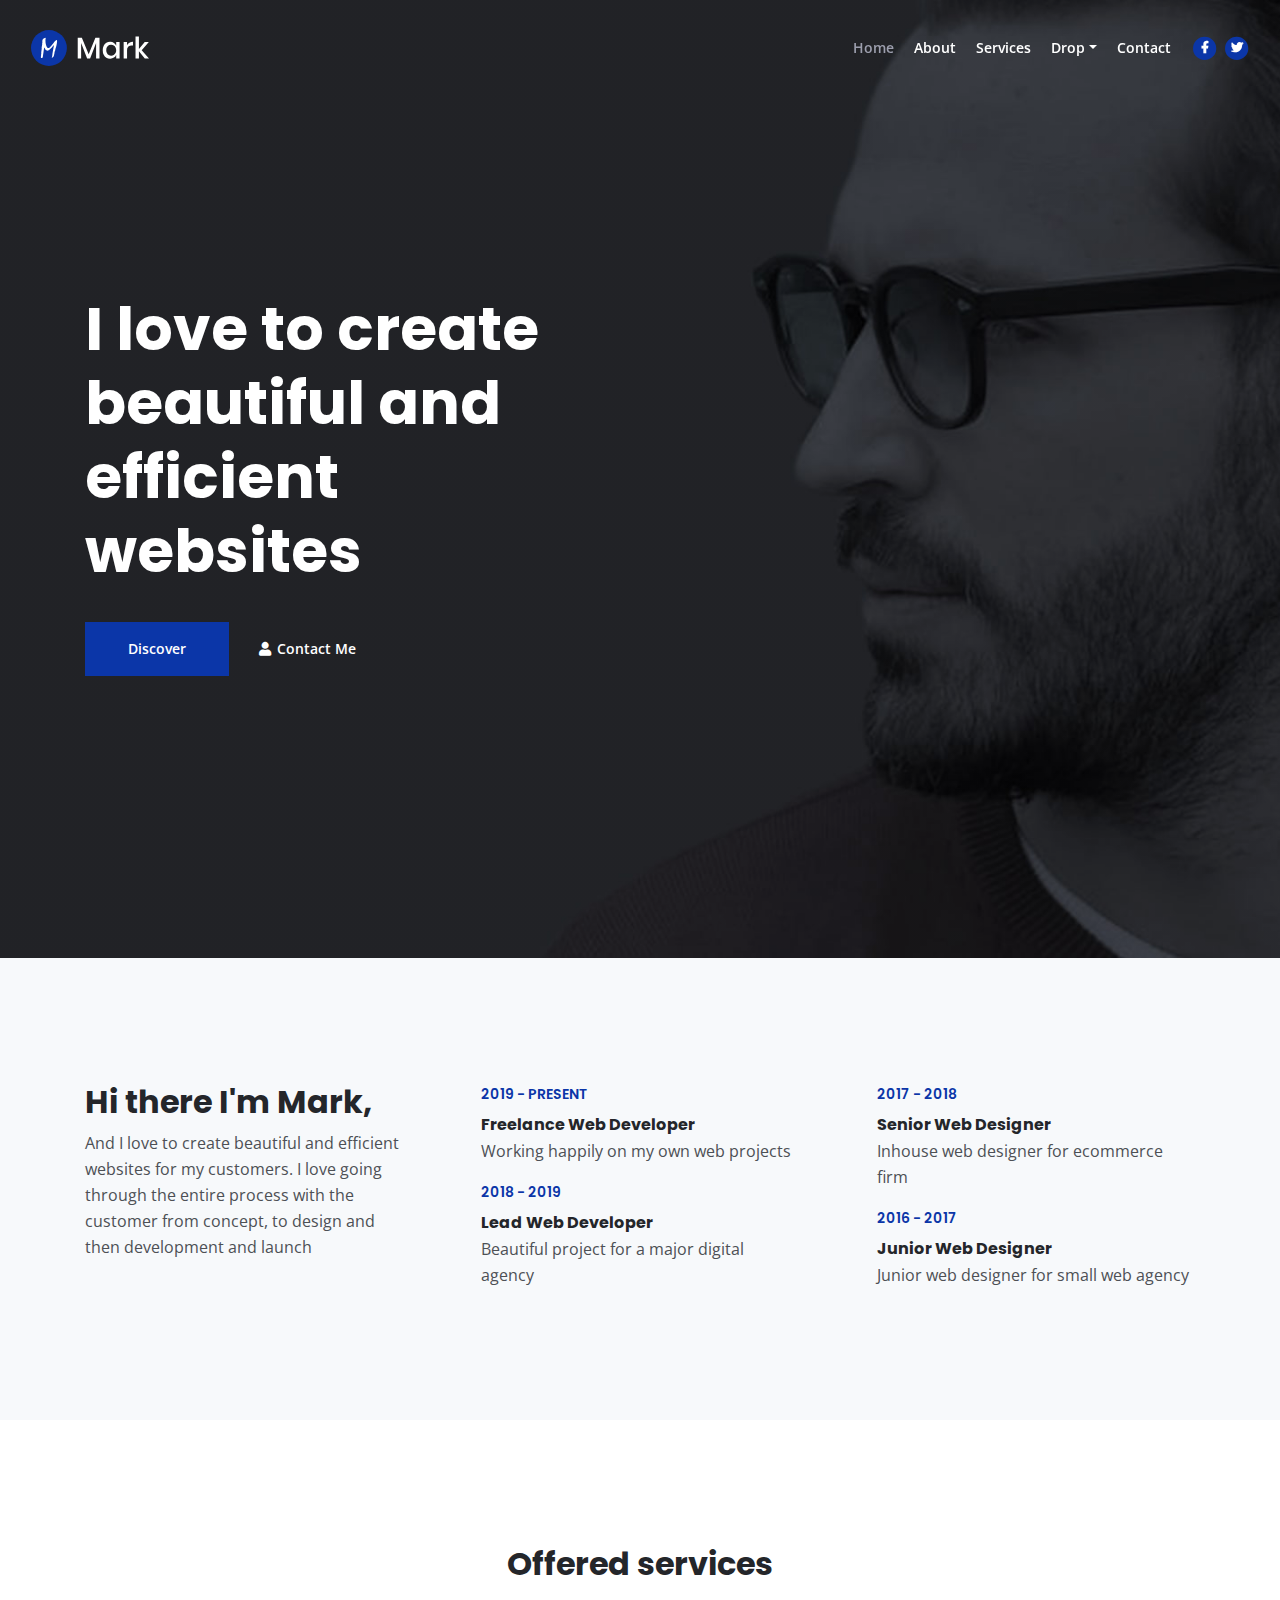
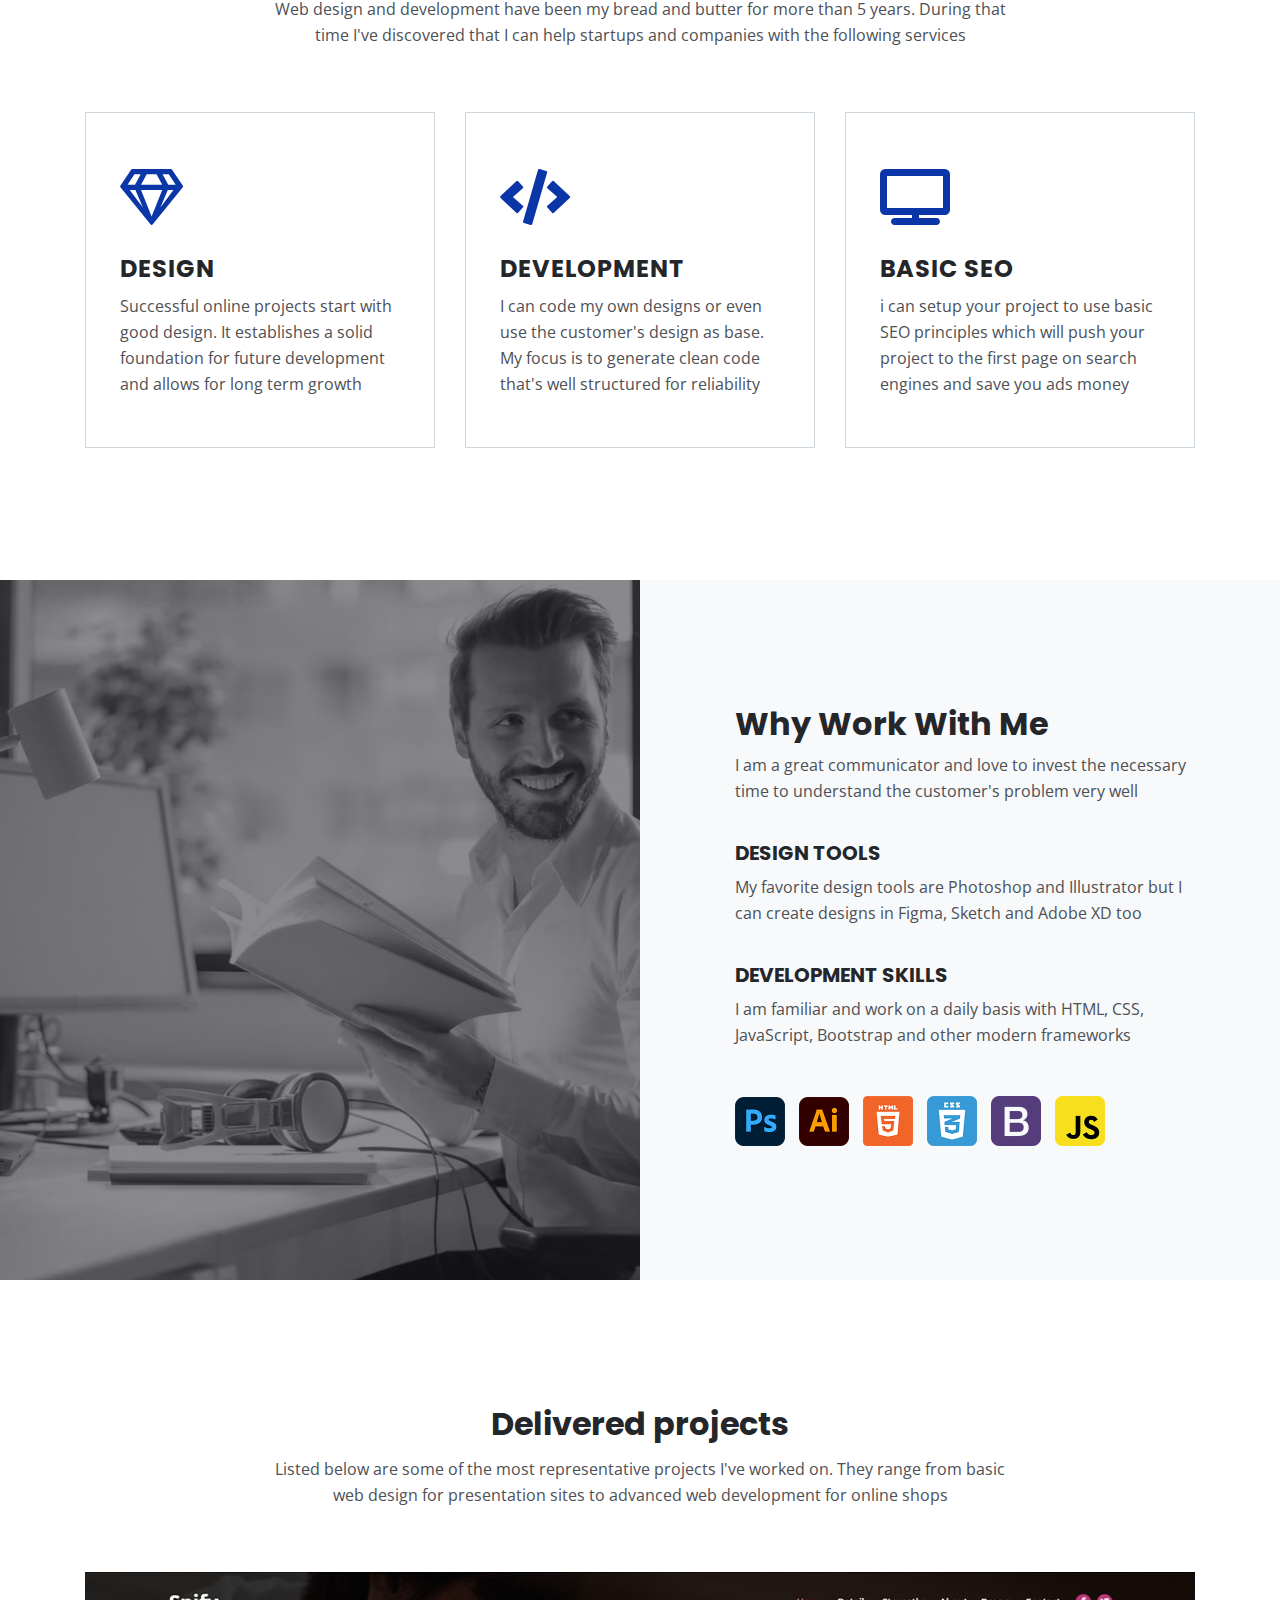
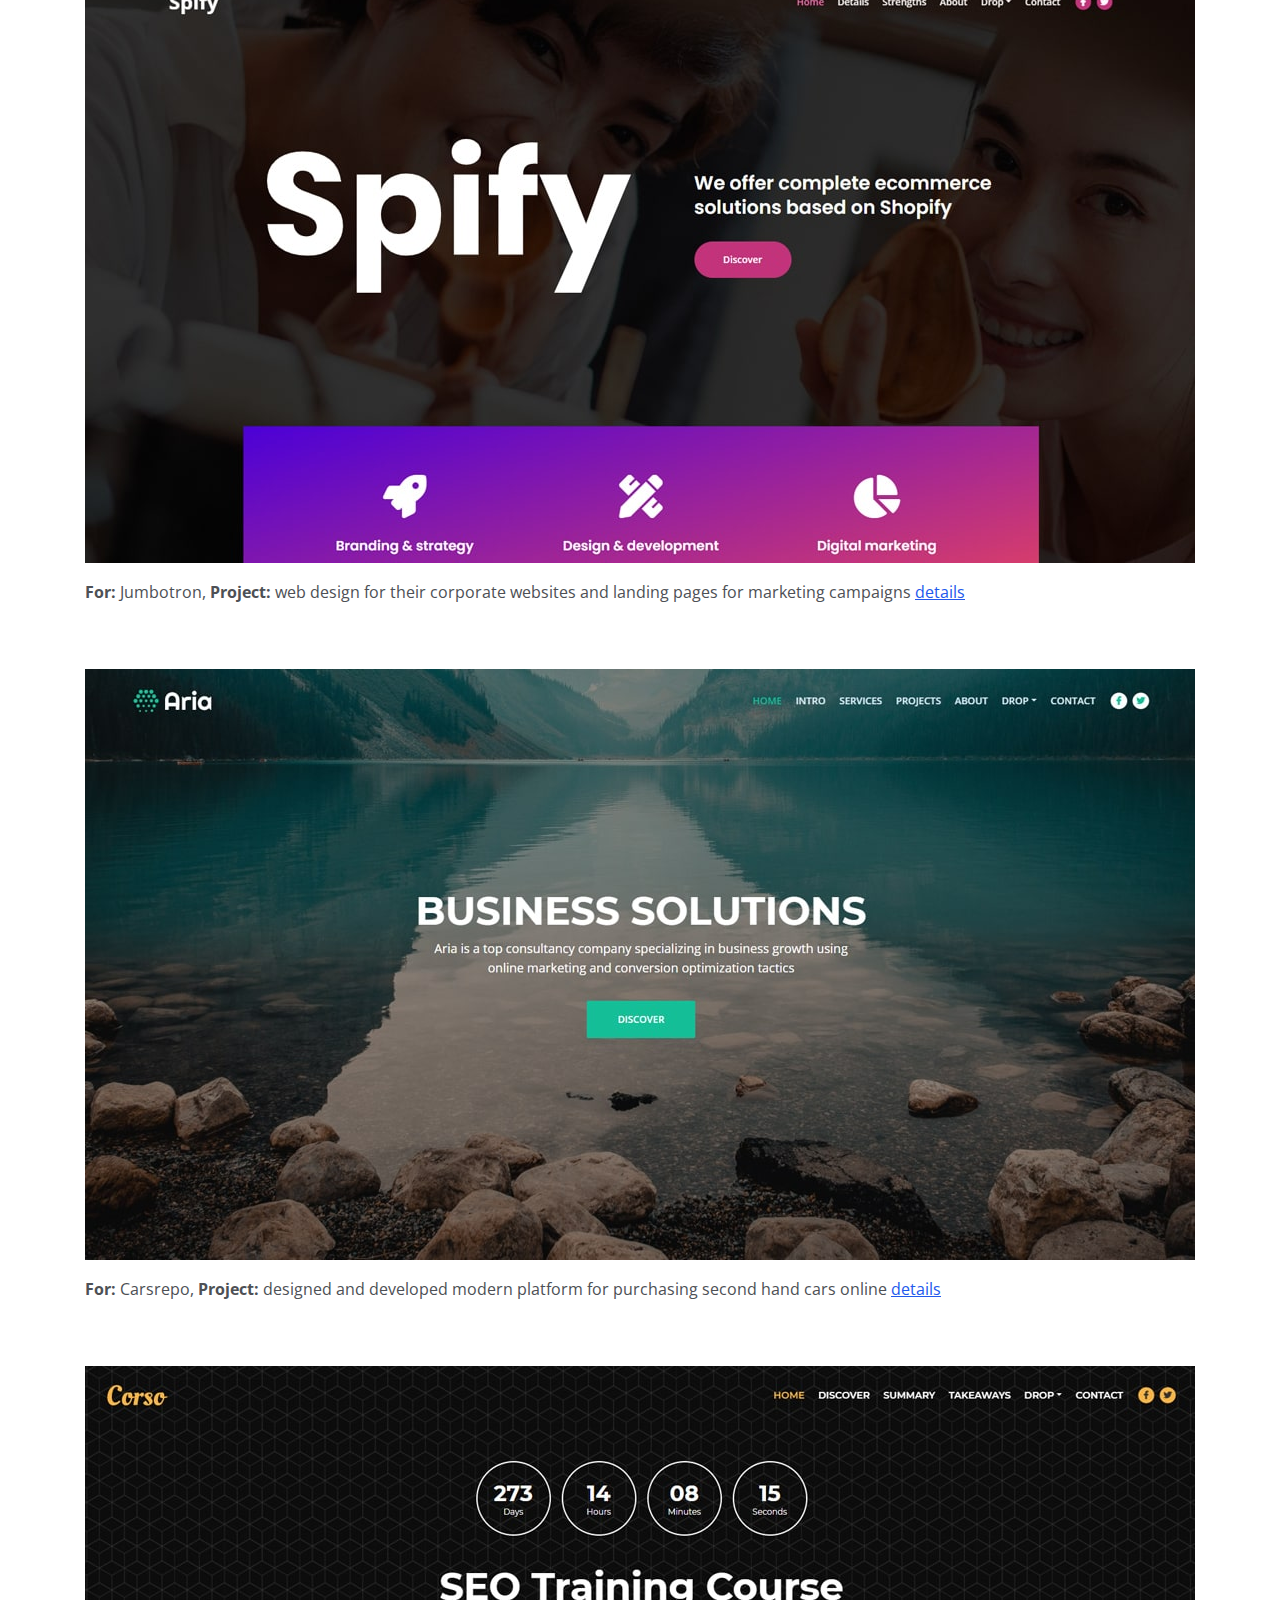
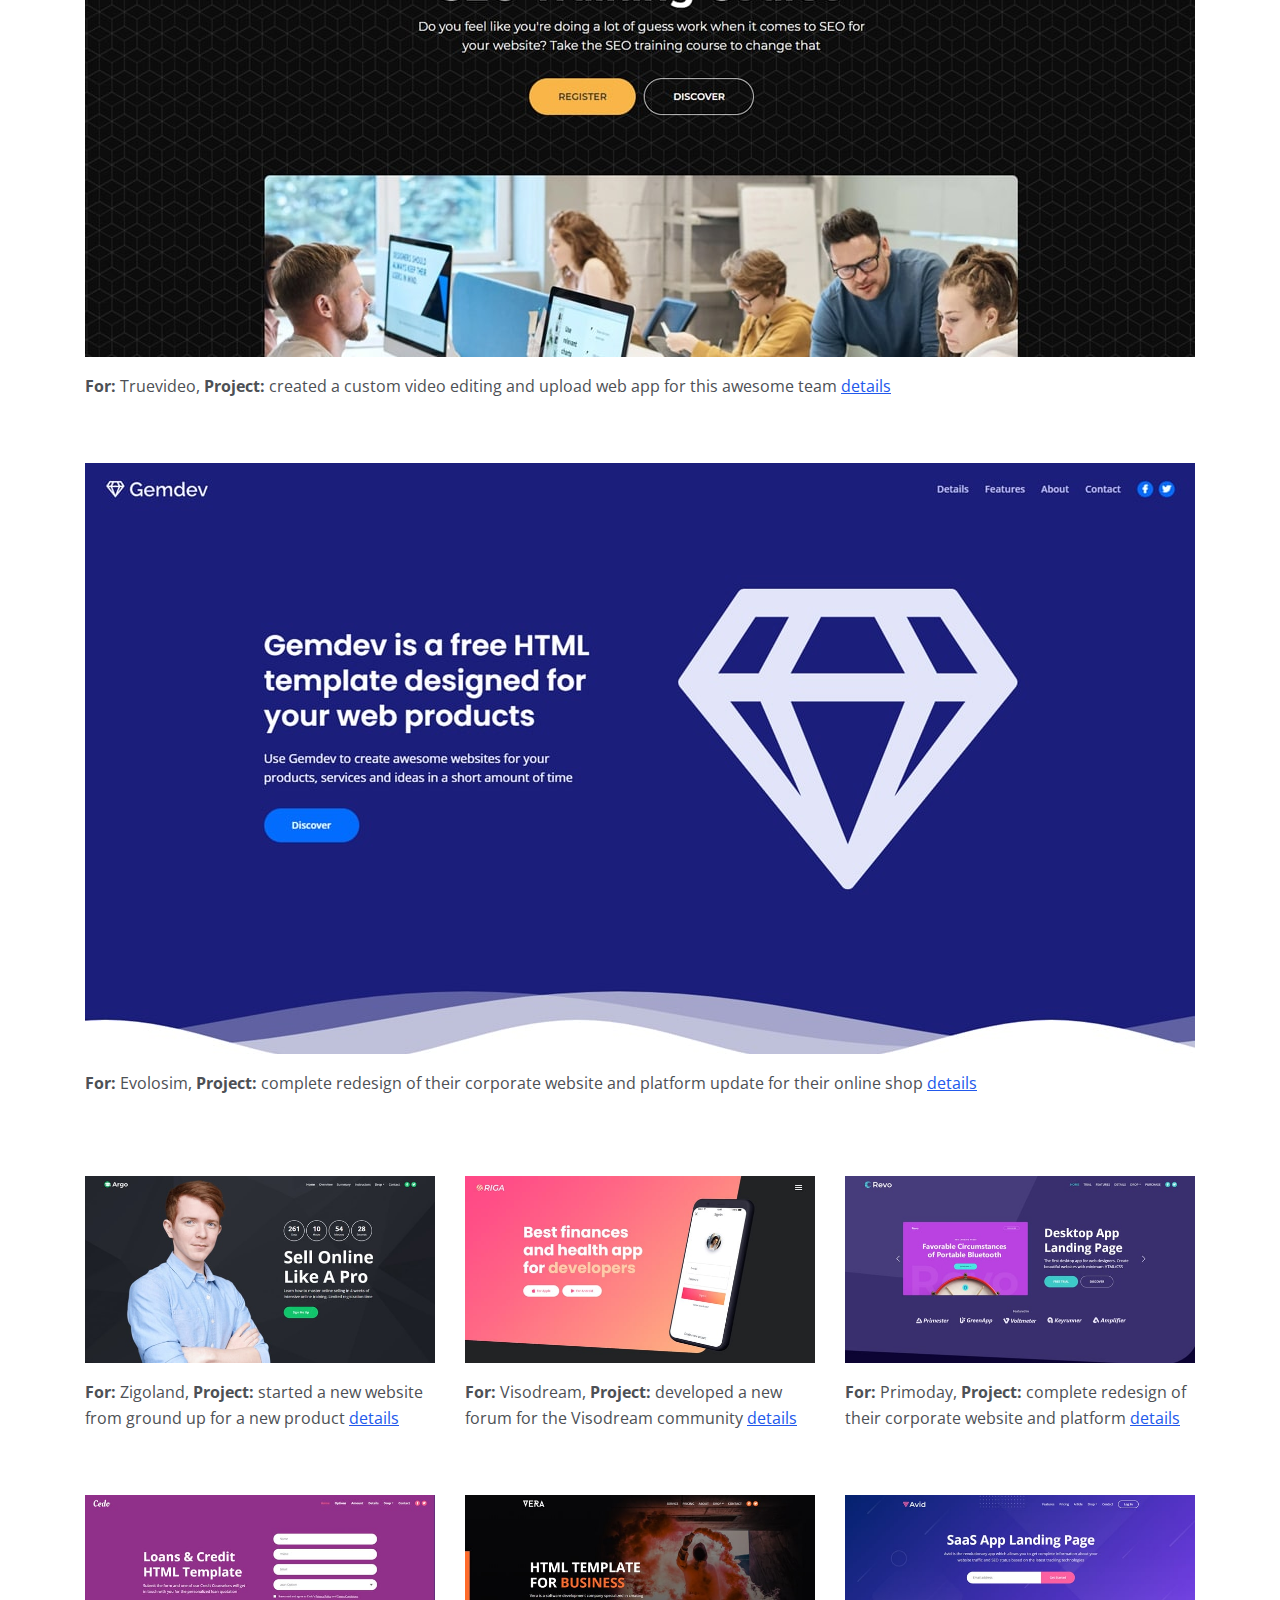
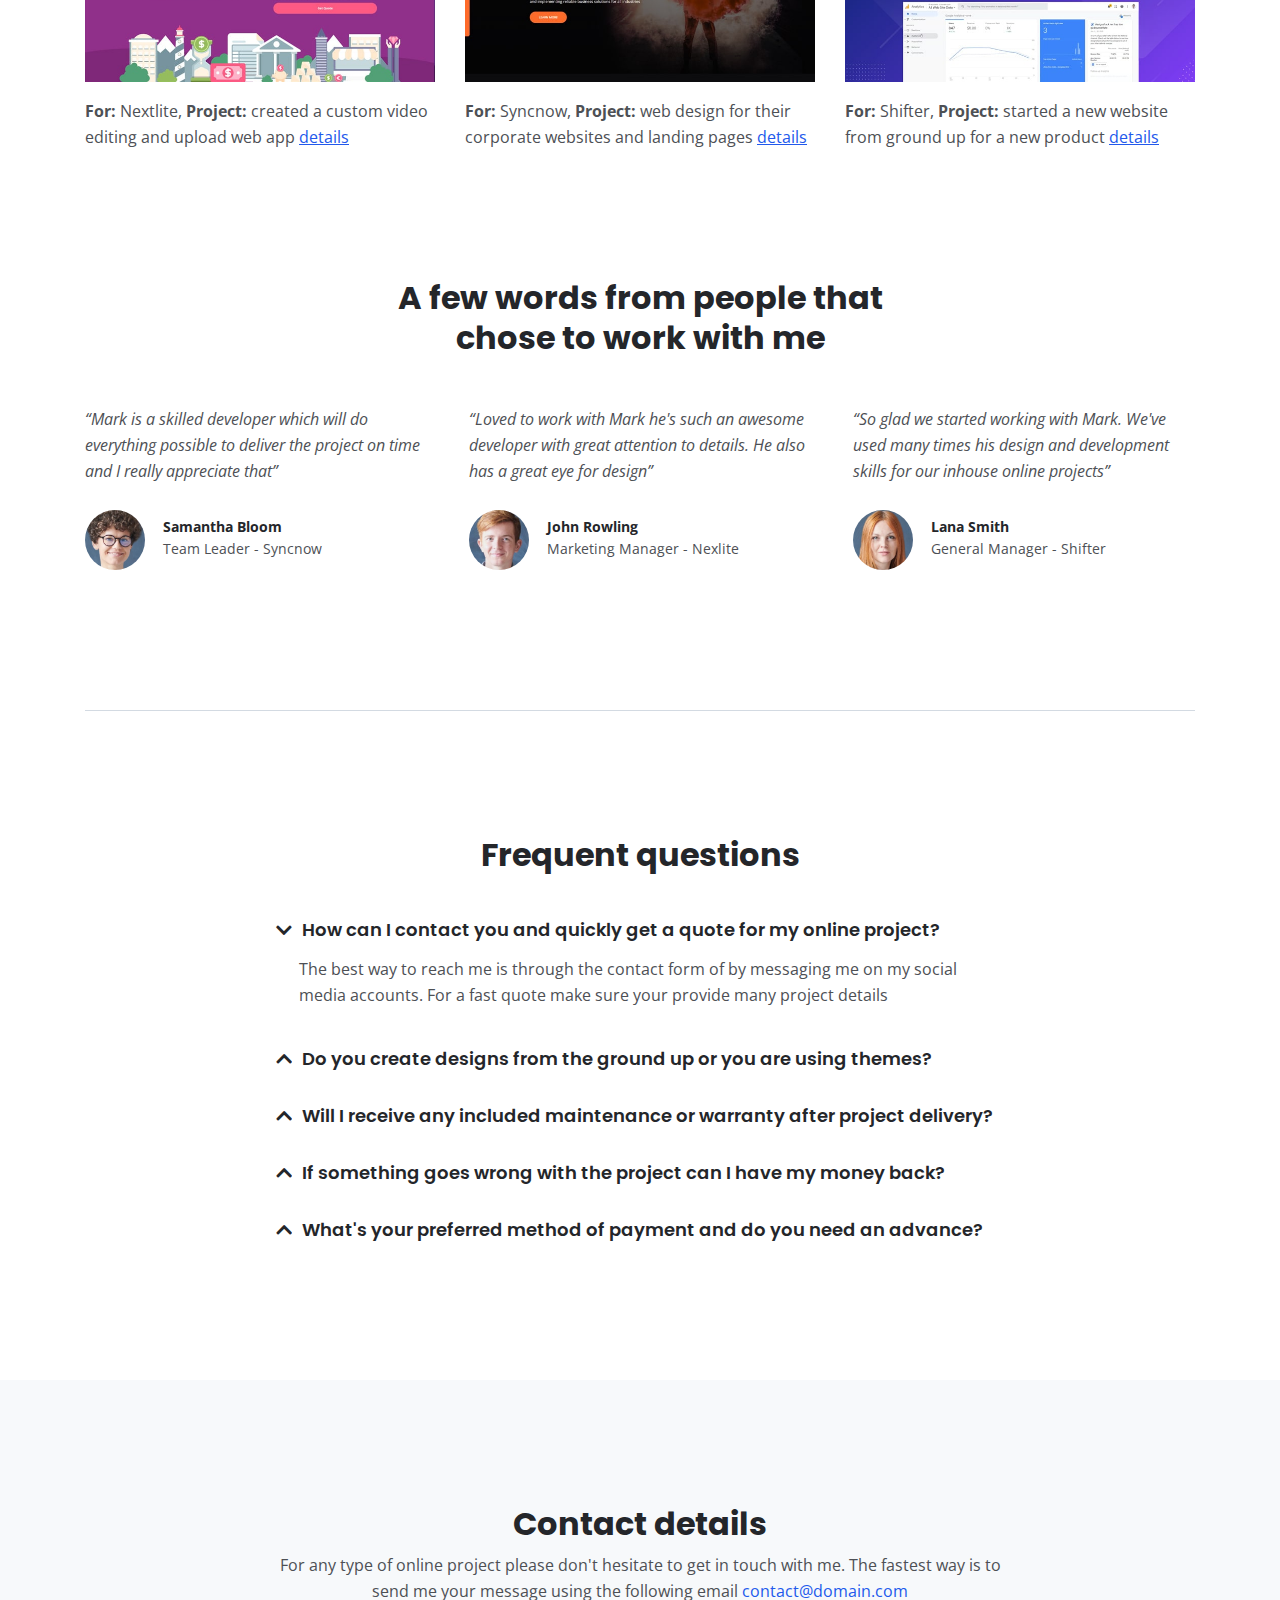
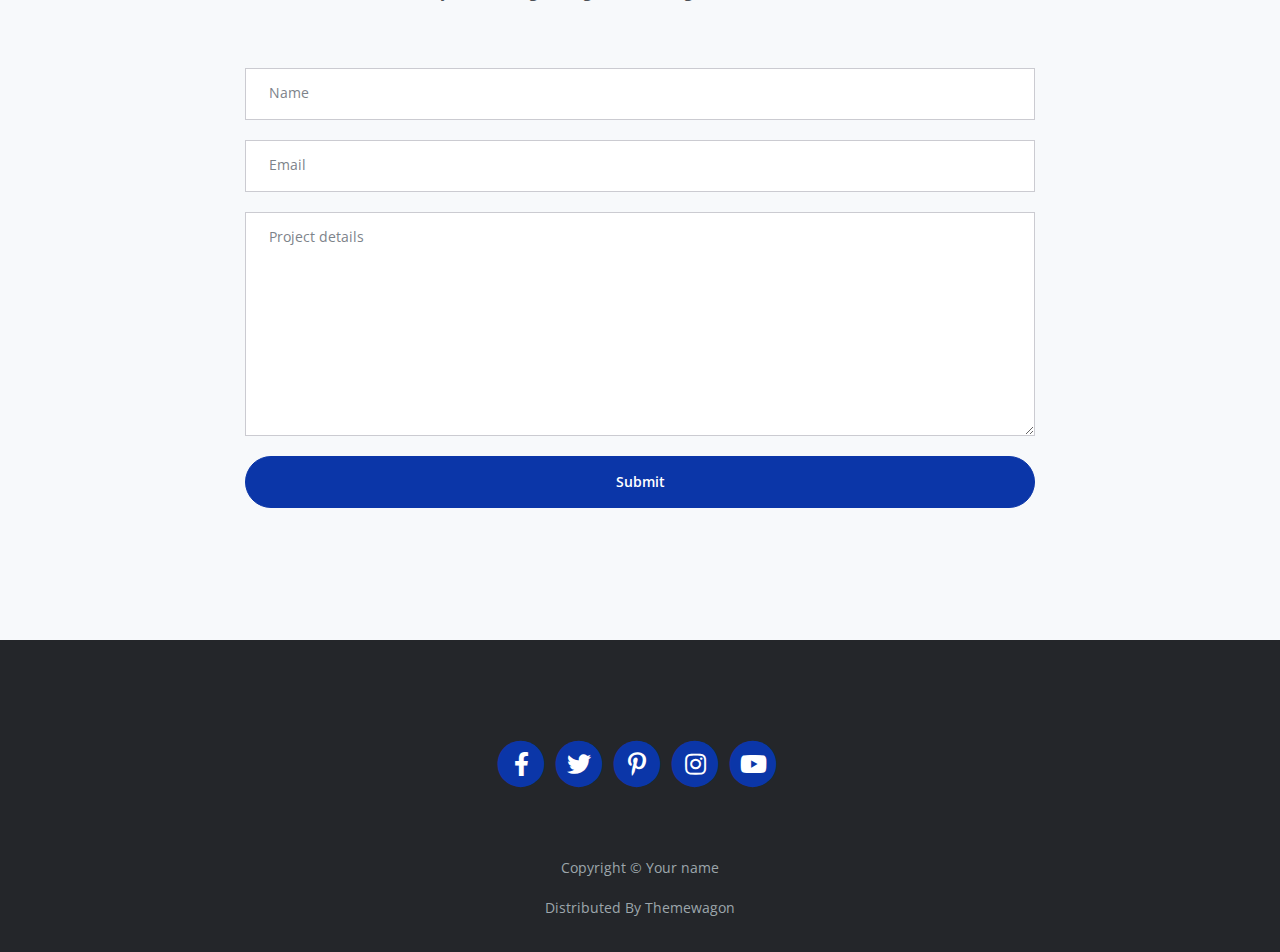
==== index.html @ 57025cc5 "Creamos la pagina" ====
<!DOCTYPE html>
<html lang="en">
<head>
    <meta charset="utf-8">
    <meta name="viewport" content="width=device-width, initial-scale=1, shrink-to-fit=no">
    
    <!-- SEO Meta Tags -->
    <meta name="description" content="Your description">
    <meta name="author" content="Your name">

    <!-- OG Meta Tags to improve the way the post looks when you share the page on Facebook, Twitter, LinkedIn -->
	<meta property="og:site_name" content="" /> <!-- website name -->
	<meta property="og:site" content="" /> <!-- website link -->
	<meta property="og:title" content=""/> <!-- title shown in the actual shared post -->
	<meta property="og:description" content="" /> <!-- description shown in the actual shared post -->
	<meta property="og:image" content="" /> <!-- image link, make sure it's jpg -->
	<meta property="og:url" content="" /> <!-- where do you want your post to link to -->
	<meta name="twitter:card" content="summary_large_image"> <!-- to have large image post format in Twitter -->

    <!-- Webpage Title -->
    <title>Mark Webpage Title</title>
    
    <!-- Styles -->
    <link rel="preconnect" href="https://fonts.gstatic.com">
    <link href="https://fonts.googleapis.com/css2?family=Open+Sans:ital,wght@0,400;0,600;0,700;1,400&family=Poppins:wght@600&display=swap" rel="stylesheet">
    <link href="css/bootstrap.css" rel="stylesheet">
    <link href="css/fontawesome-all.css" rel="stylesheet">
	<link href="css/styles.css" rel="stylesheet">
	
	<!-- Favicon  -->
    <link rel="icon" href="images/favicon.png">
</head>
<body data-spy="scroll" data-target=".fixed-top">
    
    <!-- Navigation -->
    <nav class="navbar navbar-expand-lg fixed-top navbar-dark">
        <div class="container">
            
            <!-- Image Logo -->
            <a class="navbar-brand logo-image" href="index.html"><img src="images/logo.svg" alt="alternative"></a>  

            <!-- Text Logo - Use this if you don't have a graphic logo -->
            <!-- <a class="navbar-brand logo-text page-scroll" href="index.html">Mark</a> -->

            <button class="navbar-toggler p-0 border-0" type="button" data-toggle="offcanvas">
                <span class="navbar-toggler-icon"></span>
            </button>

            <div class="navbar-collapse offcanvas-collapse" id="navbarsExampleDefault">
                <ul class="navbar-nav ml-auto">
                    <li class="nav-item">
                        <a class="nav-link page-scroll" href="#header">Home <span class="sr-only">(current)</span></a>
                    </li>
                    <li class="nav-item">
                        <a class="nav-link page-scroll" href="#about">About</a>
                    </li>
                    <li class="nav-item">
                        <a class="nav-link page-scroll" href="#services">Services</a>
                    </li>
                    <li class="nav-item dropdown">
                        <a class="nav-link dropdown-toggle" href="#" id="dropdown01" data-toggle="dropdown" aria-haspopup="true" aria-expanded="false">Drop</a>
                        <div class="dropdown-menu" aria-labelledby="dropdown01">
                            <a class="dropdown-item page-scroll" href="project.html">Project Details</a>
                            <div class="dropdown-divider"></div>
                            <a class="dropdown-item page-scroll" href="terms.html">Terms Conditions</a>
                            <div class="dropdown-divider"></div>
                            <a class="dropdown-item page-scroll" href="privacy.html">Privacy Policy</a>
                        </div>
                    </li>
                    <li class="nav-item">
                        <a class="nav-link page-scroll" href="#contact">Contact</a>
                    </li>
                </ul>
                <span class="nav-item social-icons">
                    <span class="fa-stack">
                        <a href="#your-link">
                            <i class="fas fa-circle fa-stack-2x"></i>
                            <i class="fab fa-facebook-f fa-stack-1x"></i>
                        </a>
                    </span>
                    <span class="fa-stack">
                        <a href="#your-link">
                            <i class="fas fa-circle fa-stack-2x"></i>
                            <i class="fab fa-twitter fa-stack-1x"></i>
                        </a>
                    </span>
                </span>
            </div> <!-- end of navbar-collapse -->
        </div> <!-- end of container -->
    </nav> <!-- end of navbar -->
    <!-- end of navigation -->


    <!-- Header -->
    <header id="header" class="header">
        <div class="container">
            <div class="row">
                <div class="col-lg-6">
                    <div class="text-container">
                        <h1 class="h1-large">I love to create beautiful and efficient websites</h1>
                        <a class="btn-solid-lg page-scroll" href="#about">Discover</a>
                        <a class="btn-outline-lg page-scroll" href="#contact"><i class="fas fa-user"></i>Contact Me</a>
                    </div> <!-- end of text-container -->
                </div> <!-- end of col -->
            </div> <!-- end of row -->
        </div> <!-- end of container -->
    </header> <!-- end of header -->
    <!-- end of header -->


    <!-- About-->
    <div id="about" class="basic-1 bg-gray">
        <div class="container">
            <div class="row">
                <div class="col-lg-4">
                    <div class="text-container first">
                        <h2>Hi there I'm Mark,</h2>
                        <p>And I love to create beautiful and efficient websites for my customers. I love going through the entire process with the customer from concept, to design and then development and launch</p>
                    </div> <!-- end of text-container -->
                </div> <!-- end of col -->
                <div class="col-lg-4">
                    <div class="text-container second">
                        <div class="time">2019 - PRESENT</div>
                        <h6>Freelance Web Developer</h6>
                        <p>Working happily on my own web projects</p>
                        <div class="time">2018 - 2019</div>
                        <h6>Lead Web Developer</h6>
                        <p>Beautiful project for a major digital agency</p>
                    </div> <!-- end of text-container -->
                </div> <!-- end of col -->
                <div class="col-lg-4">
                    <div class="text-container third">
                        <div class="time">2017 - 2018</div>
                        <h6>Senior Web Designer</h6>
                        <p>Inhouse web designer for ecommerce firm</p>
                        <div class="time">2016 - 2017</div>
                        <h6>Junior Web Designer</h6>
                        <p>Junior web designer for small web agency</p>
                    </div> <!-- end of text-container -->
                </div> <!-- end of col -->
            </div> <!-- end of row -->
        </div> <!-- end of container -->
    </div> <!-- end of basic-1 -->
    <!-- end of about -->


    <!-- Services -->
    <div id="services" class="basic-2">
        <div class="container">
            <div class="row">
                <div class="col-lg-12">
                    <h2 class="h2-heading">Offered services</h2>
                    <p class="p-heading">Web design and development have been my bread and butter for more than 5 years. During that time I've discovered that I can help startups and companies with the following services</p>
                </div> <!-- end of col -->
            </div> <!-- end of row -->
            <div class="row">
                <div class="col-lg-4">
                    <div class="text-box">
                        <i class="far fa-gem"></i>
                        <h4>DESIGN</h4>
                        <p>Successful online projects start with good design. It establishes a solid foundation for future development and allows for long term growth</p>
                    </div> <!-- end of text-box -->
                </div> <!-- end of col -->
                <div class="col-lg-4">
                    <div class="text-box">
                        <i class="fas fa-code"></i>
                        <h4>DEVELOPMENT</h4>
                        <p>I can code my own designs or even use the customer's design as base. My focus is to generate clean code that's well structured for reliability</p>
                    </div> <!-- end of text-box -->
                </div> <!-- end of col -->
                <div class="col-lg-4">
                    <div class="text-box">
                        <i class="fas fa-tv"></i>
                        <h4>BASIC SEO</h4>
                        <p>i can setup your project to use basic SEO principles which will push your project to the first page on search engines and save you ads money</p>
                    </div> <!-- end of text-box -->
                </div> <!-- end of col -->
            </div> <!-- end of row -->
        </div> <!-- end of container -->
    </div> <!-- end of basic-2 -->
    <!-- end of services -->


    <!-- Details -->
	<div class="split">
		<div class="area-1">
		</div><!-- end of area-1 on same line and no space between comments to eliminate margin white space --><div class="area-2 bg-gray">
            <div class="container">    
                <div class="row">
                    <div class="col-lg-12">     
                        
                        <!-- Text Container -->
                        <div class="text-container">
                            <h2>Why Work With Me</h2>
                            <p>I am a great communicator and love to invest the necessary time to understand the customer's problem very well</p>
                            <h5>DESIGN TOOLS</h5>
                            <p>My favorite design tools are Photoshop and Illustrator but I can create designs in Figma, Sketch and Adobe XD too</p>
                            <h5>DEVELOPMENT SKILLS</h5>
                            <p>I am familiar and work on a daily basis with HTML, CSS, JavaScript, Bootstrap and other modern frameworks</p>
                            
                            <div class="icons-container">
                                <img src="images/details-icon-photoshop.png" alt="alternative">
                                <img src="images/details-icon-illustrator.png" alt="alternative">
                                <img src="images/details-icon-html.png" alt="alternative">
                                <img src="images/details-icon-css.png" alt="alternative">
                                <img src="images/details-icon-bootstrap.png" alt="alternative">
                                <img src="images/details-icon-javascript.png" alt="alternative">
                            </div> <!-- end of icons-container -->
                        </div> <!-- end of text-container -->
                        <!-- end of text container -->

                    </div> <!-- end of col -->
                </div> <!-- end of row -->
            </div> <!-- end of container -->
		</div> <!-- end of area-2 -->
    </div> <!-- end of split -->
    <!-- end of details -->


    <!-- Projects -->
    <div id="projects" class="basic-3">
        <div class="container">
            <div class="row">
                <div class="col-lg-12">
                    <h2 class="h2-heading">Delivered projects</h2>
                    <p class="p-heading">Listed below are some of the most representative projects I've worked on. They range from basic web design for presentation sites to advanced web development for online shops</p>
                </div> <!-- end of col -->
            </div> <!-- end of row -->
            <div class="row">
                <div class="col-lg-12">
                    <div class="text-container">
                        <div class="image-container">
                            <a href="project.html">
                                <img class="img-fluid" src="images/project-1.jpg" alt="alternative">
                            </a>
                        </div> <!-- end of image-container -->
                        <p><strong>For:</strong> Jumbotron, <strong>Project:</strong> web design for their corporate websites and landing pages for marketing campaigns <a class="blue" href="project.html">details</a></p>
                    </div> <!-- end of text-container -->
                    <div class="text-container">
                        <div class="image-container">
                            <a href="project.html">
                                <img class="img-fluid" src="images/project-2.jpg" alt="alternative">
                            </a>
                        </div> <!-- end of image-container -->
                        <p><strong>For:</strong> Carsrepo, <strong>Project:</strong> designed and developed modern platform for purchasing second hand cars online <a class="blue" href="project.html">details</a></p>
                    </div> <!-- end of text-container -->
                    <div class="text-container">
                        <div class="image-container">
                            <a href="project.html">
                                <img class="img-fluid" src="images/project-3.jpg" alt="alternative">
                            </a>
                        </div> <!-- end of image-container -->
                        <p><strong>For:</strong> Truevideo, <strong>Project:</strong> created a custom video editing and upload web app for this awesome team <a class="blue" href="project.html">details</a></p>
                    </div> <!-- end of text-container -->
                    <div class="text-container">
                        <div class="image-container">
                            <a href="project.html">
                                <img class="img-fluid" src="images/project-4.jpg" alt="alternative">
                            </a>
                        </div> <!-- end of image-container -->
                        <p><strong>For:</strong> Evolosim, <strong>Project:</strong> complete redesign of their corporate website and platform update for their online shop <a class="blue" href="project.html">details</a></p>
                    </div> <!-- end of text-container -->
                </div> <!-- end of col -->
            </div> <!-- end of row -->
        </div> <!-- end of container -->
    </div> <!-- end of basic-3 -->
    <!-- end of projects -->


    <!-- Works -->
    <div class="basic-4">
        <div class="container">
            <div class="row">
                <div class="col-lg-4">
                    <div class="text-container">
                        <div class="image-container">
                            <a href="project.html">
                                <img class="img-fluid" src="images/work-1.jpg" alt="alternative">
                            </a>
                        </div> <!-- end of image-container -->
                        <p><strong>For:</strong> Zigoland, <strong>Project:</strong> started a new website from ground up for a new product <a class="blue" href="project.html">details</a></p>
                    </div> <!-- end of text-container -->
                </div> <!-- end of col -->
                <div class="col-lg-4">
                    <div class="text-container">
                        <div class="image-container">
                            <a href="project.html">
                                <img class="img-fluid" src="images/work-2.jpg" alt="alternative">
                            </a>
                        </div> <!-- end of image-container -->
                        <p><strong>For:</strong> Visodream, <strong>Project:</strong> developed a new forum for the Visodream community <a class="blue" href="project.html">details</a></p>
                    </div> <!-- end of text-container -->
                </div> <!-- end of col -->
                <div class="col-lg-4">
                    <div class="text-container">
                        <div class="image-container">
                            <a href="project.html">
                                <img class="img-fluid" src="images/work-3.jpg" alt="alternative">
                            </a>
                        </div> <!-- end of image-container -->
                        <p><strong>For:</strong> Primoday, <strong>Project:</strong> complete redesign of their corporate website and platform <a class="blue" href="project.html">details</a></p>
                    </div> <!-- end of text-container -->
                </div> <!-- end of col -->
            </div> <!-- end of row -->
            <div class="row">
                <div class="col-lg-4">
                    <div class="text-container">
                        <div class="image-container">
                            <a href="project.html">
                                <img class="img-fluid" src="images/work-4.jpg" alt="alternative">
                            </a>
                        </div> <!-- end of image-container -->
                        <p><strong>For:</strong> Nextlite, <strong>Project:</strong> created a custom video editing and upload web app <a class="blue" href="project.html">details</a></p>
                    </div> <!-- end of text-container -->
                </div> <!-- end of col -->
                <div class="col-lg-4">
                    <div class="text-container">
                        <div class="image-container">
                            <a href="project.html">
                                <img class="img-fluid" src="images/work-5.jpg" alt="alternative">
                            </a>
                        </div> <!-- end of image-container -->
                        <p><strong>For:</strong> Syncnow, <strong>Project:</strong> web design for their corporate websites and landing pages <a class="blue" href="project.html">details</a></p>
                    </div> <!-- end of text-container -->
                </div> <!-- end of col -->
                <div class="col-lg-4">
                    <div class="text-container">
                        <div class="image-container">
                            <a href="project.html">
                                <img class="img-fluid" src="images/work-6.jpg" alt="alternative">
                            </a>
                        </div> <!-- end of image-container -->
                        <p><strong>For:</strong> Shifter, <strong>Project:</strong> started a new website from ground up for a new product <a class="blue" href="project.html">details</a></p>
                    </div> <!-- end of text-container -->
                </div> <!-- end of col -->
            </div> <!-- end of row -->
        </div> <!-- end of container -->
    </div> <!-- end of basic-4 -->
    <!-- end of works -->


    <!-- Testimonials -->
    <div class="cards-1">
        <div class="container">
            <div class="row">
                <div class="col-lg-12">
                    <h2 class="h2-heading">A few words from people that chose to work with me</h2>
                </div> <!-- end of col -->
            </div> <!-- end of row -->
            <div class="row">
                <div class="col-lg-12">
                    
                    <!-- Card -->
                    <div class="card">
                        <div class="card-body">
                            <p class="testimonial-text">“Mark is a skilled developer which will do everything possible to deliver the project on time and I really appreciate that”</p>
                            <div class="details">
                                <img src="images/testimonial-1.jpg" alt="alternative">
                                <div class="text">
                                    <div class="testimonial-author">Samantha Bloom</div>
                                    <div class="occupation">Team Leader - Syncnow</div>
                                </div> <!-- end of text -->
                            </div> <!-- end of testimonial-details -->
                        </div>
                    </div>
                    <!-- end of card -->

                    <!-- Card -->
                    <div class="card">
                        <div class="card-body">
                            <p class="testimonial-text">“Loved to work with Mark he's such an awesome developer with great attention to details. He also has a great eye for design”</p>
                            <div class="details">
                                <img src="images/testimonial-2.jpg" alt="alternative">
                                <div class="text">
                                    <div class="testimonial-author">John Rowling</div>
                                    <div class="occupation">Marketing Manager - Nexlite</div>
                                </div> <!-- end of text -->
                            </div> <!-- end of testimonial-details -->
                        </div>
                    </div>
                    <!-- end of card -->

                    <!-- Card -->
                    <div class="card">
                        <div class="card-body">
                            <p class="testimonial-text">“So glad we started working with Mark. We've used many times his design and development skills for our inhouse online projects”</p>
                            <div class="details">
                                <img src="images/testimonial-3.jpg" alt="alternative">
                                <div class="text">
                                    <div class="testimonial-author">Lana Smith</div>
                                    <div class="occupation">General Manager - Shifter</div>
                                </div> <!-- end of text -->
                            </div> <!-- end of testimonial-details -->
                        </div>
                    </div>
                    <!-- end of card -->

                </div> <!-- end of col -->
            </div> <!-- end of row -->
        </div> <!-- end of container -->
    </div> <!-- end of cards-1 -->
    <!-- end of testimonials -->


    <!-- Section Divider -->
    <div class="container">
        <div class="row">
            <div class="col-lg-12">
                <hr class="section-divider">
            </div> <!-- end of col -->
        </div> <!-- end of row -->
    </div> <!-- end of container -->
    <!-- end of section divider -->


    <!-- Questions -->
    <div class="accordion-1">
        <div class="container">
            <div class="row">
                <div class="col-lg-12">
                    <h2 class="h2-heading">Frequent questions</h2>
                </div> <!-- end of col -->
            </div> <!-- end of row -->
            <div class="row">
                <div class="col-lg-12">

                    <div class="accordion" id="accordionExample">
                        <div class="card">
                            <div class="card-header" id="headingOne">
                                <button class="btn btn-link btn-block text-left" type="button" data-toggle="collapse" data-target="#collapseOne" aria-expanded="true" aria-controls="collapseOne">
                                    How can I contact you and quickly get a quote for my online project?
                                </button>
                            </div>
                            <div id="collapseOne" class="collapse show" aria-labelledby="headingOne" data-parent="#accordionExample">
                                <div class="card-body">
                                    The best way to reach me is through the contact form of by messaging me on my social media accounts. For a fast quote make sure your provide many project details
                                </div>
                            </div>
                        </div>
                        <div class="card">
                            <div class="card-header" id="headingTwo">
                                <button class="btn btn-link btn-block text-left collapsed" type="button" data-toggle="collapse" data-target="#collapseTwo" aria-expanded="false" aria-controls="collapseTwo">
                                    Do you create designs from the ground up or you are using themes?
                                </button>
                            </div>
                            <div id="collapseTwo" class="collapse" aria-labelledby="headingTwo" data-parent="#accordionExample">
                                <div class="card-body">
                                    The best way to reach me is through the contact form of by messaging me on my social media accounts. For a fast quote make sure your provide many project details
                                </div>
                            </div>
                        </div>
                        <div class="card">
                            <div class="card-header" id="headingThree">
                                <button class="btn btn-link btn-block text-left collapsed" type="button" data-toggle="collapse" data-target="#collapseThree" aria-expanded="false" aria-controls="collapseThree">
                                    Will I receive any included maintenance or warranty after project delivery?
                                </button>
                            </div>
                            <div id="collapseThree" class="collapse" aria-labelledby="headingThree" data-parent="#accordionExample">
                                <div class="card-body">
                                    The best way to reach me is through the contact form of by messaging me on my social media accounts. For a fast quote make sure your provide many project details
                                </div>
                            </div>
                        </div>
                        <div class="card">
                            <div class="card-header" id="headingFour">
                                <button class="btn btn-link btn-block text-left collapsed" type="button" data-toggle="collapse" data-target="#collapseFour" aria-expanded="false" aria-controls="collapseFour">
                                    If something goes wrong with the project can I have my money back?
                                </button>
                            </div>
                            <div id="collapseFour" class="collapse" aria-labelledby="headingFour" data-parent="#accordionExample">
                                <div class="card-body">
                                    The best way to reach me is through the contact form of by messaging me on my social media accounts. For a fast quote make sure your provide many project details
                                </div>
                            </div>
                        </div>
                        <div class="card">
                            <div class="card-header" id="headingFive">
                                <button class="btn btn-link btn-block text-left collapsed" type="button" data-toggle="collapse" data-target="#collapseFive" aria-expanded="false" aria-controls="collapseFive">
                                    What's your preferred method of payment and do you need an advance?
                                </button>
                            </div>
                            <div id="collapseFive" class="collapse" aria-labelledby="headingFive" data-parent="#accordionExample">
                                <div class="card-body">
                                    The best way to reach me is through the contact form of by messaging me on my social media accounts. For a fast quote make sure your provide many project details
                                </div>
                            </div>
                        </div>
                    </div> <!-- end of accordion -->

                </div> <!-- end of col -->
            </div> <!-- end of row -->
        </div> <!-- end of container -->
    </div> <!-- end of accordion-1 -->
    <!-- end of questions -->


    <!-- Contact -->
    <div id="contact" class="form-1 bg-gray">
        <div class="container">
            <div class="row">
                <div class="col-lg-12">
                    <h2>Contact details</h2>
                    <p class="p-heading">For any type of online project please don't hesitate to get in touch with me. The fastest way is to send me your message using the following email <a class="blue no-line" href="#your-link">contact@domain.com</a></p>
                </div> <!-- end of col -->
            </div> <!-- end of row -->
            <div class="row">
                <div class="col-lg-12">
                    
                    <!-- Contact Form -->
                    <form id="contactForm">
                        <div class="form-group">
                            <input type="text" class="form-control-input" id="cname" required>
                            <label class="label-control" for="cname">Name</label>
                        </div>
                        <div class="form-group">
                            <input type="email" class="form-control-input" id="cemail" required>
                            <label class="label-control" for="cemail">Email</label>
                        </div>
                        <div class="form-group">
                            <textarea class="form-control-textarea" id="cmessage" required></textarea>
                            <label class="label-control" for="cmessage">Project details</label>
                        </div>
                        <div class="form-group">
                            <button type="submit" class="form-control-submit-button">Submit</button>
                        </div>
                    </form>
                    <!-- end of contact form -->

                </div> <!-- end of col -->
            </div> <!-- end of row -->
        </div> <!-- end of container -->
    </div> <!-- end of form-1 -->  
    <!-- end of contact -->


    <!-- Footer -->
    <div class="footer bg-gray">
        <div class="container">
            <div class="row">
                <div class="col-lg-12">
                    <div class="social-container">
                        <span class="fa-stack">
                            <a href="#your-link">
                                <i class="fas fa-circle fa-stack-2x"></i>
                                <i class="fab fa-facebook-f fa-stack-1x"></i>
                            </a>
                        </span>
                        <span class="fa-stack">
                            <a href="#your-link">
                                <i class="fas fa-circle fa-stack-2x"></i>
                                <i class="fab fa-twitter fa-stack-1x"></i>
                            </a>
                        </span>
                        <span class="fa-stack">
                            <a href="#your-link">
                                <i class="fas fa-circle fa-stack-2x"></i>
                                <i class="fab fa-pinterest-p fa-stack-1x"></i>
                            </a>
                        </span>
                        <span class="fa-stack">
                            <a href="#your-link">
                                <i class="fas fa-circle fa-stack-2x"></i>
                                <i class="fab fa-instagram fa-stack-1x"></i>
                            </a>
                        </span>
                        <span class="fa-stack">
                            <a href="#your-link">
                                <i class="fas fa-circle fa-stack-2x"></i>
                                <i class="fab fa-youtube fa-stack-1x"></i>
                            </a>
                        </span>
                    </div> <!-- end of social-container -->
                </div> <!-- end of col -->
            </div> <!-- end of row -->
        </div> <!-- end of container -->
    </div> <!-- end of footer -->  
    <!-- end of footer -->


    <!-- Copyright -->
    <div class="copyright bg-gray">
        <div class="container">
            <div class="row">
                <div class="col-lg-12">
                    <p class="p-small">Copyright © <a class="no-line" href="#your-link">Your name</a></p>
                </div> <!-- end of col -->
            </div> <!-- enf of row -->
        </div> <!-- end of container -->

        <div class="container">
            <div class="row">
                <div class="col-lg-12">
                    <p class="p-small">Distributed By <a class="no-line" href="https://themewagon.com/">Themewagon</a></p>
                </div> <!-- end of col -->
            </div> <!-- enf of row -->
        </div> <!-- end of container -->
        
    </div> <!-- end of copyright --> 
    <!-- end of copyright -->
    
    	
    <!-- Scripts -->
    <script src="js/jquery.min.js"></script> <!-- jQuery for Bootstrap's JavaScript plugins -->
    <script src="js/bootstrap.min.js"></script> <!-- Bootstrap framework -->
    <script src="js/jquery.easing.min.js"></script> <!-- jQuery Easing for smooth scrolling between anchors -->
    <script src="js/scripts.js"></script> <!-- Custom scripts -->
</body>
</html>
---- css/styles.css ----
/* Description: Master CSS file */

/*****************************************
Table Of Contents:
- General Styles
- Navigation
- Header
- About
- Services
- Details
- Projects
- Works
- Testimonials
- Questions
- Contact
- Footer 
- Copyright
- Back To Top Button
- Extra Pages
- Media Queries
******************************************/

/*****************************************
Colors:
- Backgrounds, navbar - black #24262a
- Backgrounds - light gray #f7f9fb
- Buttons, icons - blue #0b36a8
- Headings text - black #24262a
- Body text - dark gray #4d5055
******************************************/


/**************************/
/*     General Styles     */
/**************************/
body,
html {
    width: 100%;
	height: 100%;
}

body, p {
	color: #4d5055; 
	font: 400 1rem/1.625rem "Open Sans", sans-serif;
}

h1 {
	color: #24262a;
	font-weight: 700;
	font-size: 2.5rem;
	line-height: 3.25rem;
	font-family: "Poppins"
}

h2 {
	color: #24262a;
	font-weight: 700;
	font-size: 2rem;
	line-height: 2.5rem;
	font-family: "Poppins"
}

h3 {
	color: #24262a;
	font-weight: 700;
	font-size: 1.75rem;
	line-height: 2.25rem;
	font-family: "Poppins"
}

h4 {
	color: #24262a;
	font-weight: 700;
	font-size: 1.5rem;
	line-height: 2rem;
	font-family: "Poppins"
}

h5 {
	color: #24262a;
	font-weight: 700;
	font-size: 1.25rem;
	line-height: 1.625rem;
	font-family: "Poppins"
}

h6 {
	color: #24262a;
	font-weight: 700;
	font-size: 1rem;
	line-height: 1.375rem;
	font-family: "Poppins"
}

.p-large {
	font-size: 1.125rem;
	line-height: 1.75rem;
}

.p-small {
	font-size: 0.875rem;
	line-height: 1.5rem;
}

.testimonial-text {
	font-style: italic;
}

.testimonial-author {
	font-weight: 700;
	font-size: 1rem;
	line-height: 1.5rem;
}

.li-space-lg li {
	margin-bottom: 0.5rem;
}

a {
	color: #4d5055;
	text-decoration: underline;
}

a:hover {
	color: #4d5055;
	text-decoration: underline;
}

.no-line {
	text-decoration: none;
}

.no-line:hover {
	text-decoration: none;
}

.blue {
	color: #2259ec;
}

.bg-gray {
	background-color: #f7f9fb;
}

.section-divider {
	display: block;
	height: 1px;
	margin: 0;
	border: none;
	background-color: #d3dae2;
}

.btn-solid-reg {
	display: inline-block;
	padding: 1.375rem 2.25rem 1.375rem 2.25rem;
	border: 1px solid #0b36a8;
	background-color: #0b36a8;
	color: #ffffff;
	font-weight: 600;
	font-size: 0.875rem;
	line-height: 0;
	text-decoration: none;
	transition: all 0.2s;
}

.btn-solid-reg:hover {
	background-color: transparent;
	color: #0b36a8; /* needs to stay here because of the color property of a tag */
	text-decoration: none;
}

.btn-solid-lg {
	display: inline-block;
	padding: 1.625rem 2.625rem 1.625rem 2.625rem;
	border: 1px solid #0b36a8;
	background-color: #0b36a8;
	color: #ffffff;
	font-weight: 600;
	font-size: 0.875rem;
	line-height: 0;
	text-decoration: none;
	transition: all 0.2s;
}

.btn-solid-lg:hover {
	background-color: transparent;
	color: #0b36a8; /* needs to stay here because of the color property of a tag */
	text-decoration: none;
}

.btn-outline-reg {
	display: inline-block;
	padding: 1.375rem 2.25rem 1.375rem 2.25rem;
	border: 1px solid #24262a;
	background-color: transparent;
	color: #24262a;
	font-weight: 600;
	font-size: 0.875rem;
	line-height: 0;
	text-decoration: none;
	transition: all 0.2s;
}

.btn-outline-reg:hover {
	background-color: #24262a;
	color: #ffffff;
	text-decoration: none;
}

.btn-outline-lg {
	display: inline-block;
	padding: 1.625rem 2.625rem 1.625rem 2.625rem;
	border: 1px solid #24262a;
	background-color: transparent;
	color: #24262a;
	font-weight: 600;
	font-size: 0.875rem;
	line-height: 0;
	text-decoration: none;
	transition: all 0.2s;
}

.btn-outline-lg:hover {
	background-color: #24262a;
	color: #ffffff;
	text-decoration: none;
}

.btn-outline-sm {
	display: inline-block;
	padding: 1rem 1.5rem 1rem 1.5rem;
	border: 1px solid #24262a;
	background-color: transparent;
	color: #24262a;
	font-weight: 600;
	font-size: 0.875rem;
	line-height: 0;
	text-decoration: none;
	transition: all 0.2s;
}

.btn-outline-sm:hover {
	background-color: #24262a;
	color: #ffffff;
	text-decoration: none;
}

.form-group {
	position: relative;
	margin-bottom: 1.25rem;
}

.label-control {
	position: absolute;
	top: 0.875rem;
	left: 1.5rem;
	color: #7d838a;
	opacity: 1;
	font-size: 0.875rem;
	line-height: 1.375rem;
	cursor: text;
	transition: all 0.2s ease;
}

.form-control-input:focus + .label-control,
.form-control-input.notEmpty + .label-control,
.form-control-textarea:focus + .label-control,
.form-control-textarea.notEmpty + .label-control {
	top: 0.125rem;
	color: #4d5055;
	opacity: 1;
	font-size: 0.75rem;
	font-weight: 700;
}

.form-control-input,
.form-control-select {
	display: block; /* needed for proper display of the label in Firefox, IE, Edge */
	width: 100%;
	padding-top: 1.125rem;
	padding-bottom: 0.125rem;
	padding-left: 1.5rem;
	border: 1px solid #cbcbd1;
	background-color: #ffffff;
	color: #4d5055;
	font-size: 0.875rem;
	line-height: 1.875rem;
	transition: all 0.2s;
	-webkit-appearance: none; /* removes inner shadow on form inputs on ios safari */
}

.form-control-select {
	padding-top: 0.5rem;
	padding-bottom: 0.5rem;
	height: 3.25rem;
	color: #7d838a;
}

select {
    /* you should keep these first rules in place to maintain cross-browser behavior */
    -webkit-appearance: none;
	-moz-appearance: none;
	-ms-appearance: none;
    -o-appearance: none;
    appearance: none;
    background-image: url('../images/down-arrow.png');
    background-position: 96% 50%;
    background-repeat: no-repeat;
    outline: none;
}

.form-control-textarea {
	display: block; /* used to eliminate a bottom gap difference between Chrome and IE/FF */
	width: 100%;
	height: 14rem; /* used instead of html rows to normalize height between Chrome and IE/FF */
	padding-top: 1.5rem;
	padding-left: 1.3125rem;
	border: 1px solid #cbcbd1;
	background-color: #ffffff;
	color: #4d5055;
	font-size: 0.875rem;
	line-height: 1.5rem;
	transition: all 0.2s;
}

.form-control-input:focus,
.form-control-select:focus,
.form-control-textarea:focus {
	border: 1px solid #a1a1a1;
	outline: none; /* Removes blue border on focus */
}

.form-control-input:hover,
.form-control-select:hover,
.form-control-textarea:hover {
	border: 1px solid #a1a1a1;
}

.checkbox {
	font-size: 0.75rem;
	line-height: 1.25rem;
}

input[type='checkbox'] {
	vertical-align: -10%;
	margin-right: 0.5rem;
}

.form-control-submit-button {
	display: inline-block;
	width: 100%;
	height: 3.25rem;
	border: 1px solid #0b36a8;
	border-radius: 32px;
	background-color: #0b36a8;
	color: #ffffff;
	font-weight: 600;
	font-size: 0.875rem;
	line-height: 0;
	cursor: pointer;
	transition: all 0.2s;
}

.form-control-submit-button:hover {
	border: 1px solid #24262a;
	background-color: transparent;
	color: #24262a;
}


/**********************/
/*     Navigation     */
/**********************/
.navbar {
	background-color: #24262a;
	font-weight: 600;
	font-size: 0.875rem;
	line-height: 0.875rem;
	box-shadow: 0 1px 6px 0 rgba(0, 0, 0, 0.025);
}

.navbar .navbar-brand {
	padding-top: 0.125rem;
	padding-bottom: 0.125rem;
}

.navbar .logo-image img {
    width: 118px;
	height: 36px;
}

.navbar .logo-text {
	color: #ffffff;
	font-weight: 700;
	font-size: 1.875rem;
	line-height: 1rem;
	text-decoration: none;
}

.offcanvas-collapse {
	position: fixed;
	top: 3.25rem; /* adjusts the height between the top of the page and the offcanvas menu */
	bottom: 0;
	left: 100%;
	width: 100%;
	padding-right: 1rem;
	padding-left: 1rem;
	overflow-y: auto;
	visibility: hidden;
	background-color: #24262a;
	transition: visibility .3s ease-in-out, -webkit-transform .3s ease-in-out;
	transition: transform .3s ease-in-out, visibility .3s ease-in-out;
	transition: transform .3s ease-in-out, visibility .3s ease-in-out, -webkit-transform .3s ease-in-out;
}

.offcanvas-collapse.open {
	visibility: visible;
	-webkit-transform: translateX(-100%);
	transform: translateX(-100%);
}

.navbar .navbar-nav {
	margin-top: 0.75rem;
	margin-bottom: 0.5rem;
}

.navbar .nav-item .nav-link {
	padding-top: 0.625rem;
	padding-bottom: 0.625rem;
	color: #ffffff;
	text-decoration: none;
	transition: all 0.2s ease;
}

.navbar .nav-item.dropdown.show .nav-link,
.navbar .nav-item .nav-link:hover,
.navbar .nav-item .nav-link.active {
	color: #9c9ead;
}

/* Dropdown Menu */
.navbar .dropdown .dropdown-menu {
	animation: fadeDropdown 0.2s; /* required for the fade animation */
}

@keyframes fadeDropdown {
    0% {
        opacity: 0;
    }

    100% {
        opacity: 1;
	}
}

.navbar .dropdown-menu {
	margin-top: 0.5rem;
	margin-bottom: 0.5rem;
	border: none;
	background-color: #24262a;
}

.navbar .dropdown-item {
	padding-top: 0.5rem;
	padding-bottom: 0.5rem;
	color: #ffffff;
	font-weight: 600;
	font-size: 0.875rem;
	line-height: 0.875rem;
	text-decoration: none;
}

.navbar .dropdown-item:hover {
	background-color: #24262a;
	color: #9c9ead;
}

.navbar .dropdown-divider {
	width: 100%;
	height: 1px;
	margin: 0.5rem auto 0.5rem auto;
	border: none;
	background-color: #505050;
}
/* end of dropdown menu */

.navbar .fa-stack {
	width: 2em;
	margin-right: 0.25rem;
	font-size: 0.75rem;
}

.navbar .fa-stack-2x {
	color: #0b36a8;
	transition: all 0.2s ease;
}

.navbar .fa-stack-1x {
	color: #ffffff;
	transition: all 0.2s ease;
}

.navbar .fa-stack:hover .fa-stack-2x {
	color: #ffffff;
}

.navbar .fa-stack:hover .fa-stack-1x {
	color: #0b36a8;
}

.navbar .navbar-toggler {
	padding: 0;
	border: none;
	font-size: 1.25rem;
}


/******************/
/*     Header     */
/******************/
.header {
	padding-top: 7rem;
	padding-bottom: 5.5rem;
	background: linear-gradient(rgba(0, 0, 0, 0.1), rgba(0, 0, 0, 0.1)), url('../images/header-background.jpg') center center no-repeat;
	background-size: cover;
	text-align: center;
}

.header .h1-large {
	margin-bottom: 1.75rem;
	color: #ffffff;
}

.header .btn-solid-lg:hover {
	border: 1px solid #ffffff;
	color: #ffffff;
}

.header .btn-outline-lg {
	padding: 1.625rem 1.625rem 1.625rem 1.625rem;
	border: none;
	color: #ffffff;
}

.header .btn-outline-lg:hover {
	background: transparent;
	color: #9c9ead;
	text-decoration: none;
}

.header .btn-outline-lg .fas {
	margin-right: 0.375rem;
}


/*****************/
/*     About     */
/*****************/
.basic-1 {
	padding-top: 7.75rem;
	padding-bottom: 5.25rem;
}

.basic-1 .text-container {
	margin-bottom: 3rem;
}

.basic-1 .time {
	margin-bottom: 0.5rem;
	color: #0b36a8;
	font-weight: 600;
	font-size: 0.875rem;
	line-height: 1.5rem;
	font-family: "Poppins";
}

.basic-1 h6 {
	margin-bottom: 0.125rem;
}


/********************/
/*     Services     */
/********************/
.basic-2 {
	padding-top: 7.75rem;
	padding-bottom: 5.25rem;
}

.basic-2 .h2-heading {
	margin-bottom: 0.75rem;
	text-align: center;
}

.basic-2 .p-heading {
	margin-bottom: 4rem;
	text-align: center;
}

.basic-2 .text-box {
	margin-bottom: 3rem;
	padding: 3.5rem 1rem 2.125rem 1rem;
	border: 1px solid #cfd7de;
}

.basic-2 .fas,
.basic-2 .far {
	margin-bottom: 1.75rem;
	color: #0b36a8;
	font-size: 3.5rem;
}

.basic-2 h4 {
	letter-spacing: 1px;
}


/*******************/
/*     Details     */
/*******************/
.split .area-1 {
	height: 430px;
	background: linear-gradient(to bottom right, rgba(25, 26, 29, 0.5), rgba(25, 26, 29, 0.5)), url('../images/details-background.jpg') center center no-repeat;
	background-size: cover;
}

.split .area-2 {
	padding-top: 7.75rem;
	padding-bottom: 7.75rem;
}

.split p {
	margin-bottom: 2.25rem;
}

.split .icons-container {
	margin-top: 3rem;
}

.split .icons-container img {
	width: 50px;
	margin-right: 0.625rem;
	margin-bottom: 0.75rem;
}


/********************/
/*     Projects     */
/********************/
.basic-3 {
	padding-top: 7.75rem;
	padding-bottom: 1rem;
}

.basic-3 .h2-heading {
	margin-bottom: 0.75rem;
	text-align: center;
}

.basic-3 .p-heading {
	margin-bottom: 4rem;
	text-align: center;
}

.basic-3 .text-container {
	margin-bottom: 4rem;
}

.basic-3 .image-container {
	margin-bottom: 1rem;
}

/* Hover Animation */
.basic-3 .image-container {
	overflow: hidden;
	margin-right: auto;
	margin-left: auto;
}

.basic-3 .image-container img {
	margin: 0;
	transition: all 0.2s;
}

.basic-3 .image-container:hover img {
	-moz-transform: scale(1.1);
	-webkit-transform: scale(1.1);
	transform: scale(1.1);
} 
/* end of hover animation */


/*****************/
/*     Works     */
/*****************/
.basic-4 {
	padding-bottom: 1rem;
}

.basic-4 .text-container {
	margin-bottom: 4rem;
}

.basic-4 .image-container {
	margin-bottom: 1rem;
}

/* Hover Animation */
.basic-4 .image-container {
	overflow: hidden;
	margin-right: auto;
	margin-left: auto;
}

.basic-4 .image-container img {
	margin: 0;
	transition: all 0.2s;
}

.basic-4 .image-container:hover img {
	-moz-transform: scale(1.15);
	-webkit-transform: scale(1.15);
	transform: scale(1.15);
} 
/* end of hover animation */


/************************/
/*     Testimonials     */
/************************/
.cards-1 {
	padding-top: 3rem;
	padding-bottom: 3.875rem;
}

.cards-1 .h2-heading {
	margin-bottom: 3rem;
	text-align: center;
}

.cards-1 .card {
	margin-bottom: 4rem;
	border: none;
}

.cards-1 .card-body {
	padding: 0;
	text-align: center;
}

.cards-1 .testimonial-text {
	margin-bottom: 1.625rem;
}

.cards-1 img {
	display: inline-block;
	width: 60px;
	margin-bottom: 0.875rem;
	border-radius: 50%;
}

.cards-1 .text {
	margin-top: 0.375rem;
}

.cards-1 .testimonial-author {
	color: #24262a;
}

.cards-1 .testimonial-author,
.cards-1 .occupation {
	font-size: 0.875rem;
	line-height: 1.375rem;
}


/*********************/
/*     Questions     */
/*********************/
.accordion-1 {
	padding-top: 7.75rem;
	padding-bottom: 6.75rem;
}

.accordion-1 .h2-heading {
	margin-bottom: 2.5rem;
	text-align: center;
}

.accordion-1 .card {
	margin-bottom: 1.75rem;
	border: none;
}

.accordion-1 .card-header {
	padding: 0;
	border: none;
	background-color: transparent;
}

.accordion-1 .card button {
	padding: 0;
	color: #24262a;
	font-weight: 600;
	font-size: 1.125rem;
	line-height: 1.75rem;
	font-family: 'Poppins';
}

.accordion-1 .card button:hover {
	text-decoration: none;
}

.accordion-1 .card button:before {
	float: left;
	margin-right: 0.625rem;
	font-family: 'Font Awesome 5 Free';
	font-weight: 900;
	content: "\f078";
	transition: all 0.2s;
}

.accordion-1 .card button.collapsed:before {
	-webkit-transform: rotate(180deg);
	-moz-transform: rotate(180deg);
	transform: rotate(180deg);
} 

.accordion-1 .card-body {
	padding: 0.75rem 1.5rem 0.5rem 1.5rem;
}


/*******************/
/*     Contact     */
/*******************/
.form-1 {
	padding-top: 7.75rem;
	padding-bottom: 7rem;
	text-align: center;
}

.form-1 .h2-heading {
	margin-bottom: 0.75rem;
	text-align: center;
}

.form-1 .p-heading {
	margin-bottom: 4rem;
}


/******************/
/*     Footer     */
/******************/
.footer {
	padding-top: 6.25rem;
	padding-bottom: 2rem;
	background-color: #24262a;
	text-align: center;
}

.footer a {
	text-decoration: none;
}

.footer .fa-stack {
	width: 2em;
	margin-bottom: 1.25rem;
	margin-right: 0.375rem;
	font-size: 1.5rem;
}

.footer .fa-stack .fa-stack-1x {
    color: #ffffff;
	transition: all 0.2s ease;
}

.footer .fa-stack .fa-stack-2x {
	color: #0b36a8;
	transition: all 0.2s ease;
}

.footer .fa-stack:hover .fa-stack-1x {
	color: #0b36a8;
}

.footer .fa-stack:hover .fa-stack-2x {
    color: #ffffff;
}


/*********************/
/*     Copyright     */
/*********************/
.copyright {
	padding-top: 1rem;
	padding-bottom: 1rem;
	background-color: #24262a;
	text-align: center;
}

.copyright .p-small {
	color: #9da6ac;
	text-align: center;
}

.copyright a {
	color: #9da6ac;
}


/******************************/
/*     Back To Top Button     */
/******************************/
a.back-to-top {
	position: fixed;
	z-index: 999;
	right: 12px;
	bottom: 12px;
	display: none;
	width: 42px;
	height: 42px;
	border-radius: 30px;
	background: #3a424d url("../images/up-arrow.png") no-repeat center 47%;
	background-size: 18px 18px;
	text-indent: -9999px;
}

a:hover.back-to-top {
	background-color: #0b36a8;
}


/***********************/
/*     Extra Pages     */
/***********************/
.ex-header {
	padding-top: 8.5rem;
	padding-bottom: 4rem;
	background-color: #24262a;
}

.ex-header h1 {
	color: #ffffff;
}

.ex-basic-1 .list-unstyled .fas {
	font-size: 0.375rem;
	line-height: 1.625rem;
}

.ex-basic-1 .list-unstyled .media-body {
	margin-left: 0.5rem;
}

.ex-basic-1 .text-box {
	padding: 1.25rem 1.25rem 0.5rem 1.25rem;
	background-color: #f7f9fb;
}

.ex-cards-1 .card {
	border: none;
	background-color: transparent;
}

.ex-cards-1 .card .fa-stack {
	width: 2em;
	font-size: 1.125rem;
}

.ex-cards-1 .card .fa-stack-2x {
	color: #0b36a8;
}

.ex-cards-1 .card .fa-stack-1x {
	color: #ffffff;
	font-weight: 700;
	line-height: 2.125rem;
}

.ex-cards-1 .card .list-unstyled .media-body {
	margin-left: 0.75rem;
}

.ex-cards-1 .card .list-unstyled .media-body h5 {
	margin-top: 0.125rem;
	margin-bottom: 0.375rem;
}


/*************************/
/*     Media Queries     */
/*************************/	
/* Min-width 768px */
@media (min-width: 768px) {

	/* Header */
	.header {
		padding-top: 11rem;
		padding-bottom: 9rem;
	}
	/* end of header */


	/* Services */
	.basic-2 .text-box {
		padding-right: 2.125rem;
		padding-left: 2.125rem;
	}
	/* end of services */


	/* Extra Pages */
	.ex-basic-1 .text-box {
		padding: 1.75rem 2rem 0.875rem 2rem;
	}
	/* end of extra pages */
}
/* end of min-width 768px */


/* Min-width 992px */
@media (min-width: 992px) {
	
	/* General Styles */
	.h2-heading {
		width: 35.25rem;
		margin-right: auto;
		margin-left: auto;
	}

	.p-heading {
		width: 46rem;
		margin-right: auto;
		margin-left: auto;
	}
	/* end of general styles */


	/* Navigation */
	.navbar {
		padding-top: 1.75rem;
		background-color: transparent;
		box-shadow: none;
		transition: all 0.2s;
	}

	.navbar.top-nav-collapse {
		padding-top: 0.5rem;
		padding-top: 0.5rem;
		background-color: #24262a;
		box-shadow: 0 3px 6px 0 rgba(0, 0, 0, 0.025);
	}

	.offcanvas-collapse {
		position: static;
		top: auto;
		bottom: auto;
		left: auto;
		width: auto;
		padding-right: 0;
		padding-left: 0;
		background-color: transparent;
		overflow-y: visible;
		visibility: visible;
	}

	.offcanvas-collapse.open {
		-webkit-transform: none;
		transform: none;
	}

	.navbar .navbar-nav {
		margin-top: 0;
		margin-bottom: 0;
	}
	
	.navbar .nav-item .nav-link {
		padding-right: 0.625rem;
		padding-left: 0.625rem;
	}

	.navbar .dropdown-menu {
		margin-top: 0.25rem;
		box-shadow: 0 3px 3px 1px rgba(0, 0, 0, 0.08);
	}

	.navbar .dropdown-divider {
		width: 90%;
	}

	.navbar .social-icons {
		margin-left: 0.5rem;
	}
	
	.navbar .fa-stack {
		margin-right: 0;
		margin-left: 0.25rem;
	}
	/* end of navigation */


	/* Header */
	.header {
		padding-top: 15rem;
		padding-bottom: 14rem;
		text-align: left;
	}
	/* end of header */


	/* Details */
	.split {
		height: 760px;
	}
	
	.split .area-1 {
		height: 100%;
		width: 50%;
		display: inline-block;
	}
	
	.split .area-2 {
		height: 100%;
		width: 50%;
		display: inline-block;
		vertical-align: top;
	}

	.split .text-container {
		width: 400px;
		margin-left: 3rem;
	}
	/* end of details */


	/* Testimonials */
	.cards-1 .card {
		display: inline-block;
		width: 290px;
		vertical-align: top;
	}

	.cards-1 .card:nth-of-type(3n+2) {
		margin-right: 1.5rem;
		margin-left: 1.5rem;
	}

	.cards-1 .card-body {
		text-align: left;
	}

	.cards-1 .details {
		display: flex;
		align-items: flex-start;
	}
	
	.cards-1 .details .text {
		flex-direction: column;
	}
	
	.cards-1 .details img {
		margin-right: 1.125rem;
	}
	/* end of testimonials */


	/* Accordion */
	.accordion-1 .accordion {
		width: 730px;
		margin-right: auto;
		margin-left: auto;
	}
	/* end of accordion */


	/* Contact */
	.form-1 form {
		width: 790px;
		margin-right: auto;
		margin-left: auto;
	}
	/* end of contact */


	/* Extra Pages */
	.ex-cards-1 .card {
		display: inline-block;
		width: 296px;
		vertical-align: top;
	}

	.ex-cards-1 .card:nth-of-type(3n+2) {
		margin-right: 1rem;
		margin-left: 1rem;
	}
	/* end of extra pages */
}
/* end of min-width 992px */


/* Min-width 1200px */
@media (min-width: 1200px) {

	/* General Styles */
	.h1-large {
		font-size: 3.75rem;
		line-height: 4.625rem;
	}
	/* end of general styles */


	/* Navigation */
	.navbar .container {
		max-width: 1330px;
	}
	/* end of navigation */


	/* Header */
	.header {
		padding-top: 18.25rem;
		padding-bottom: 17.25rem;
	}
	/* end of header */


	/* About */
	.basic-1 .text-container.first {
		margin-right: 2rem;
	}

	.basic-1 .text-container.second {
		margin-right: 1rem;
		margin-left: 1rem;
	}

	.basic-1 .text-container.third {
		margin-left: 2rem;
	}
	/* end of about */


	/* Details */
	.split {
		height: 700px;
	}

	.split .text-container {
		width: 460px;
		margin-left: 5rem;
	}
	/* end of details */


	/* Testimonials */
	.cards-1 .card {
		width: 338px;
	}
	
	.cards-1 .card:nth-of-type(3n+2) {
		margin-right: 2.625rem;
		margin-left: 2.625rem;
	}
	/* end of testimonials */
	

	/* Extra Pages */
	.ex-cards-1 .card {
		width: 336px;
	}

	.ex-cards-1 .card:nth-of-type(3n+2) {
		margin-right: 2.875rem;
		margin-left: 2.875rem;
	}
	/* end of extra pages */
}
/* end of min-width 1200px */
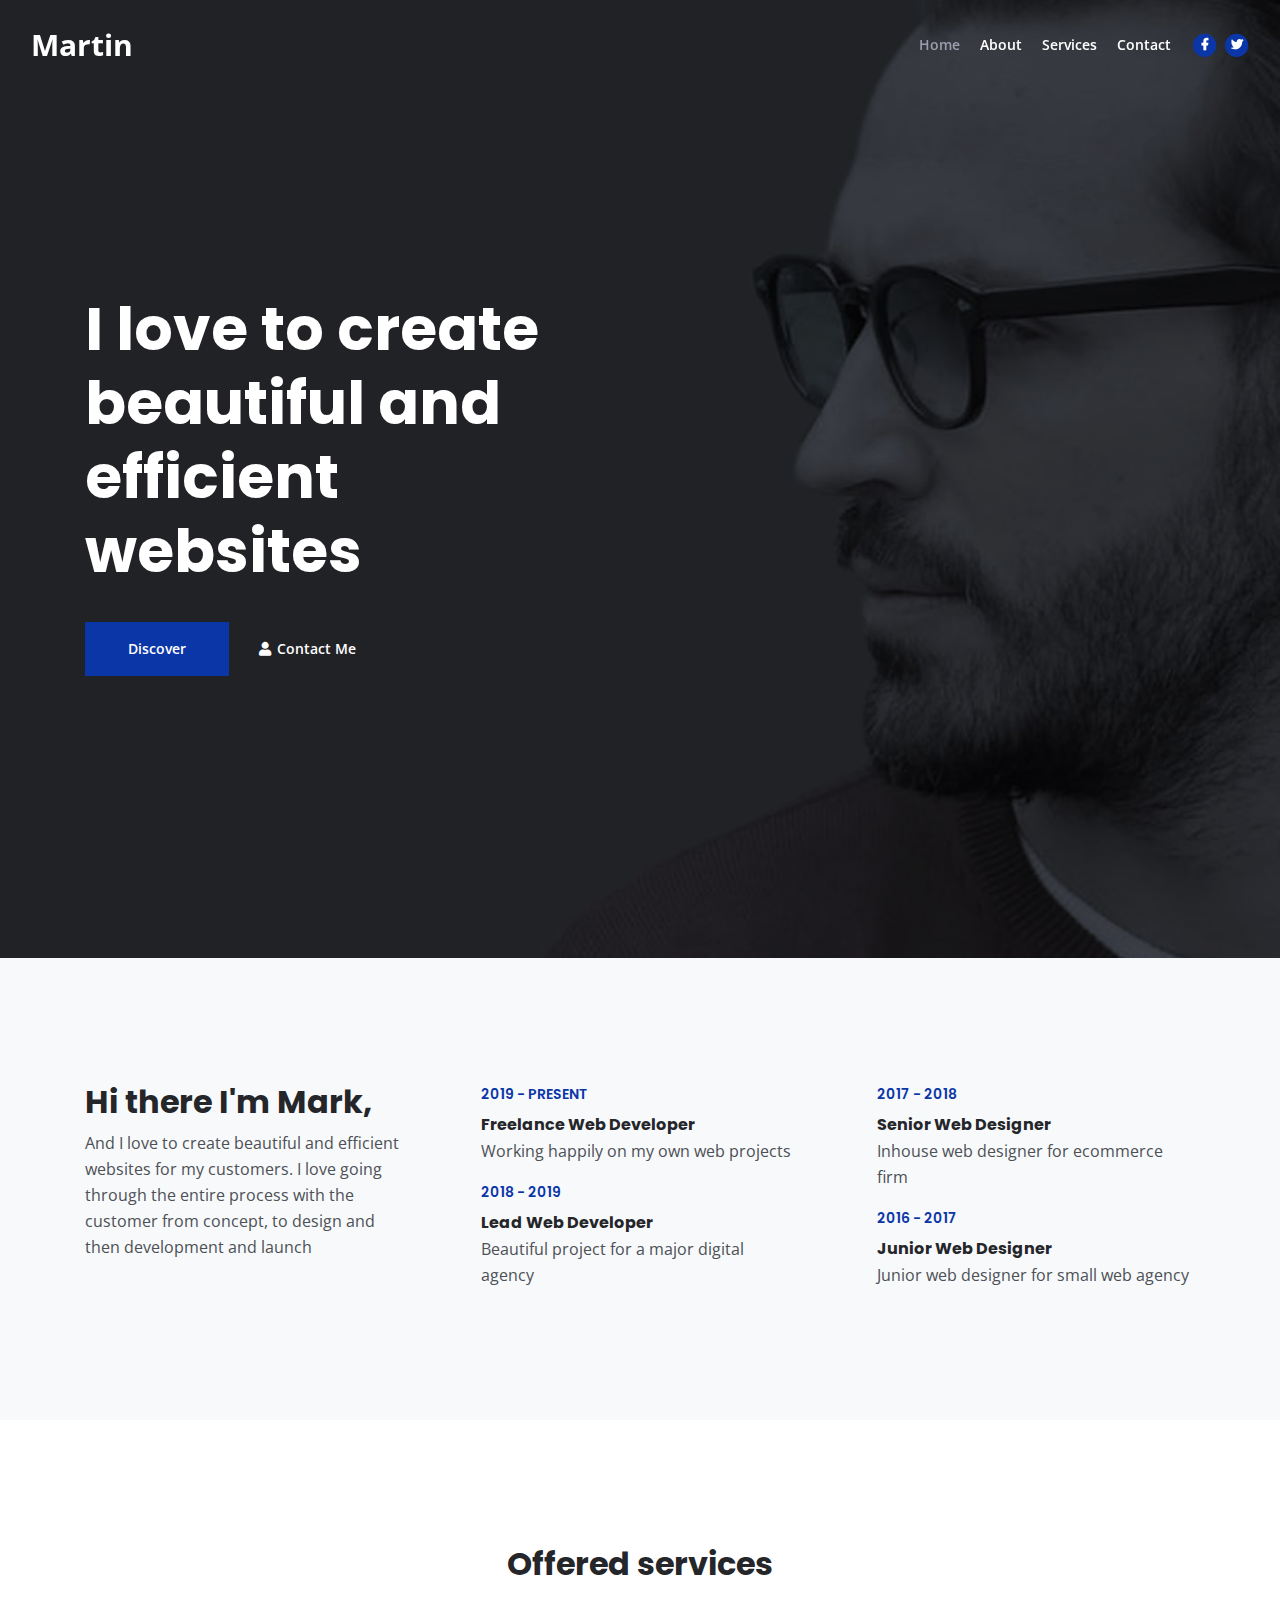
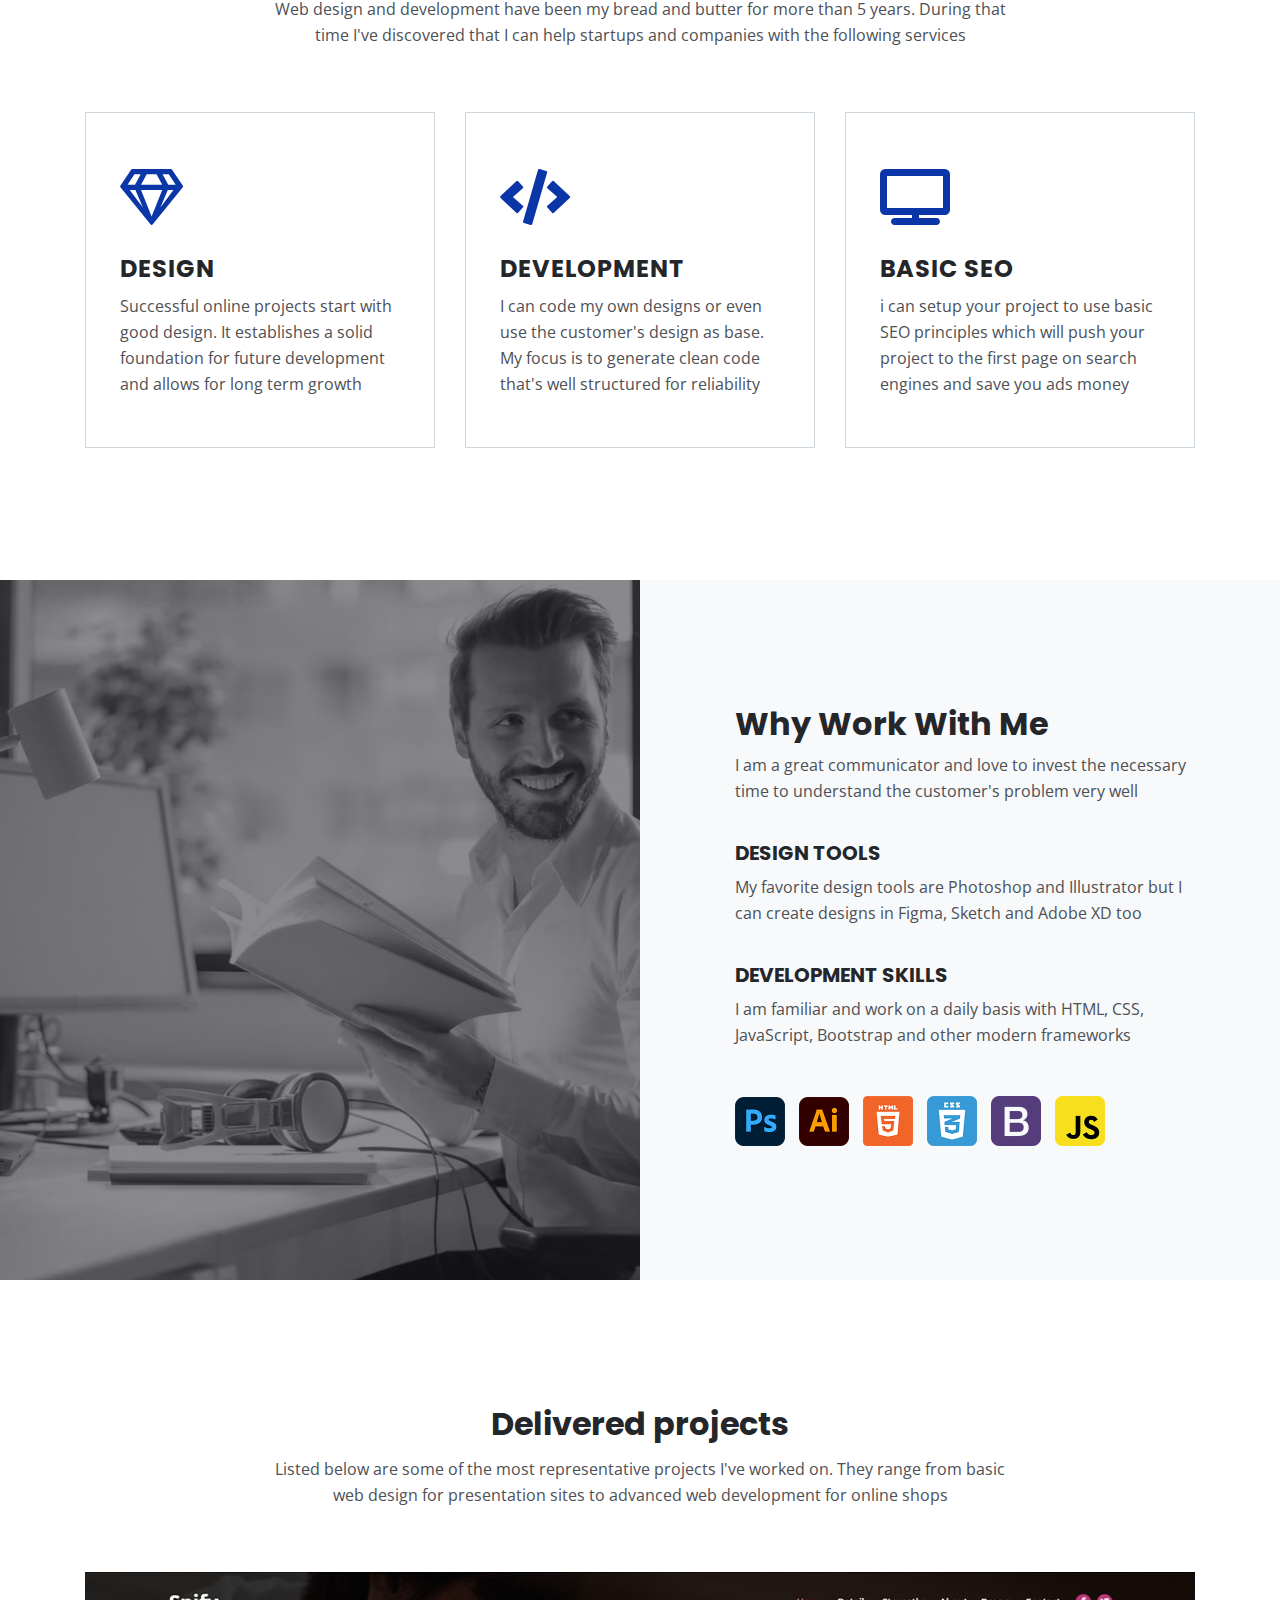
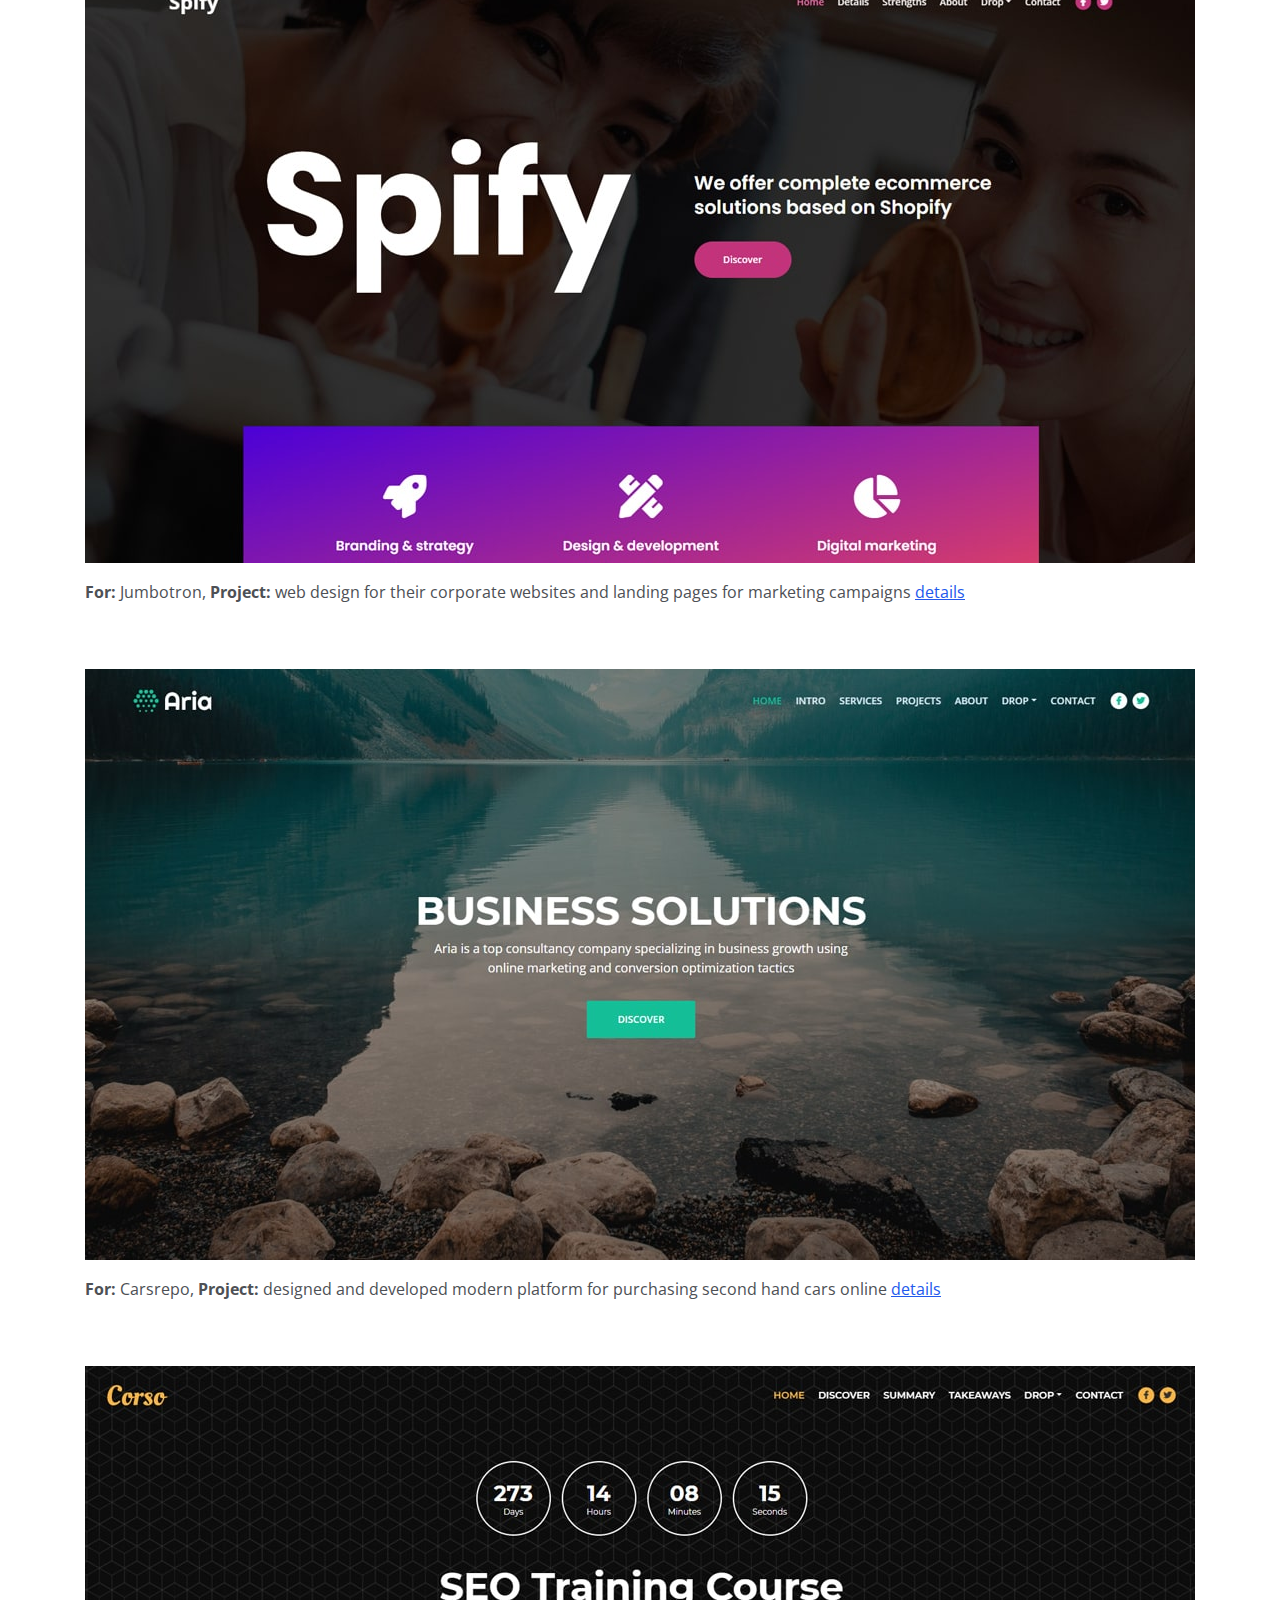
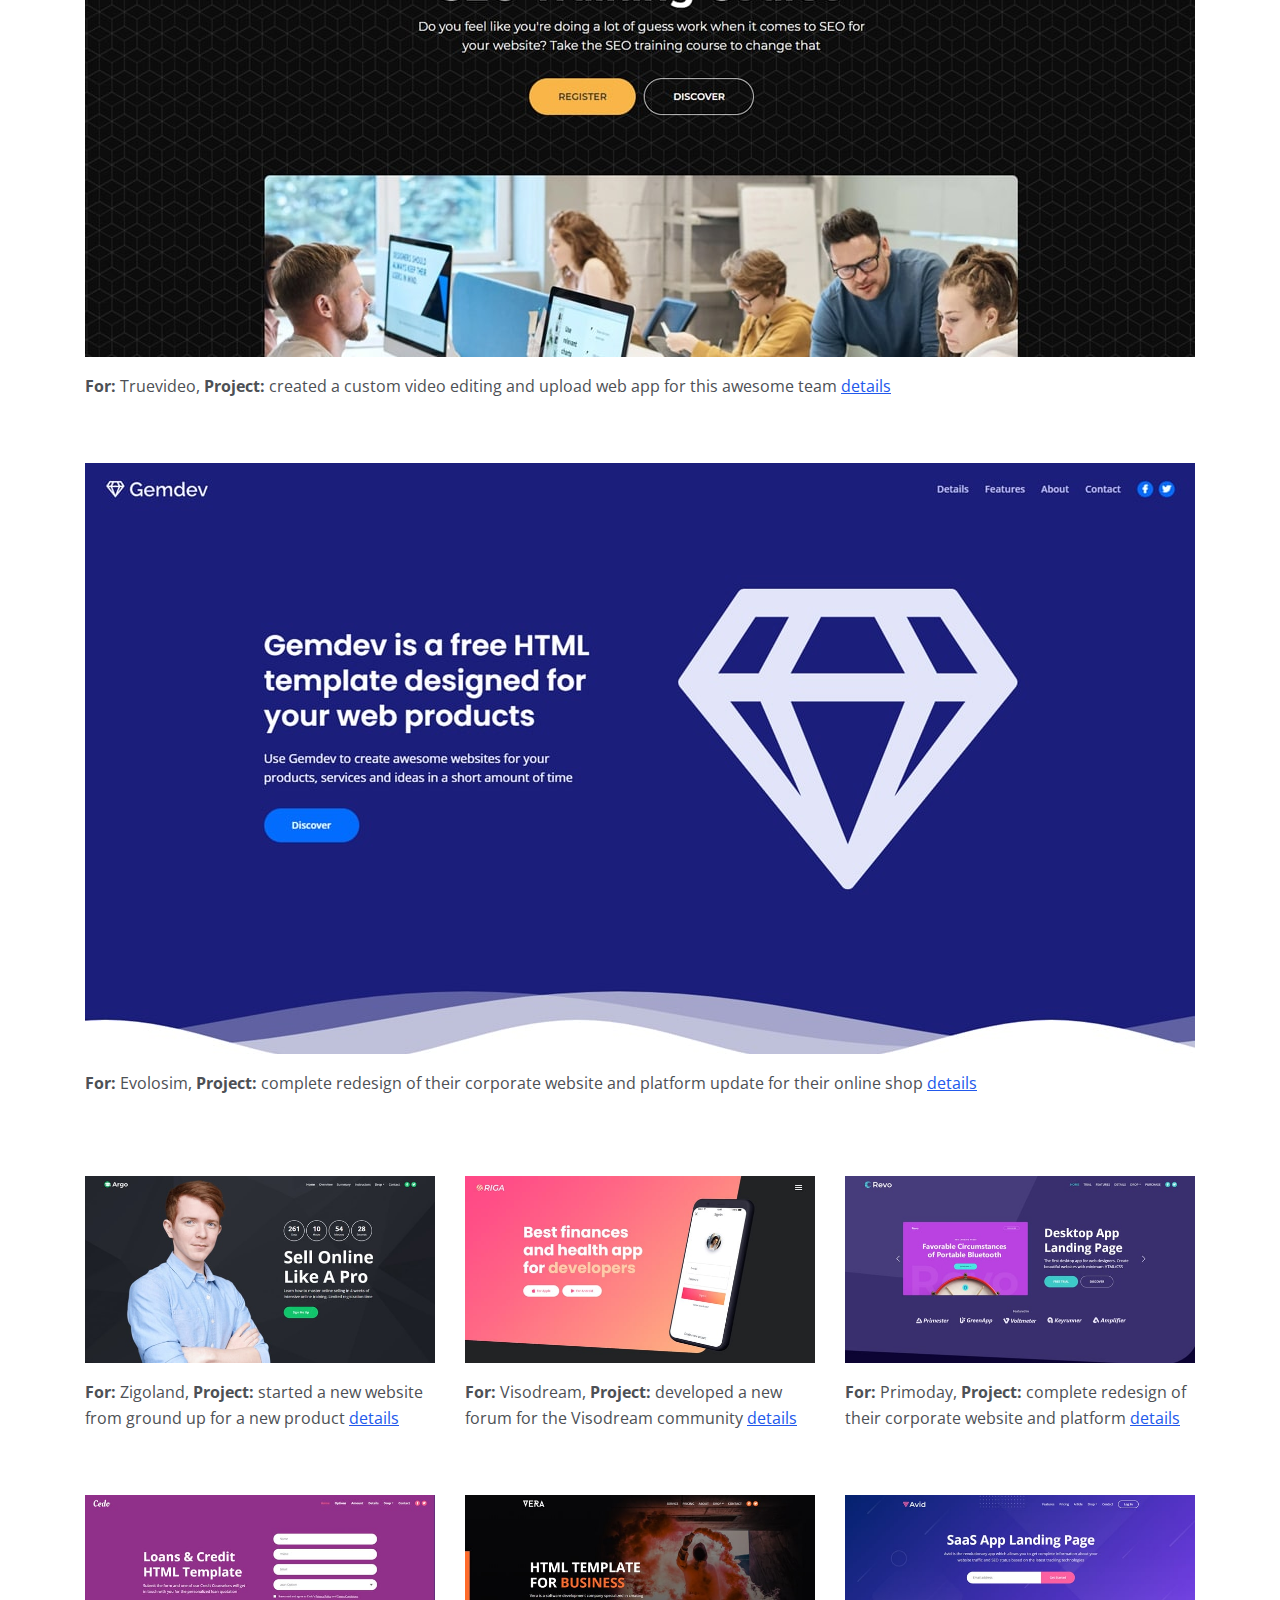
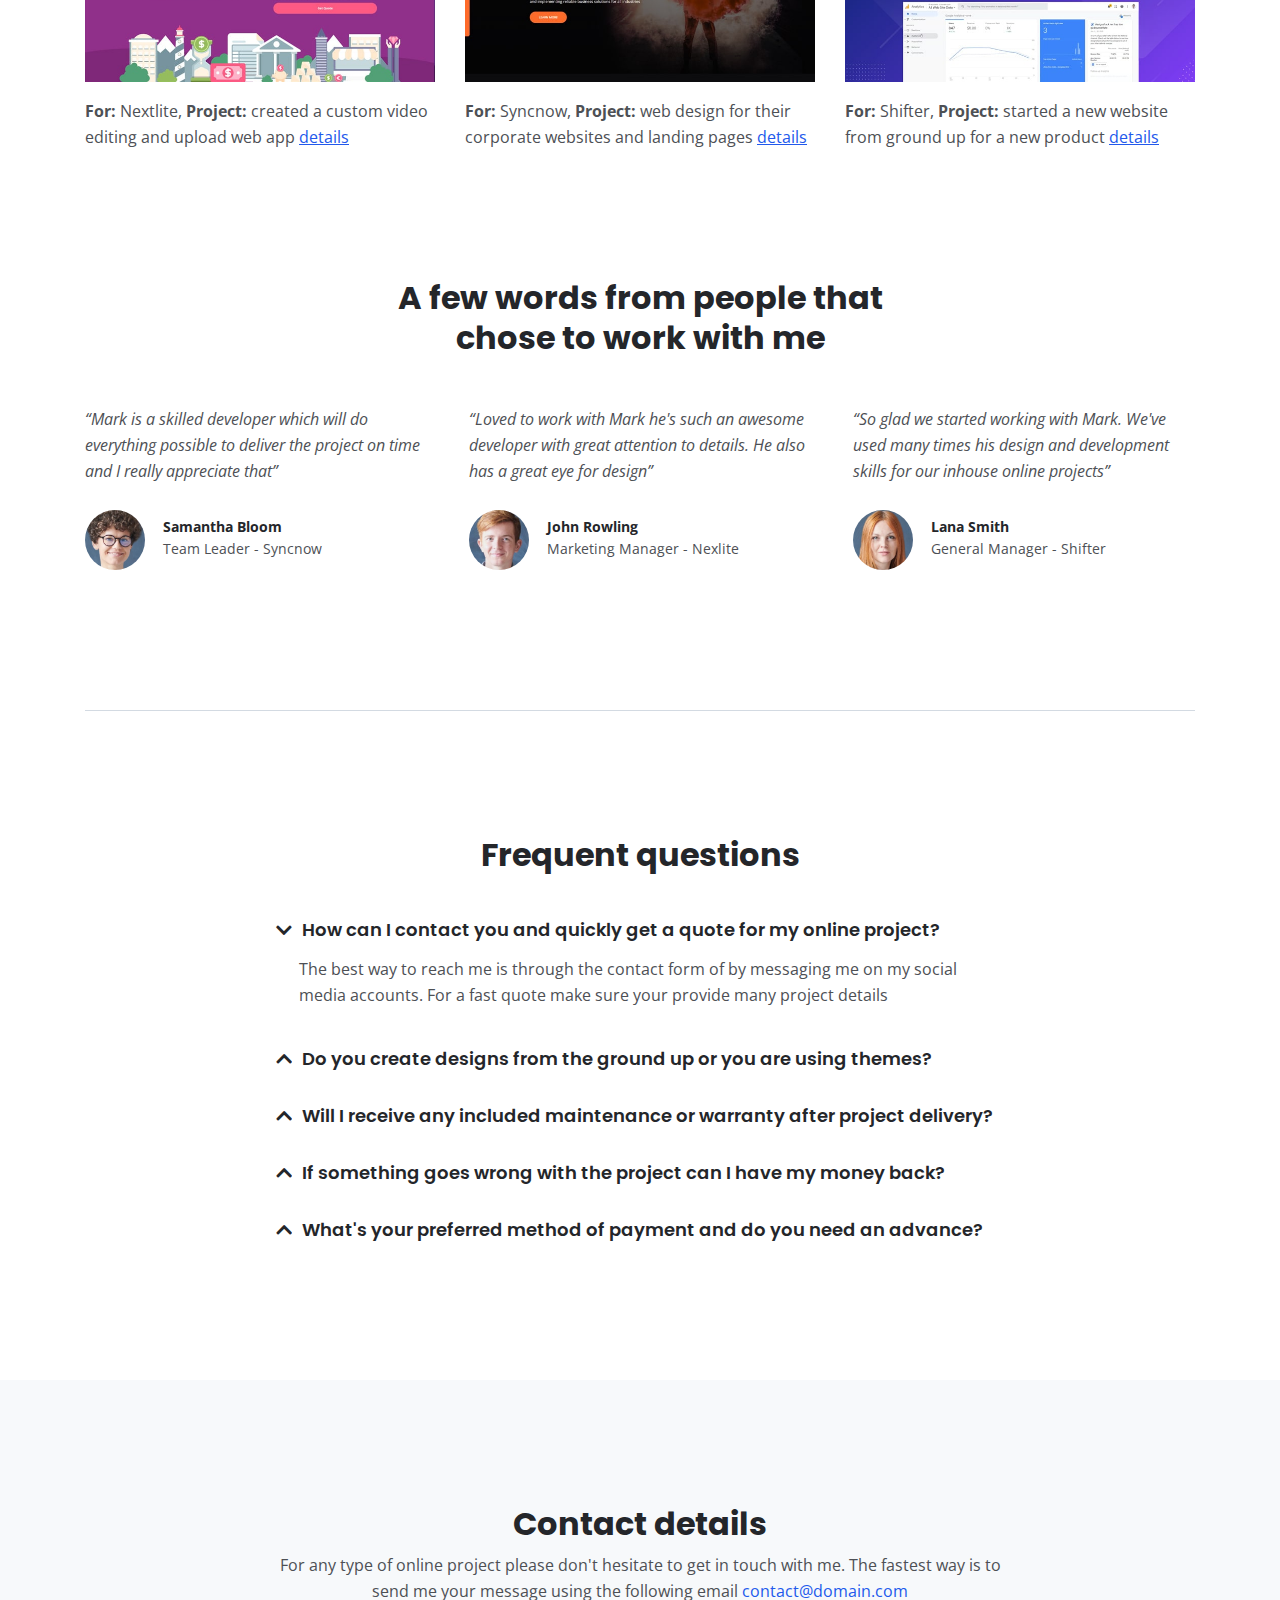
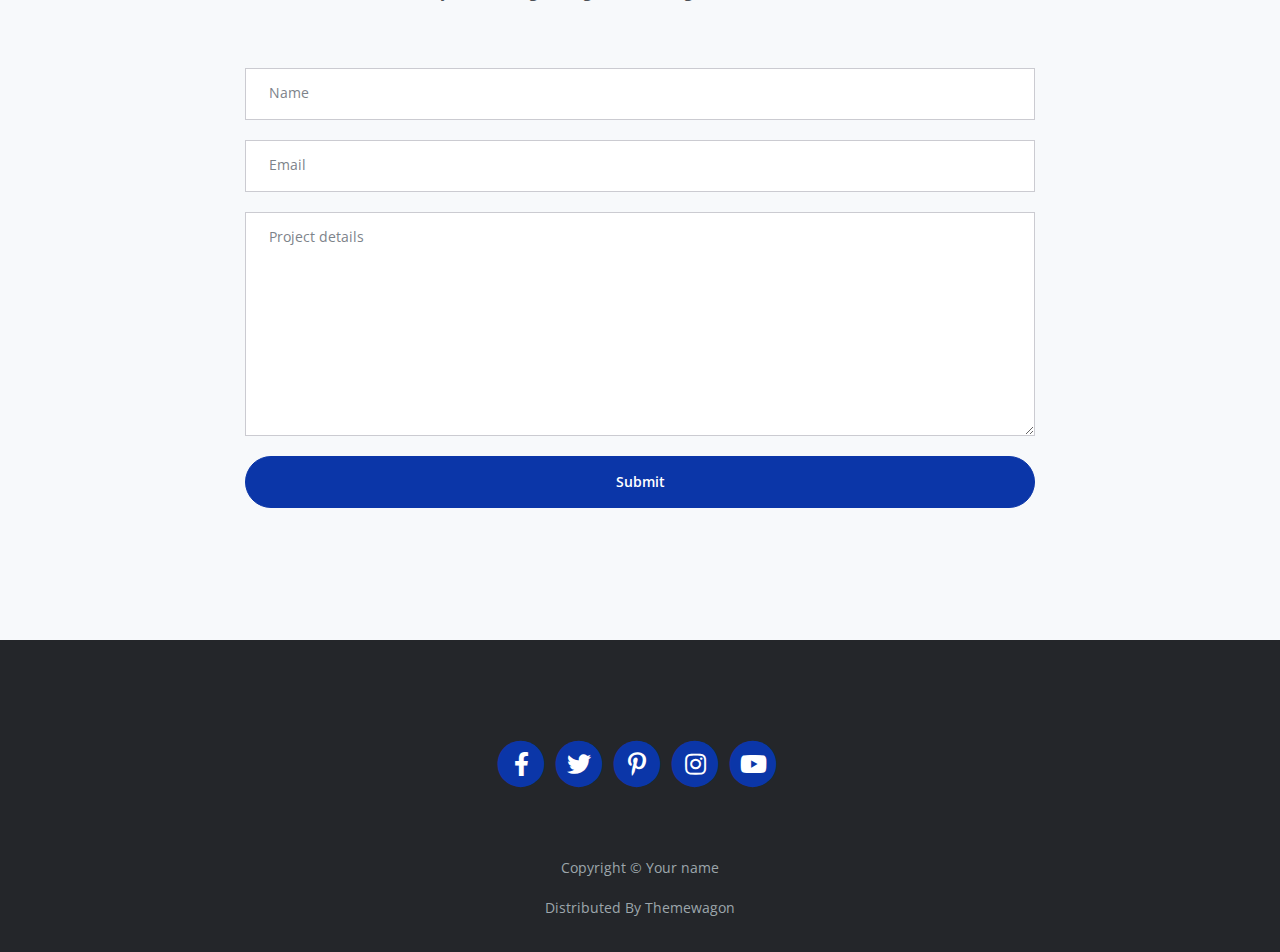
==== commit f291262e: "Modificacion del navbar" ====
--- a/index.html
+++ b/index.html
@@ -1,12 +1,12 @@
 <!DOCTYPE html>
-<html lang="en">
+<html lang="es">
 <head>
     <meta charset="utf-8">
     <meta name="viewport" content="width=device-width, initial-scale=1, shrink-to-fit=no">
     
     <!-- SEO Meta Tags -->
-    <meta name="description" content="Your description">
-    <meta name="author" content="Your name">
+    <meta name="description" content="Student of CUCEI, currently a primary teacher graduated in 2015 from the Normal of Jalisco. Person with enthusiasm and motivation to continue to outperform, with likes for video games, sport and national tourism.">
+    <meta name="author" content="Martin Varo">
 
     <!-- OG Meta Tags to improve the way the post looks when you share the page on Facebook, Twitter, LinkedIn -->
 	<meta property="og:site_name" content="" /> <!-- website name -->
@@ -18,7 +18,7 @@
 	<meta name="twitter:card" content="summary_large_image"> <!-- to have large image post format in Twitter -->
 
     <!-- Webpage Title -->
-    <title>Mark Webpage Title</title>
+    <title>Martin Varo Webpage </title>
     
     <!-- Styles -->
     <link rel="preconnect" href="https://fonts.gstatic.com">
@@ -36,11 +36,11 @@
     <nav class="navbar navbar-expand-lg fixed-top navbar-dark">
         <div class="container">
             
-            <!-- Image Logo -->
-            <a class="navbar-brand logo-image" href="index.html"><img src="images/logo.svg" alt="alternative"></a>  
+            <!-- Image Logo
+            <a class="navbar-brand logo-image" href="index.html"><img src="images/logo.svg" alt="alternative"></a>  -->
 
             <!-- Text Logo - Use this if you don't have a graphic logo -->
-            <!-- <a class="navbar-brand logo-text page-scroll" href="index.html">Mark</a> -->
+            <a class="navbar-brand logo-text page-scroll" href="index.html">Martin</a>
 
             <button class="navbar-toggler p-0 border-0" type="button" data-toggle="offcanvas">
                 <span class="navbar-toggler-icon"></span>
@@ -57,29 +57,19 @@
                     <li class="nav-item">
                         <a class="nav-link page-scroll" href="#services">Services</a>
                     </li>
-                    <li class="nav-item dropdown">
-                        <a class="nav-link dropdown-toggle" href="#" id="dropdown01" data-toggle="dropdown" aria-haspopup="true" aria-expanded="false">Drop</a>
-                        <div class="dropdown-menu" aria-labelledby="dropdown01">
-                            <a class="dropdown-item page-scroll" href="project.html">Project Details</a>
-                            <div class="dropdown-divider"></div>
-                            <a class="dropdown-item page-scroll" href="terms.html">Terms Conditions</a>
-                            <div class="dropdown-divider"></div>
-                            <a class="dropdown-item page-scroll" href="privacy.html">Privacy Policy</a>
-                        </div>
-                    </li>
                     <li class="nav-item">
                         <a class="nav-link page-scroll" href="#contact">Contact</a>
                     </li>
                 </ul>
                 <span class="nav-item social-icons">
                     <span class="fa-stack">
-                        <a href="#your-link">
+                        <a href="https://www.facebook.com/Akavaro/">
                             <i class="fas fa-circle fa-stack-2x"></i>
                             <i class="fab fa-facebook-f fa-stack-1x"></i>
                         </a>
                     </span>
                     <span class="fa-stack">
-                        <a href="#your-link">
+                        <a href="https://twitter.com/Akavaro">
                             <i class="fas fa-circle fa-stack-2x"></i>
                             <i class="fab fa-twitter fa-stack-1x"></i>
                         </a>
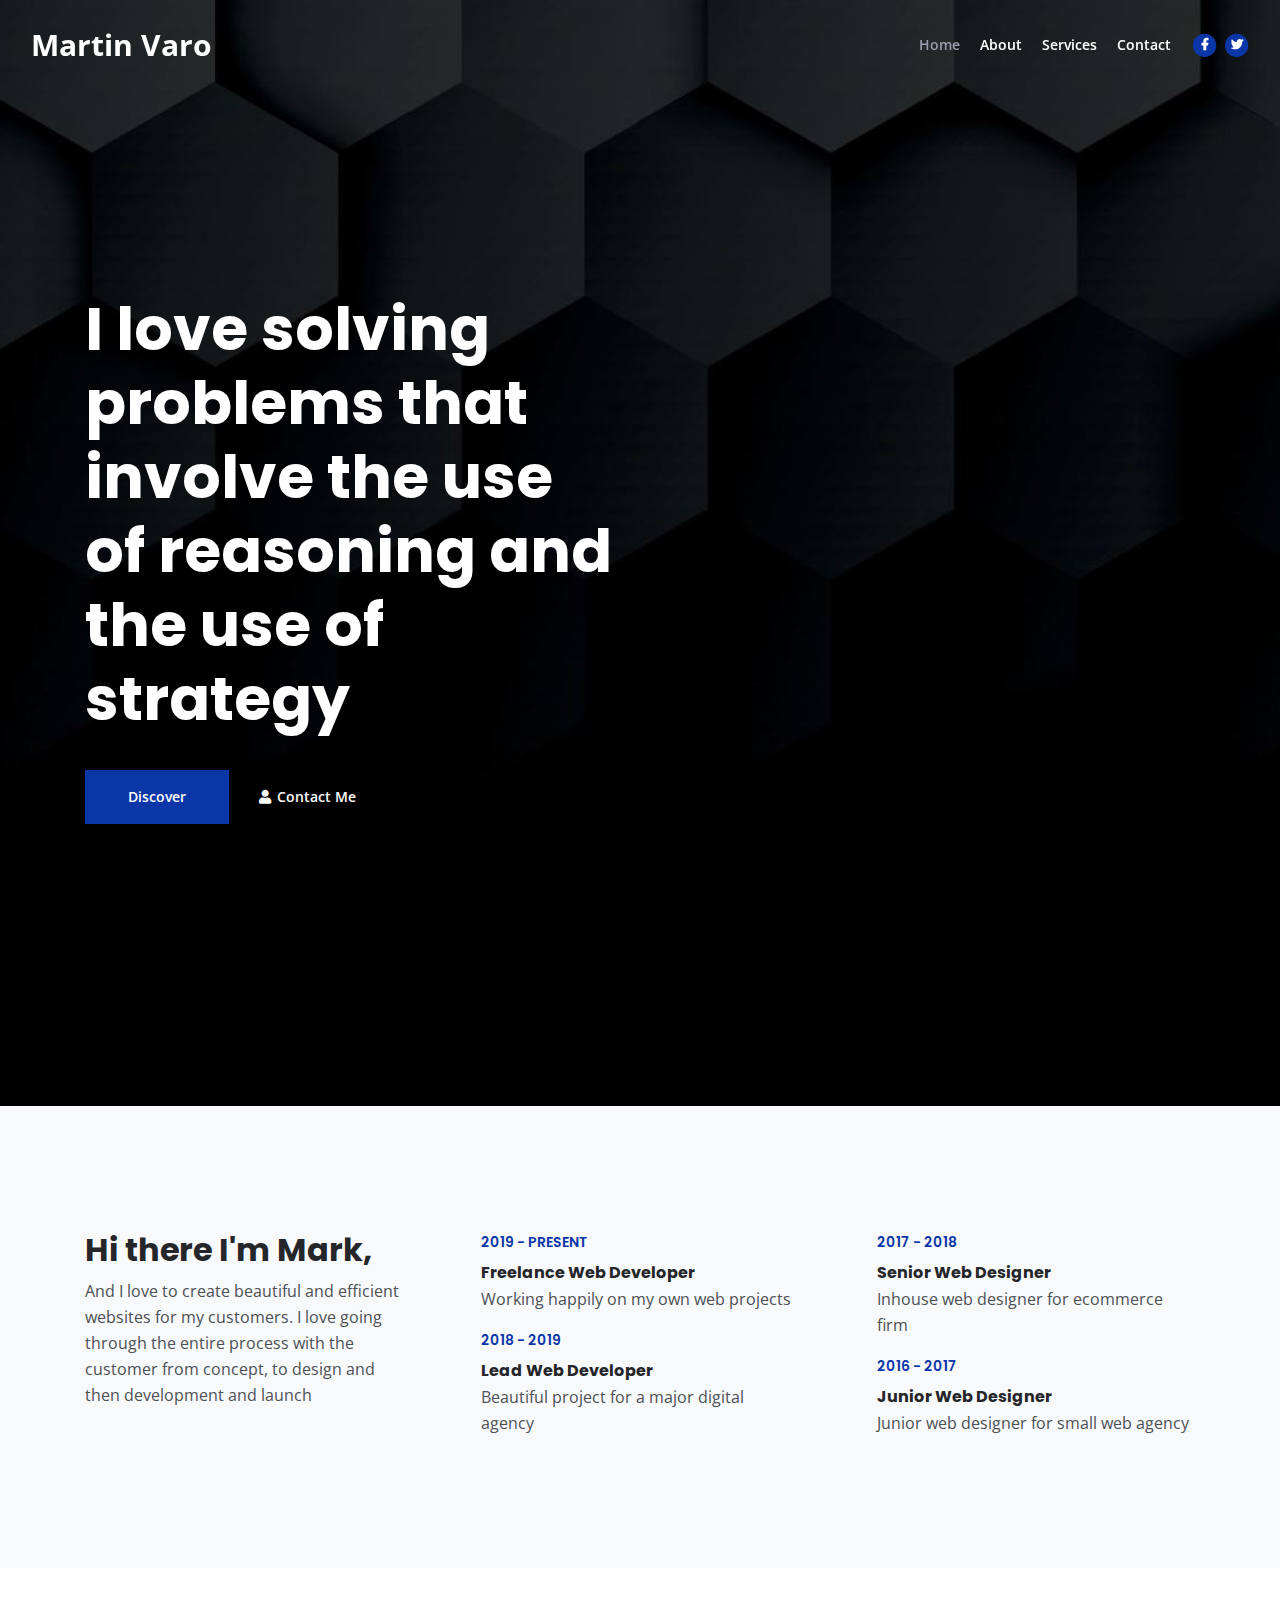
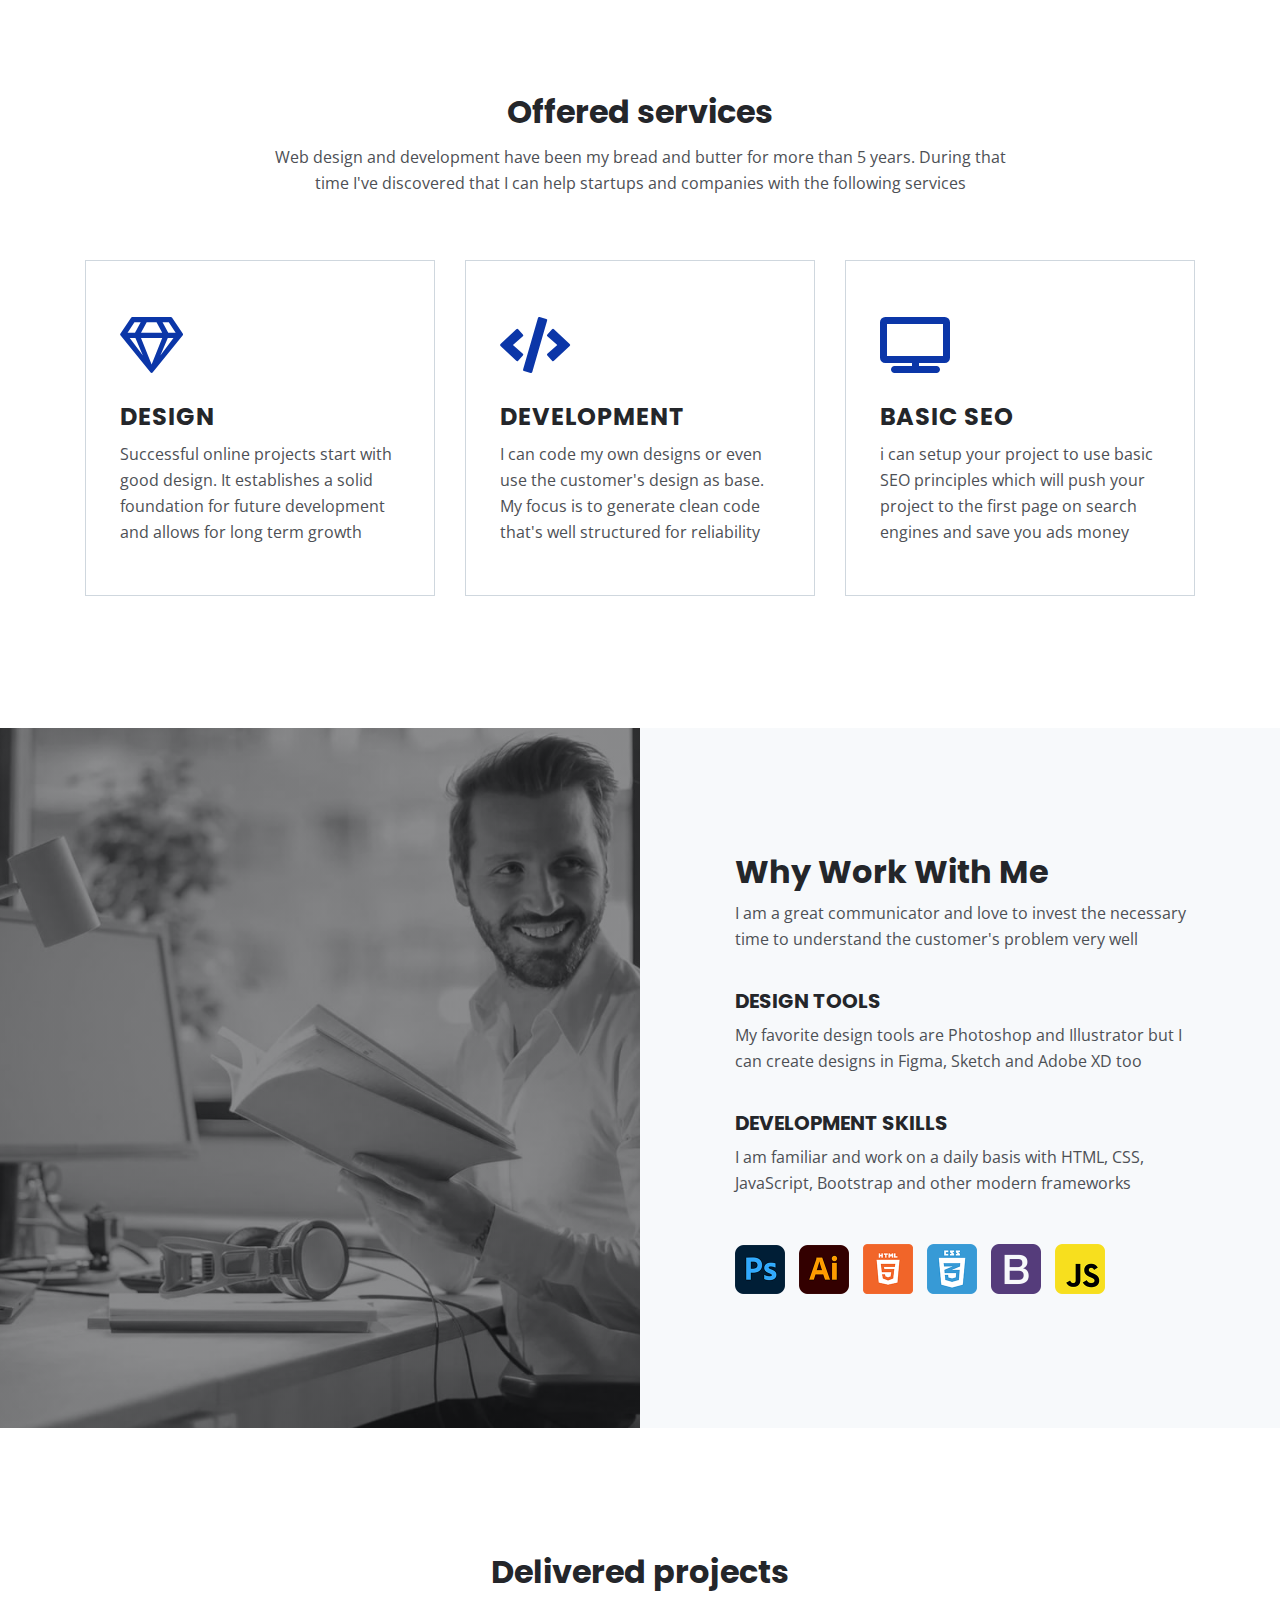
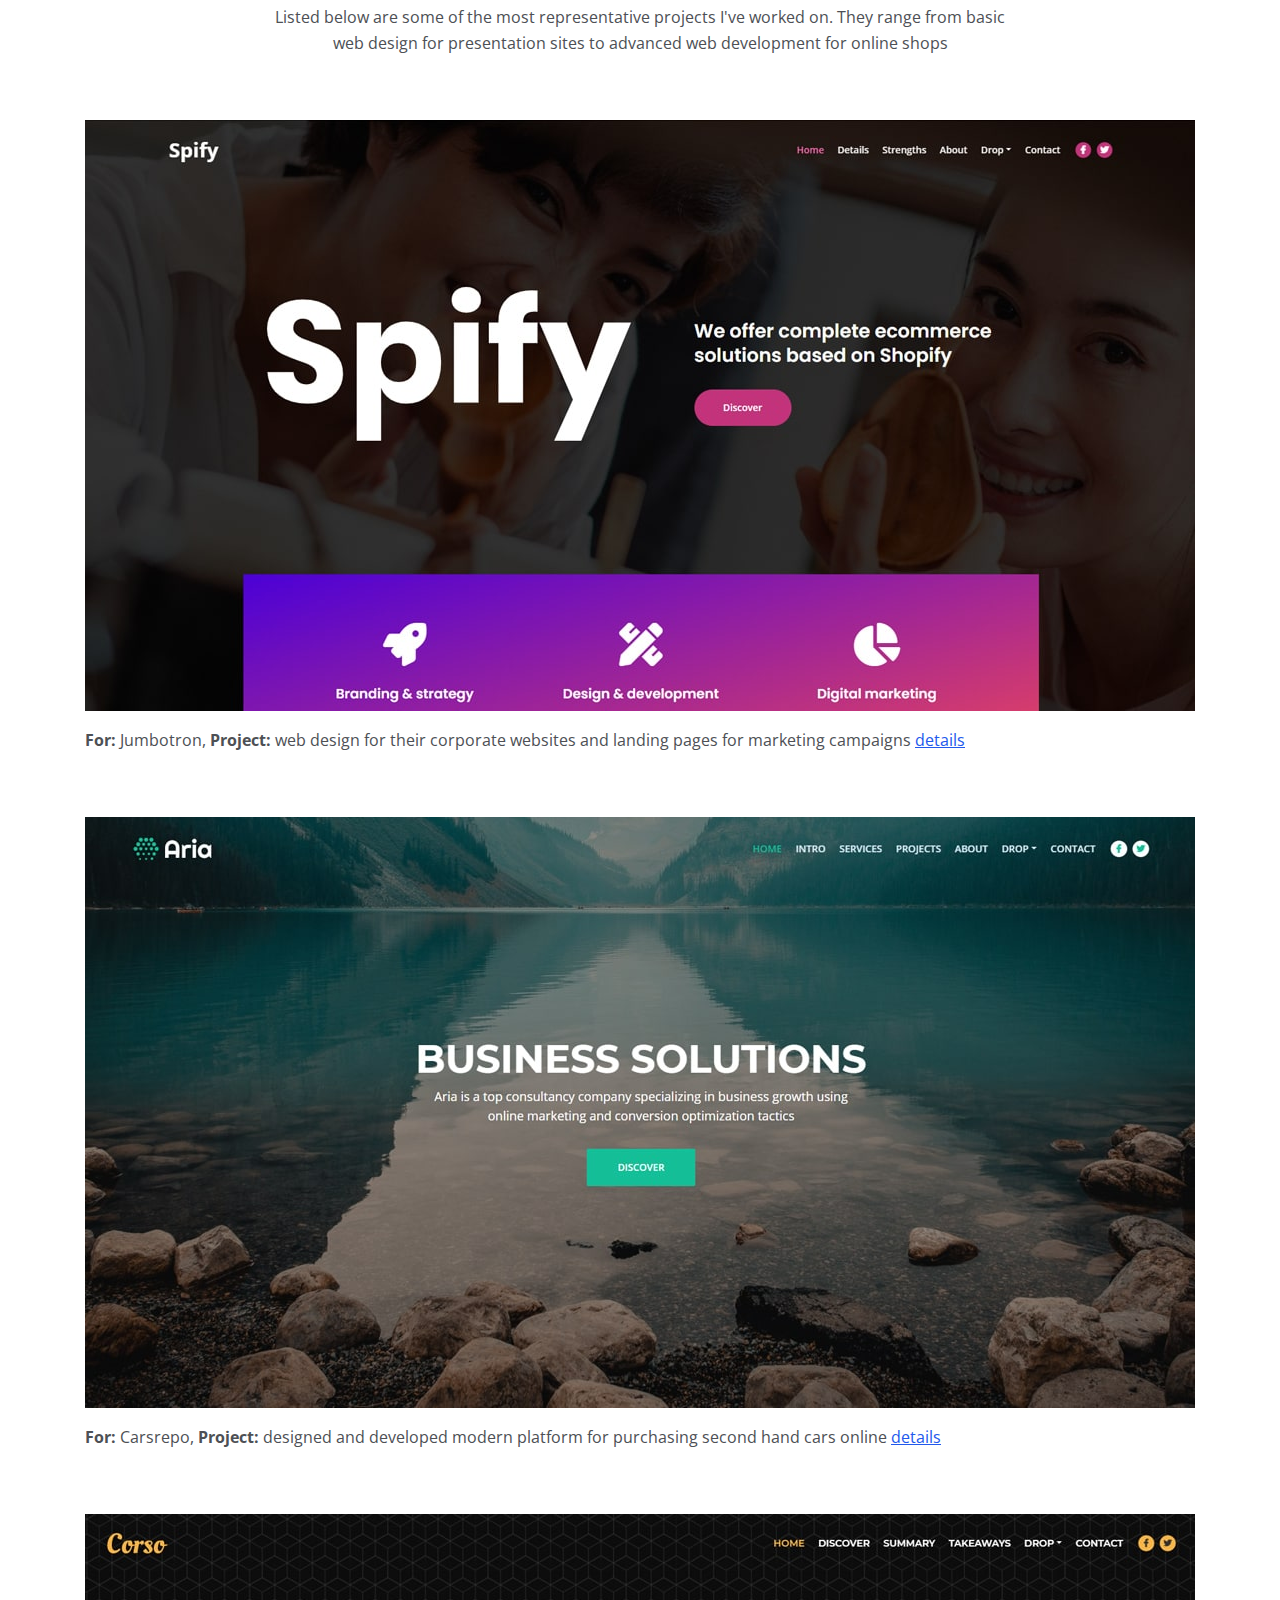
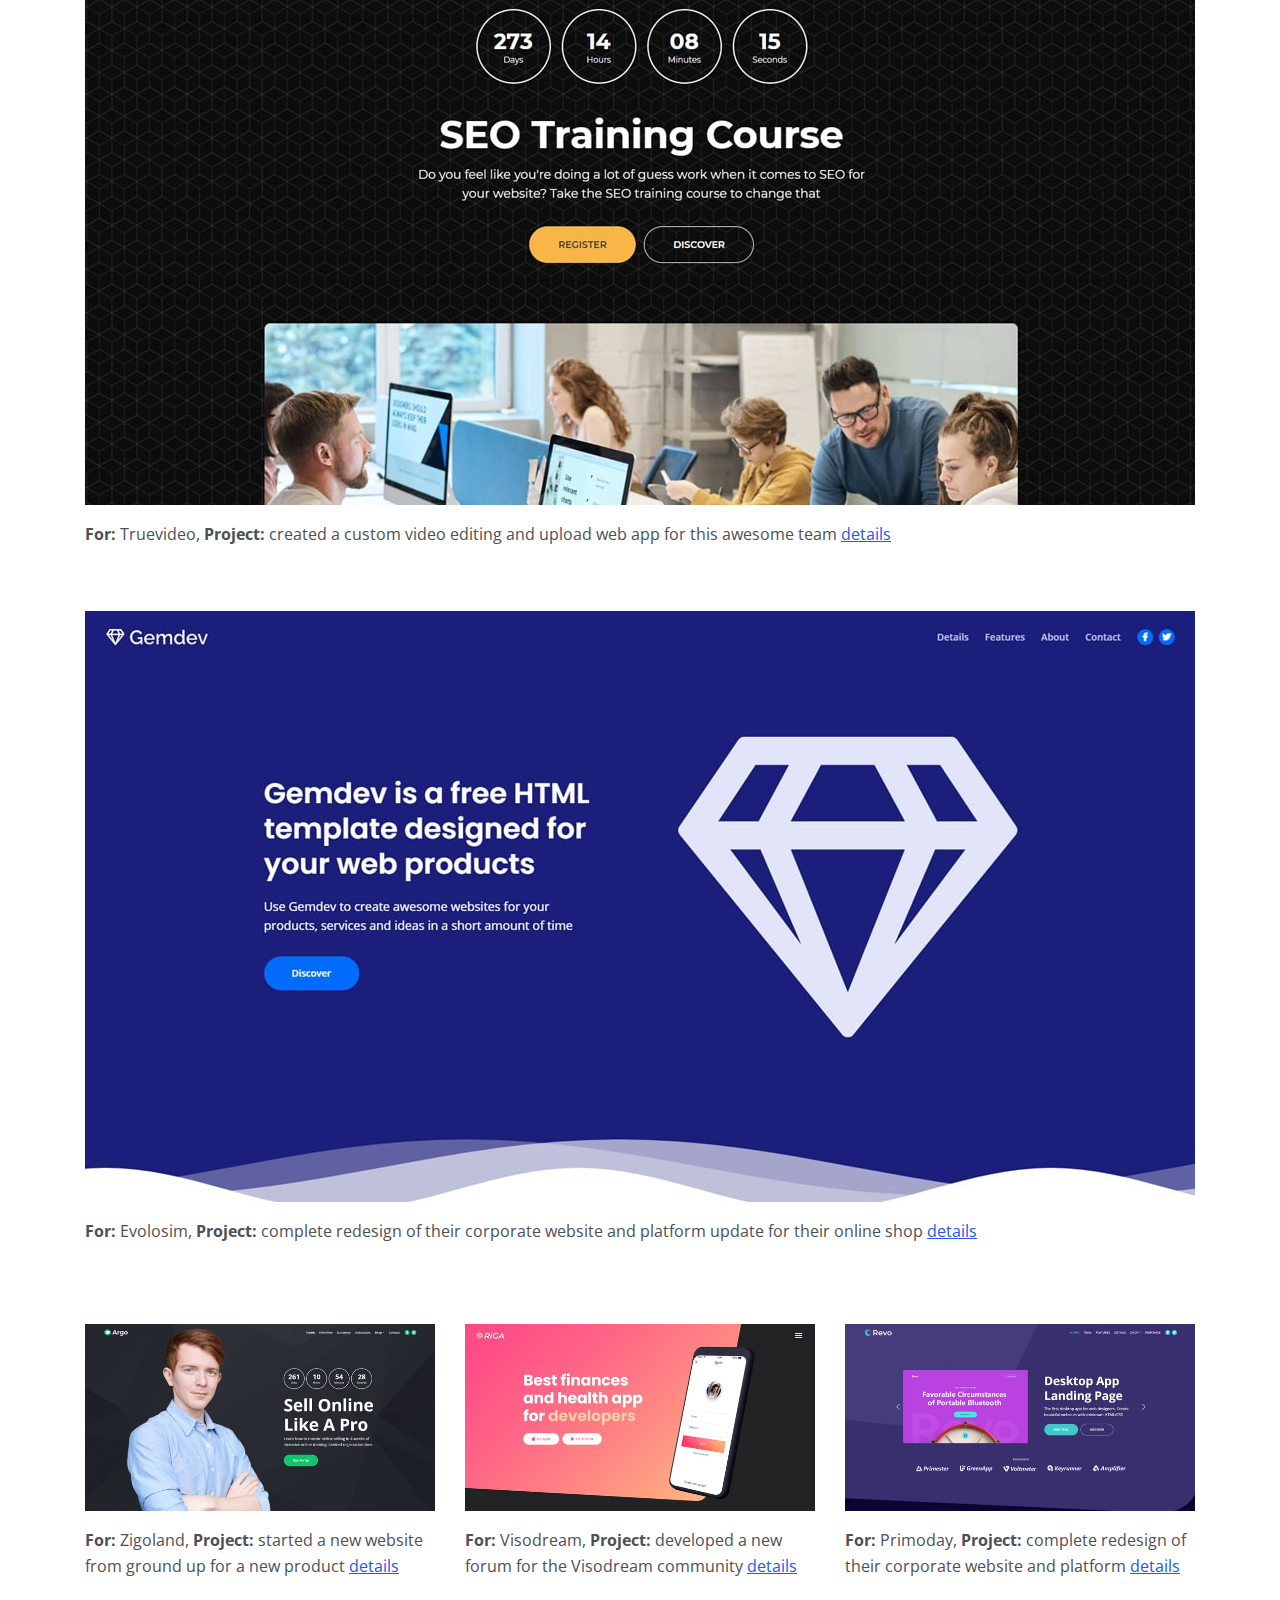
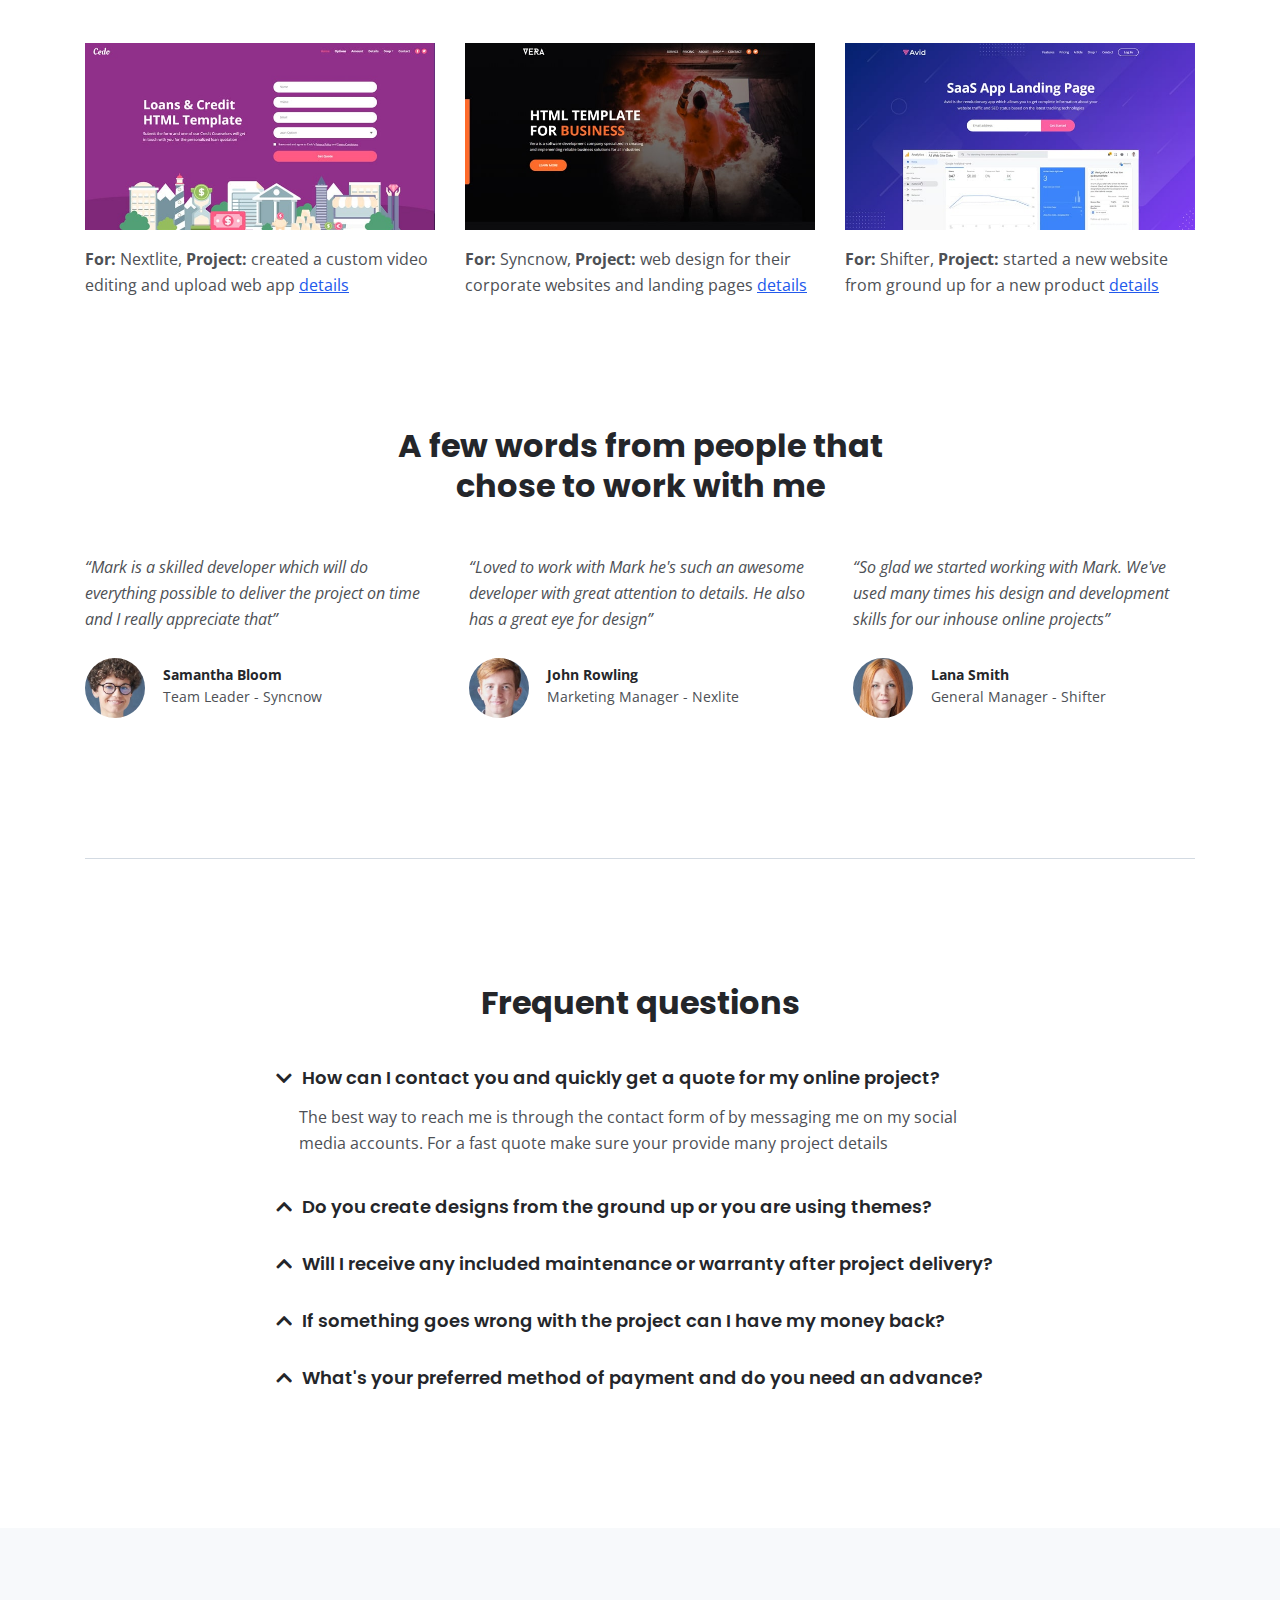
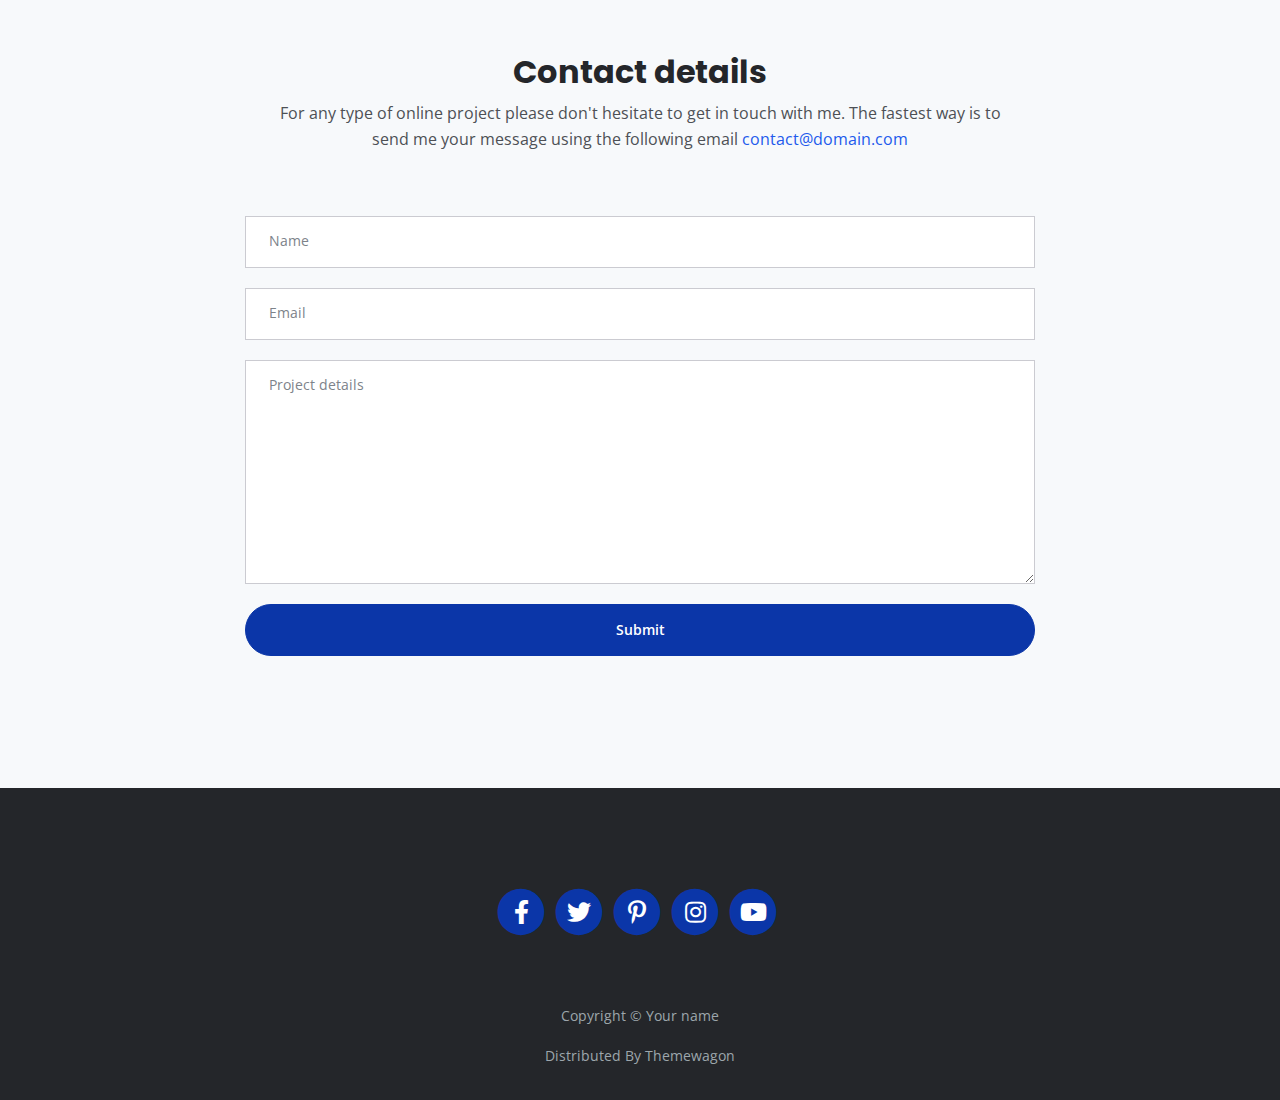
==== commit 9ea3a1cb: "Modificacion del header, agregamos una imagen y la establecimos de fondo" ====
--- a/index.html
+++ b/index.html
@@ -31,7 +31,6 @@
     <link rel="icon" href="images/favicon.png">
 </head>
 <body data-spy="scroll" data-target=".fixed-top">
-    
     <!-- Navigation -->
     <nav class="navbar navbar-expand-lg fixed-top navbar-dark">
         <div class="container">
@@ -40,7 +39,7 @@
             <a class="navbar-brand logo-image" href="index.html"><img src="images/logo.svg" alt="alternative"></a>  -->
 
             <!-- Text Logo - Use this if you don't have a graphic logo -->
-            <a class="navbar-brand logo-text page-scroll" href="index.html">Martin</a>
+            <a class="navbar-brand logo-text page-scroll" href="index.html">Martin Varo</a>
 
             <button class="navbar-toggler p-0 border-0" type="button" data-toggle="offcanvas">
                 <span class="navbar-toggler-icon"></span>
@@ -87,7 +86,7 @@
             <div class="row">
                 <div class="col-lg-6">
                     <div class="text-container">
-                        <h1 class="h1-large">I love to create beautiful and efficient websites</h1>
+                        <h1 class="h1-large">I love solving problems that involve the use of reasoning and the use of strategy</h1>
                         <a class="btn-solid-lg page-scroll" href="#about">Discover</a>
                         <a class="btn-outline-lg page-scroll" href="#contact"><i class="fas fa-user"></i>Contact Me</a>
                     </div> <!-- end of text-container -->
--- a/css/styles.css
+++ b/css/styles.css
@@ -521,7 +521,7 @@
 .header {
 	padding-top: 7rem;
 	padding-bottom: 5.5rem;
-	background: linear-gradient(rgba(0, 0, 0, 0.1), rgba(0, 0, 0, 0.1)), url('../images/header-background.jpg') center center no-repeat;
+	background: linear-gradient(rgba(0, 0, 0, 0.1), rgba(0, 0, 0, 0.1)), url('../images/header-background2.jpg') center center no-repeat;
 	background-size: cover;
 	text-align: center;
 }
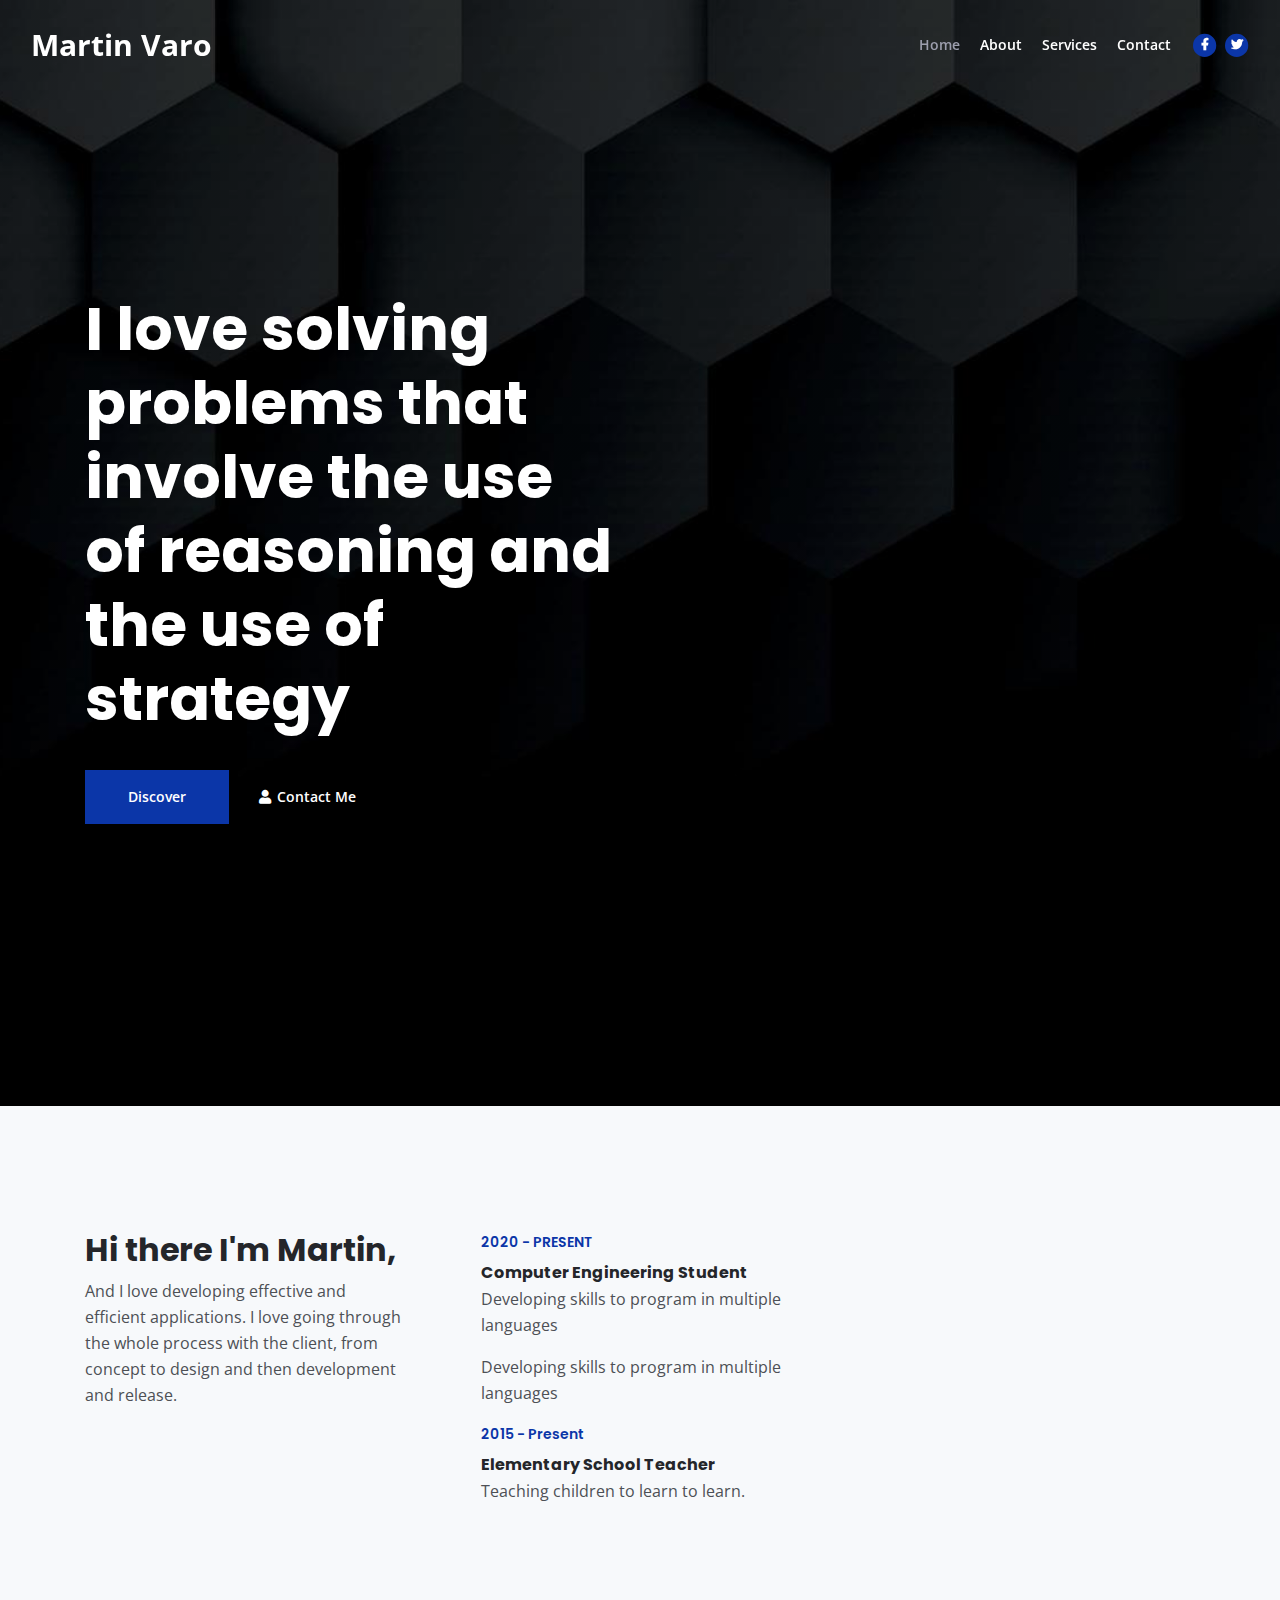
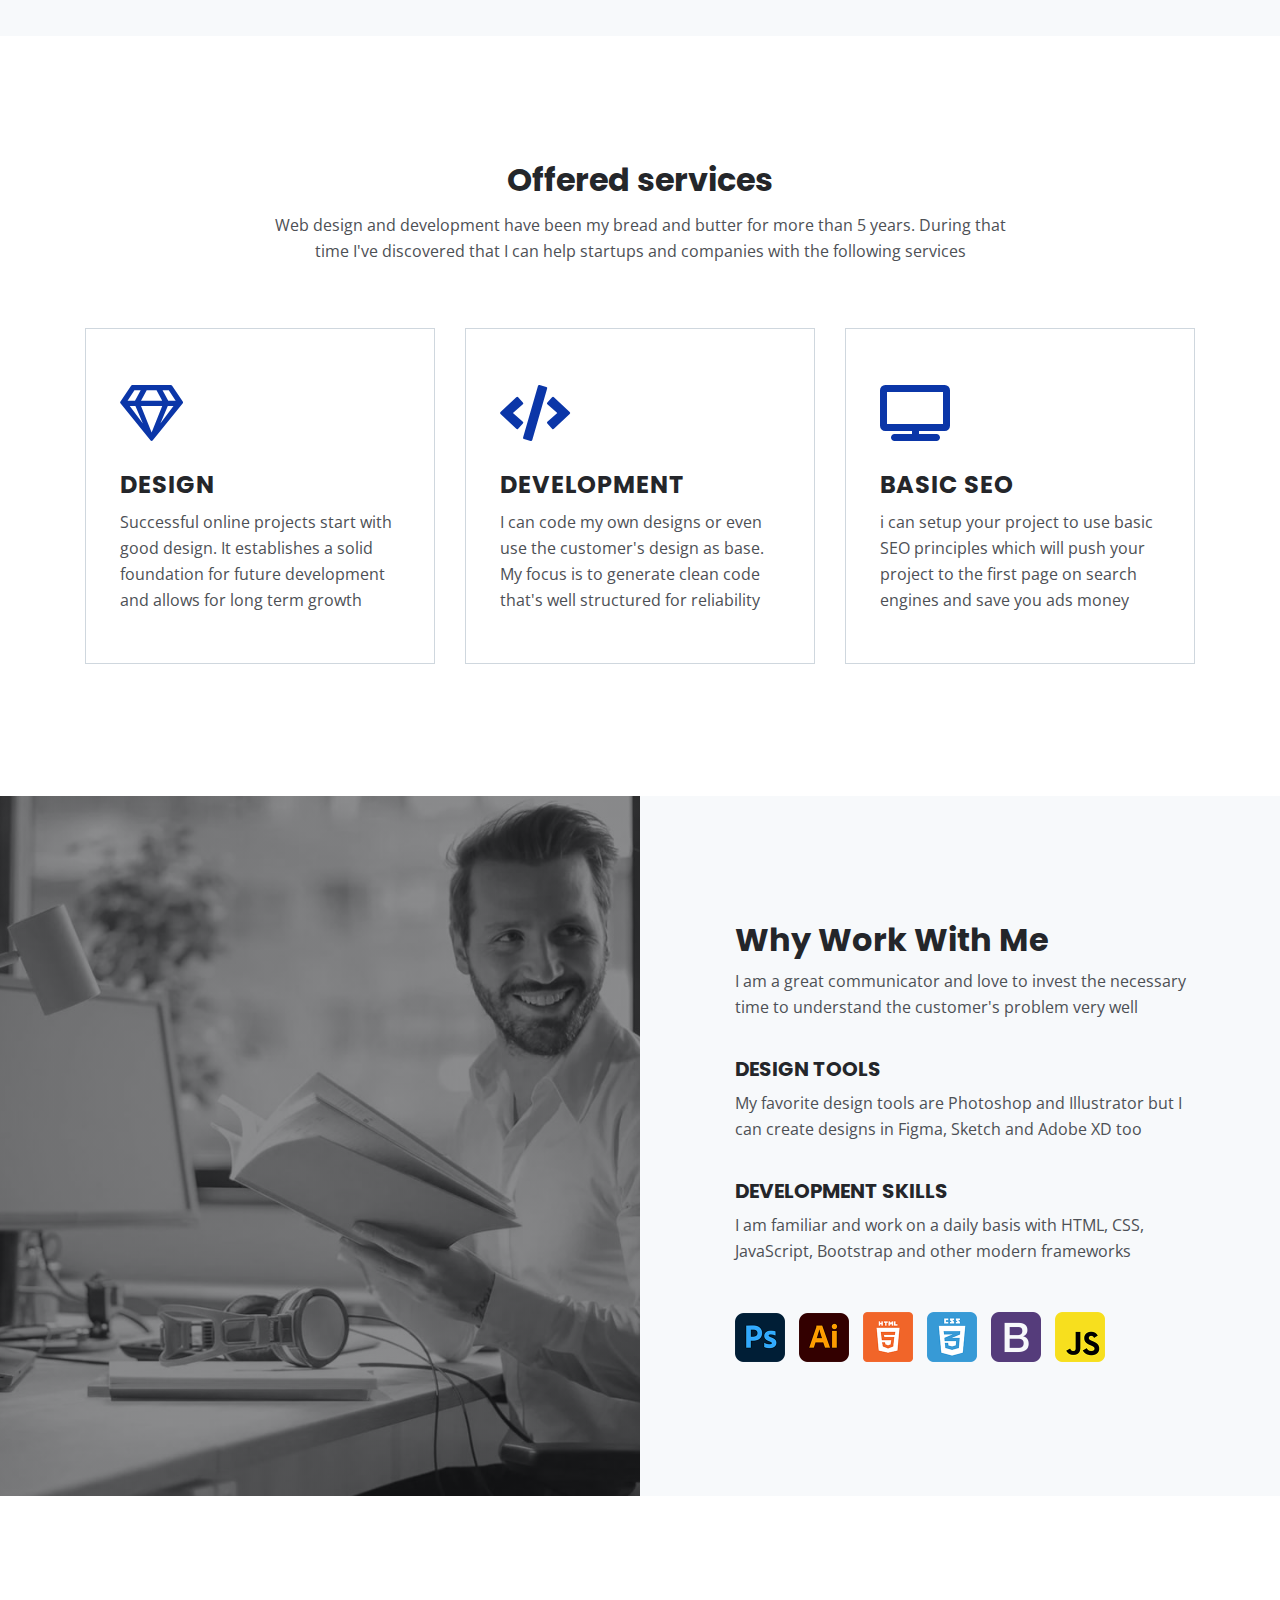
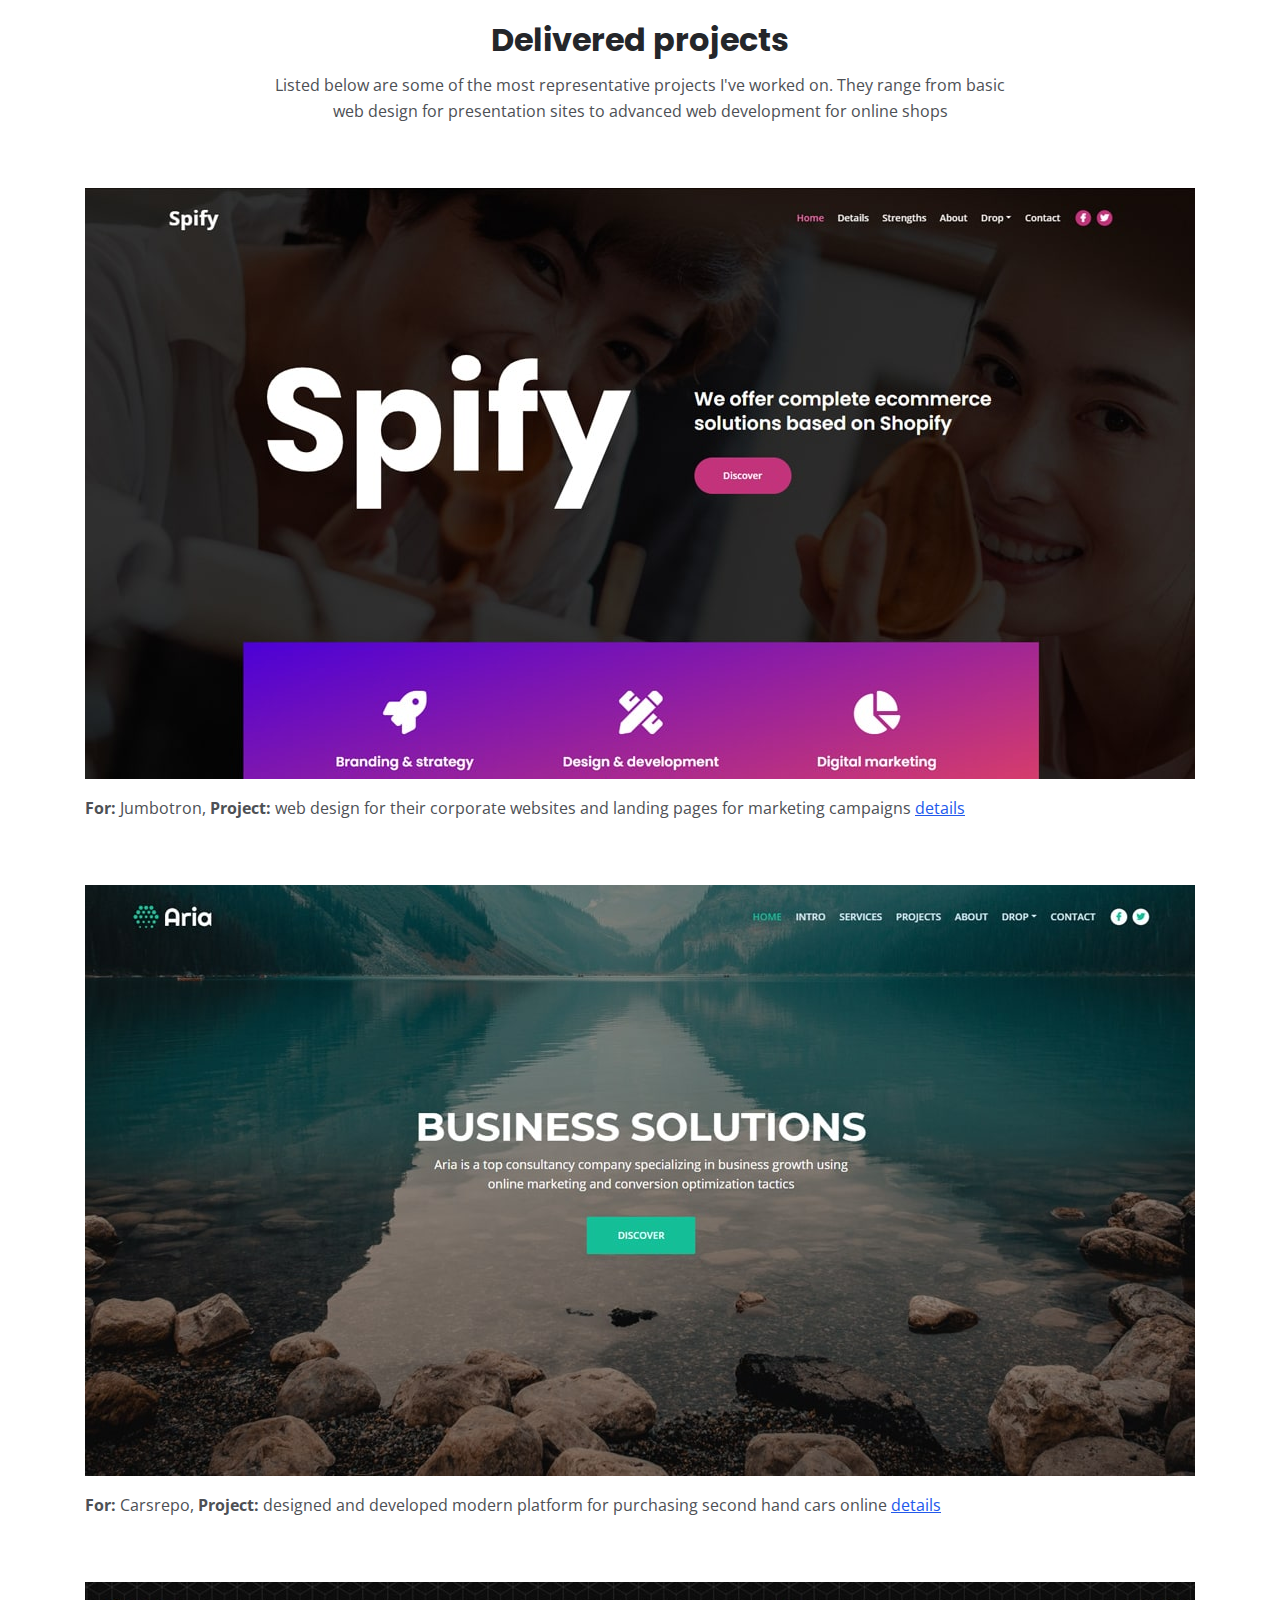
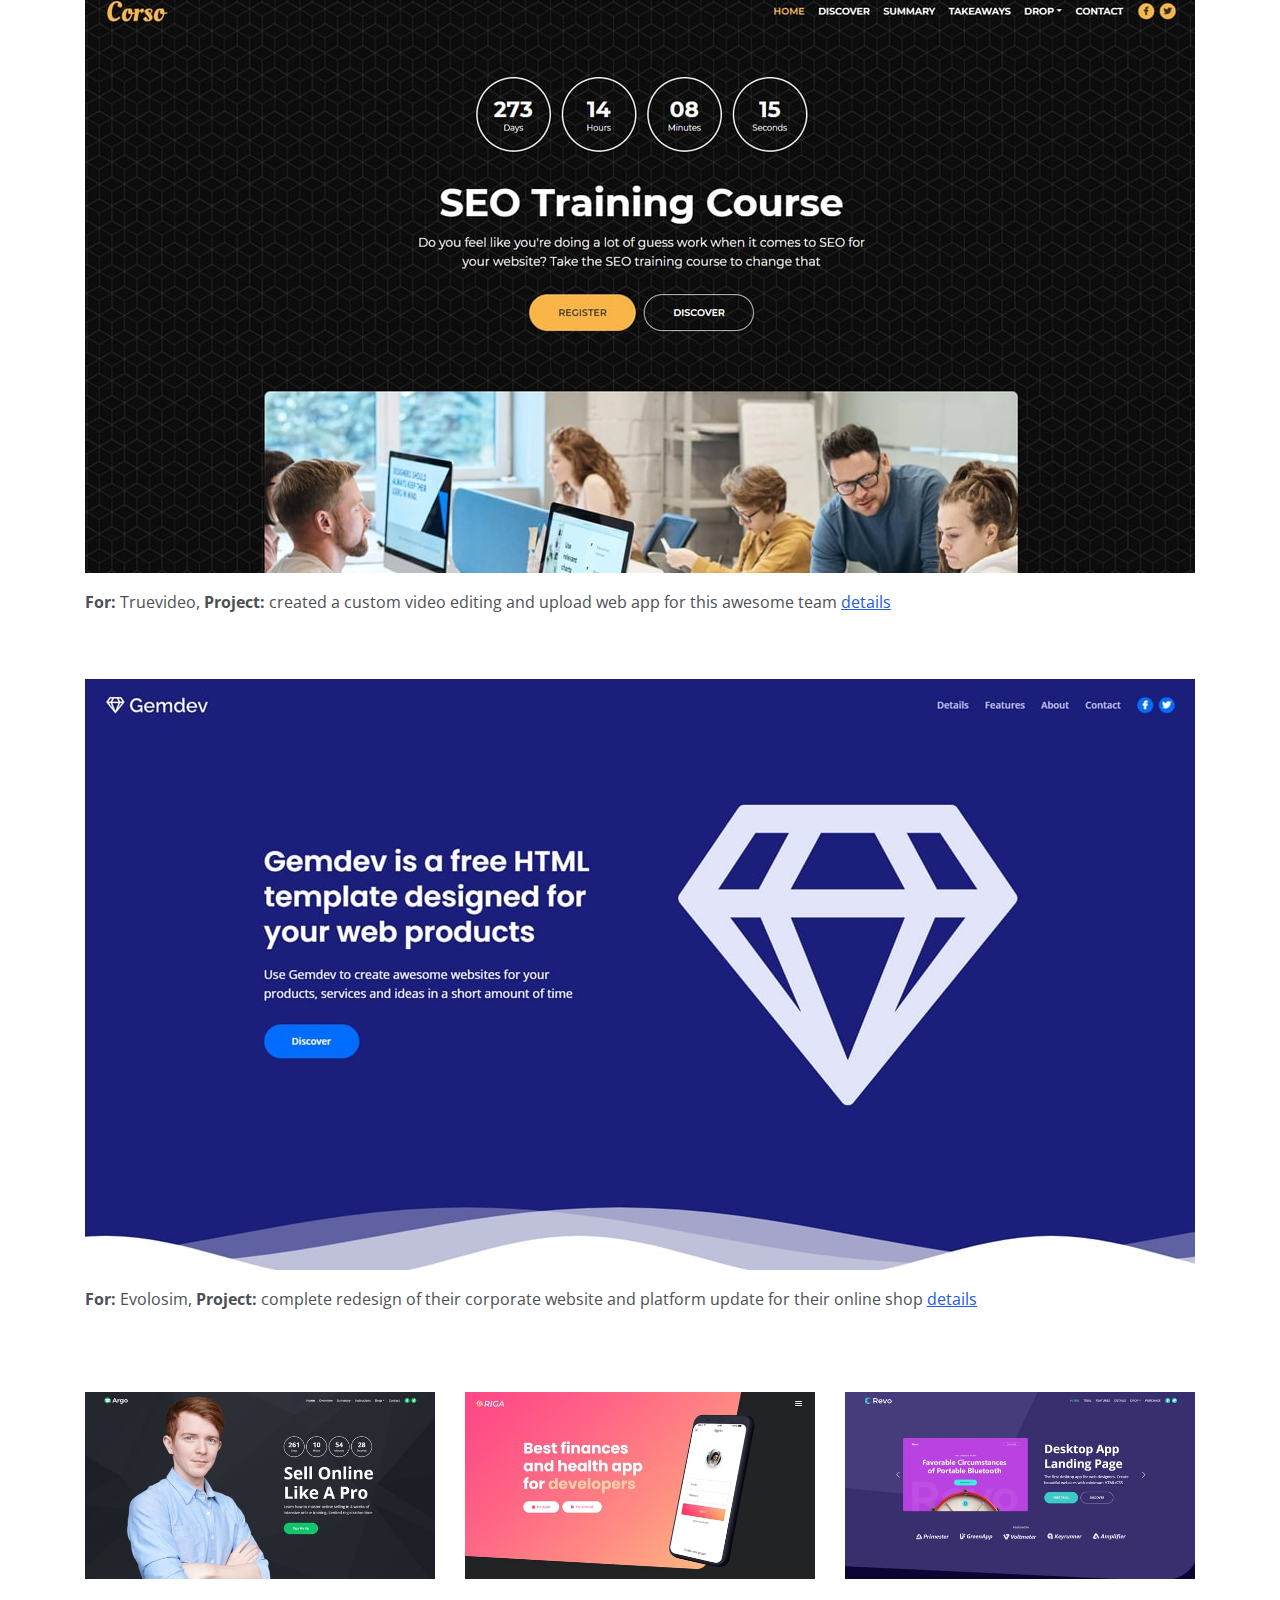
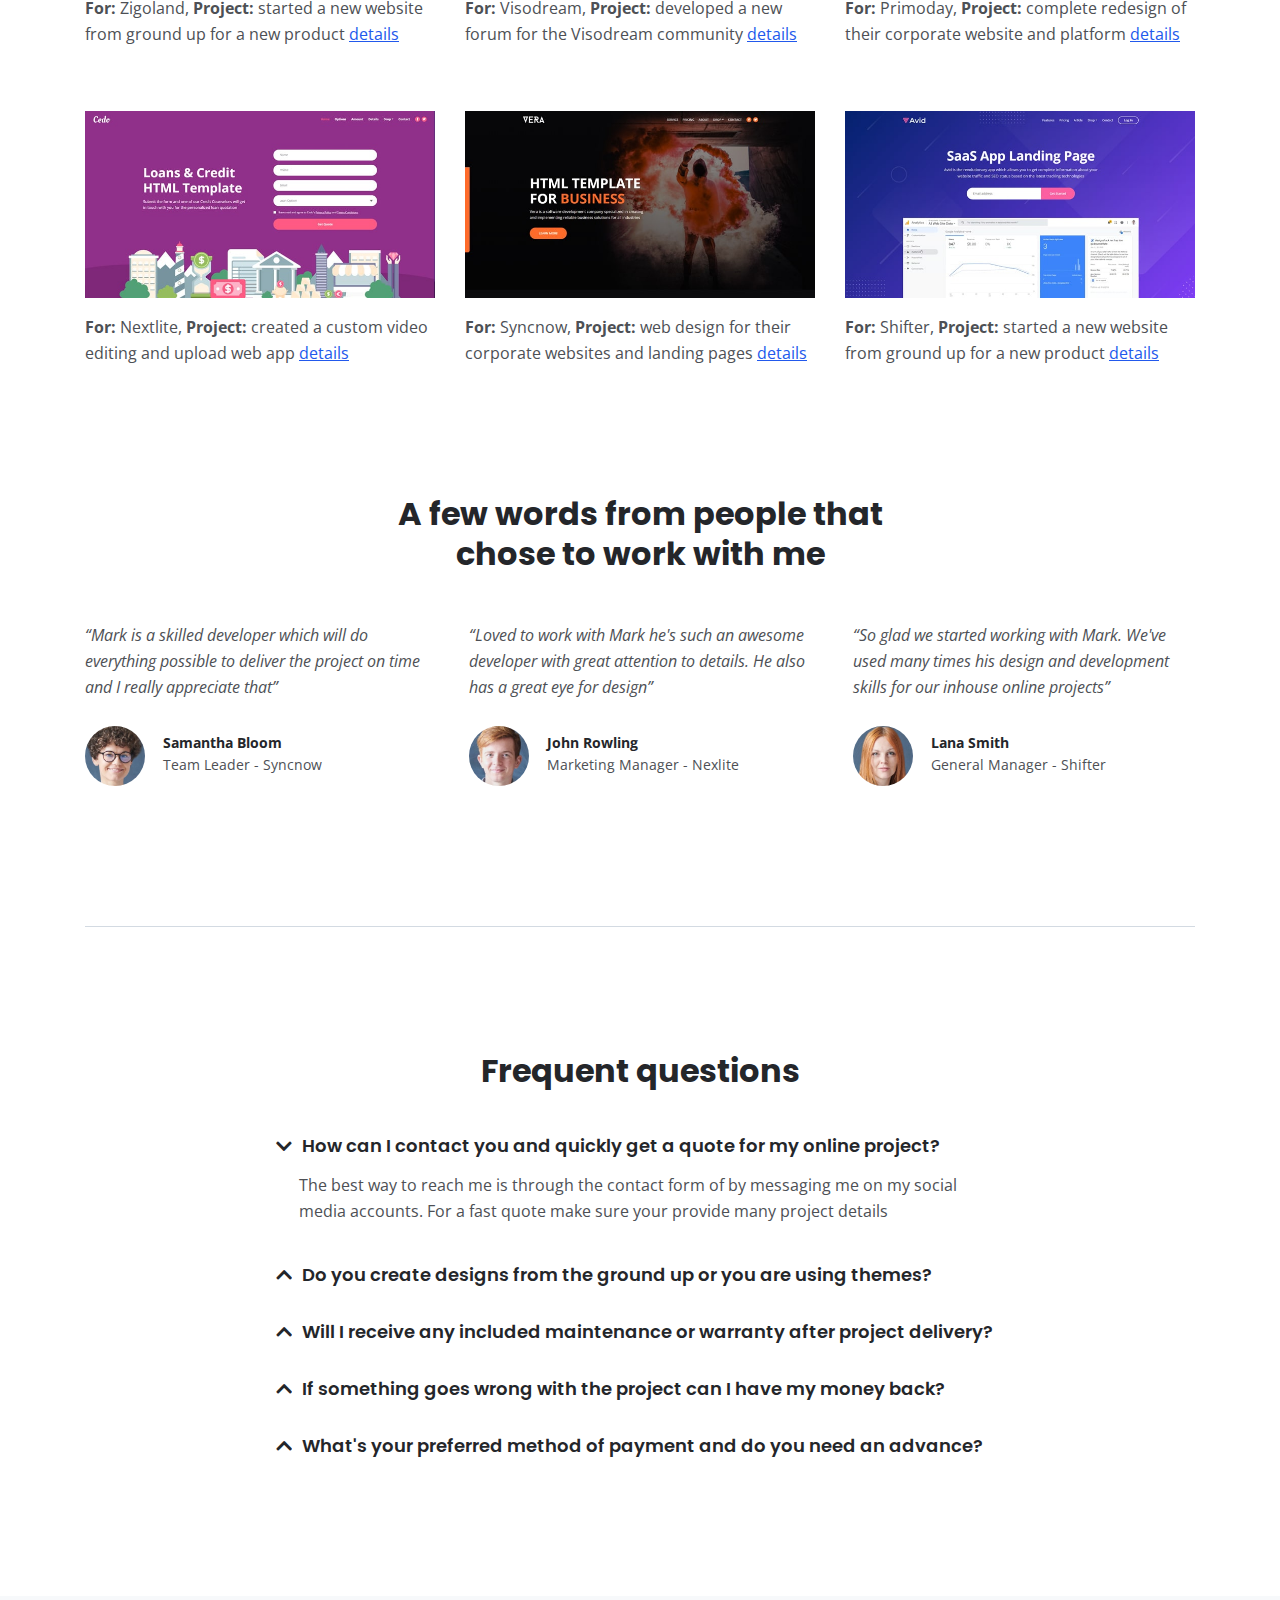
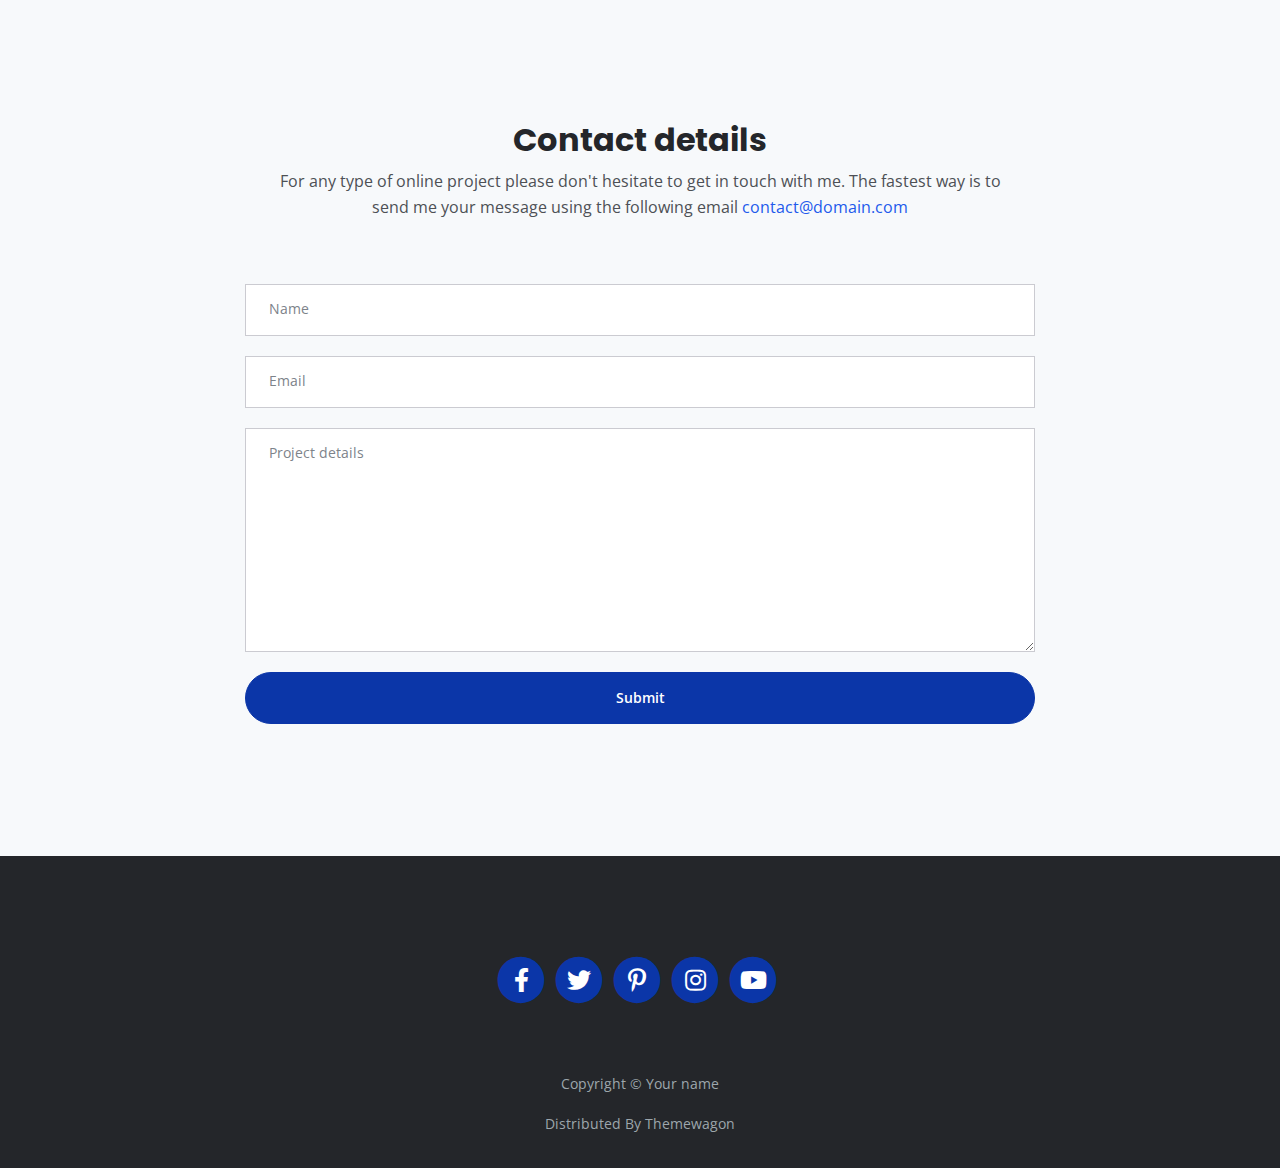
==== commit 897517c4: "Modificacion de la seccion about" ====
--- a/index.html
+++ b/index.html
@@ -103,30 +103,32 @@
             <div class="row">
                 <div class="col-lg-4">
                     <div class="text-container first">
-                        <h2>Hi there I'm Mark,</h2>
-                        <p>And I love to create beautiful and efficient websites for my customers. I love going through the entire process with the customer from concept, to design and then development and launch</p>
+                        <h2>Hi there I'm Martin,</h2>
+                        <p>And I love developing effective and efficient applications. I love going through the whole process with the client, from concept to design and then development and release.</p>
                     </div> <!-- end of text-container -->
                 </div> <!-- end of col -->
                 <div class="col-lg-4">
                     <div class="text-container second">
-                        <div class="time">2019 - PRESENT</div>
-                        <h6>Freelance Web Developer</h6>
-                        <p>Working happily on my own web projects</p>
-                        <div class="time">2018 - 2019</div>
-                        <h6>Lead Web Developer</h6>
-                        <p>Beautiful project for a major digital agency</p>
-                    </div> <!-- end of text-container -->
-                </div> <!-- end of col -->
+                        <div class="time">2020 - PRESENT</div>
+                        <h6>Computer Engineering Student</h6>
+                        <p>Developing skills to program in multiple languages</p>
+                        <p><p>Developing skills to program in multiple languages</p></p>
+                        <div class="time">2015 - Present</div>
+                        <h6>Elementary School Teacher </h6>
+                        <p>Teaching children to learn to learn.</p>
+                    </div> <!-- end of text-container -->
+                </div> <!-- end of col -->
+                <!-- 
                 <div class="col-lg-4">
                     <div class="text-container third">
-                        <div class="time">2017 - 2018</div>
+                        <div class="time">2011 - 2015</div>
                         <h6>Senior Web Designer</h6>
                         <p>Inhouse web designer for ecommerce firm</p>
                         <div class="time">2016 - 2017</div>
                         <h6>Junior Web Designer</h6>
                         <p>Junior web designer for small web agency</p>
-                    </div> <!-- end of text-container -->
-                </div> <!-- end of col -->
+                    </div> end of text-container 
+                </div>--> <!-- end of col -->
             </div> <!-- end of row -->
         </div> <!-- end of container -->
     </div> <!-- end of basic-1 -->
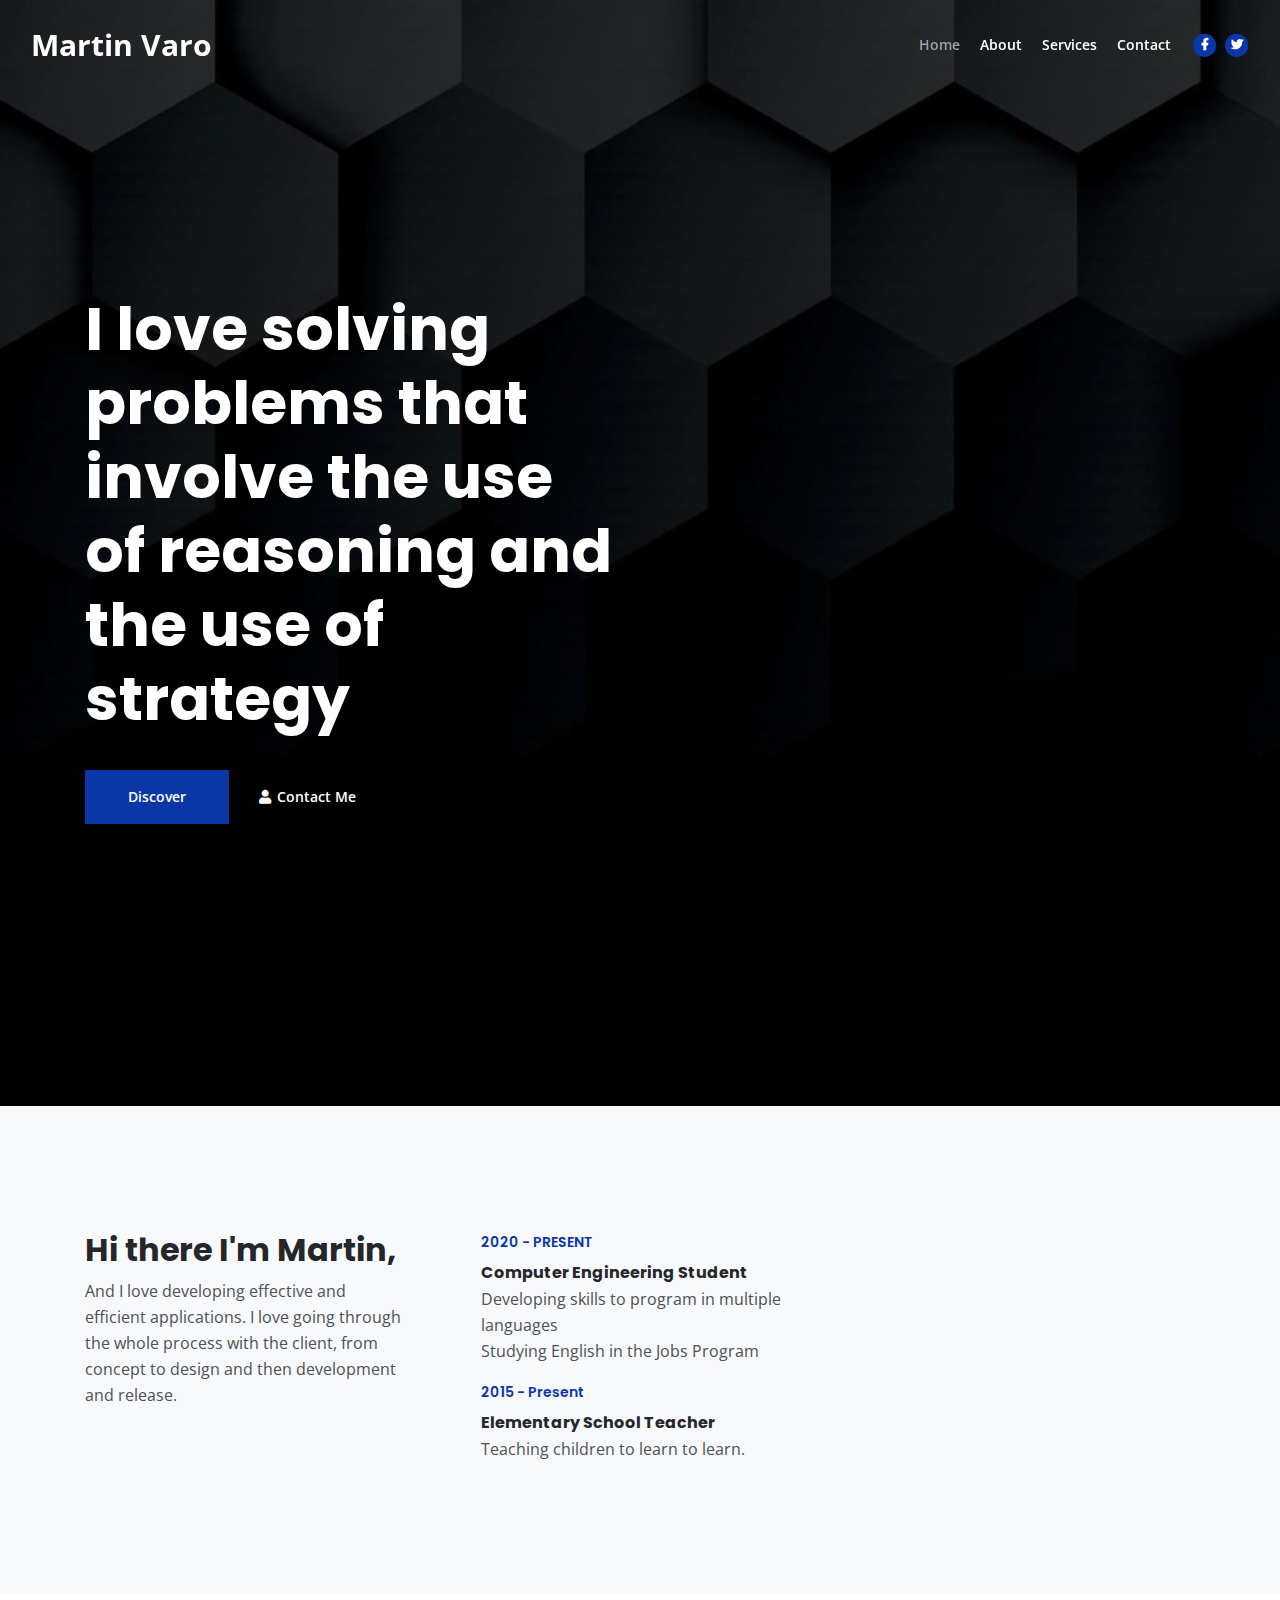
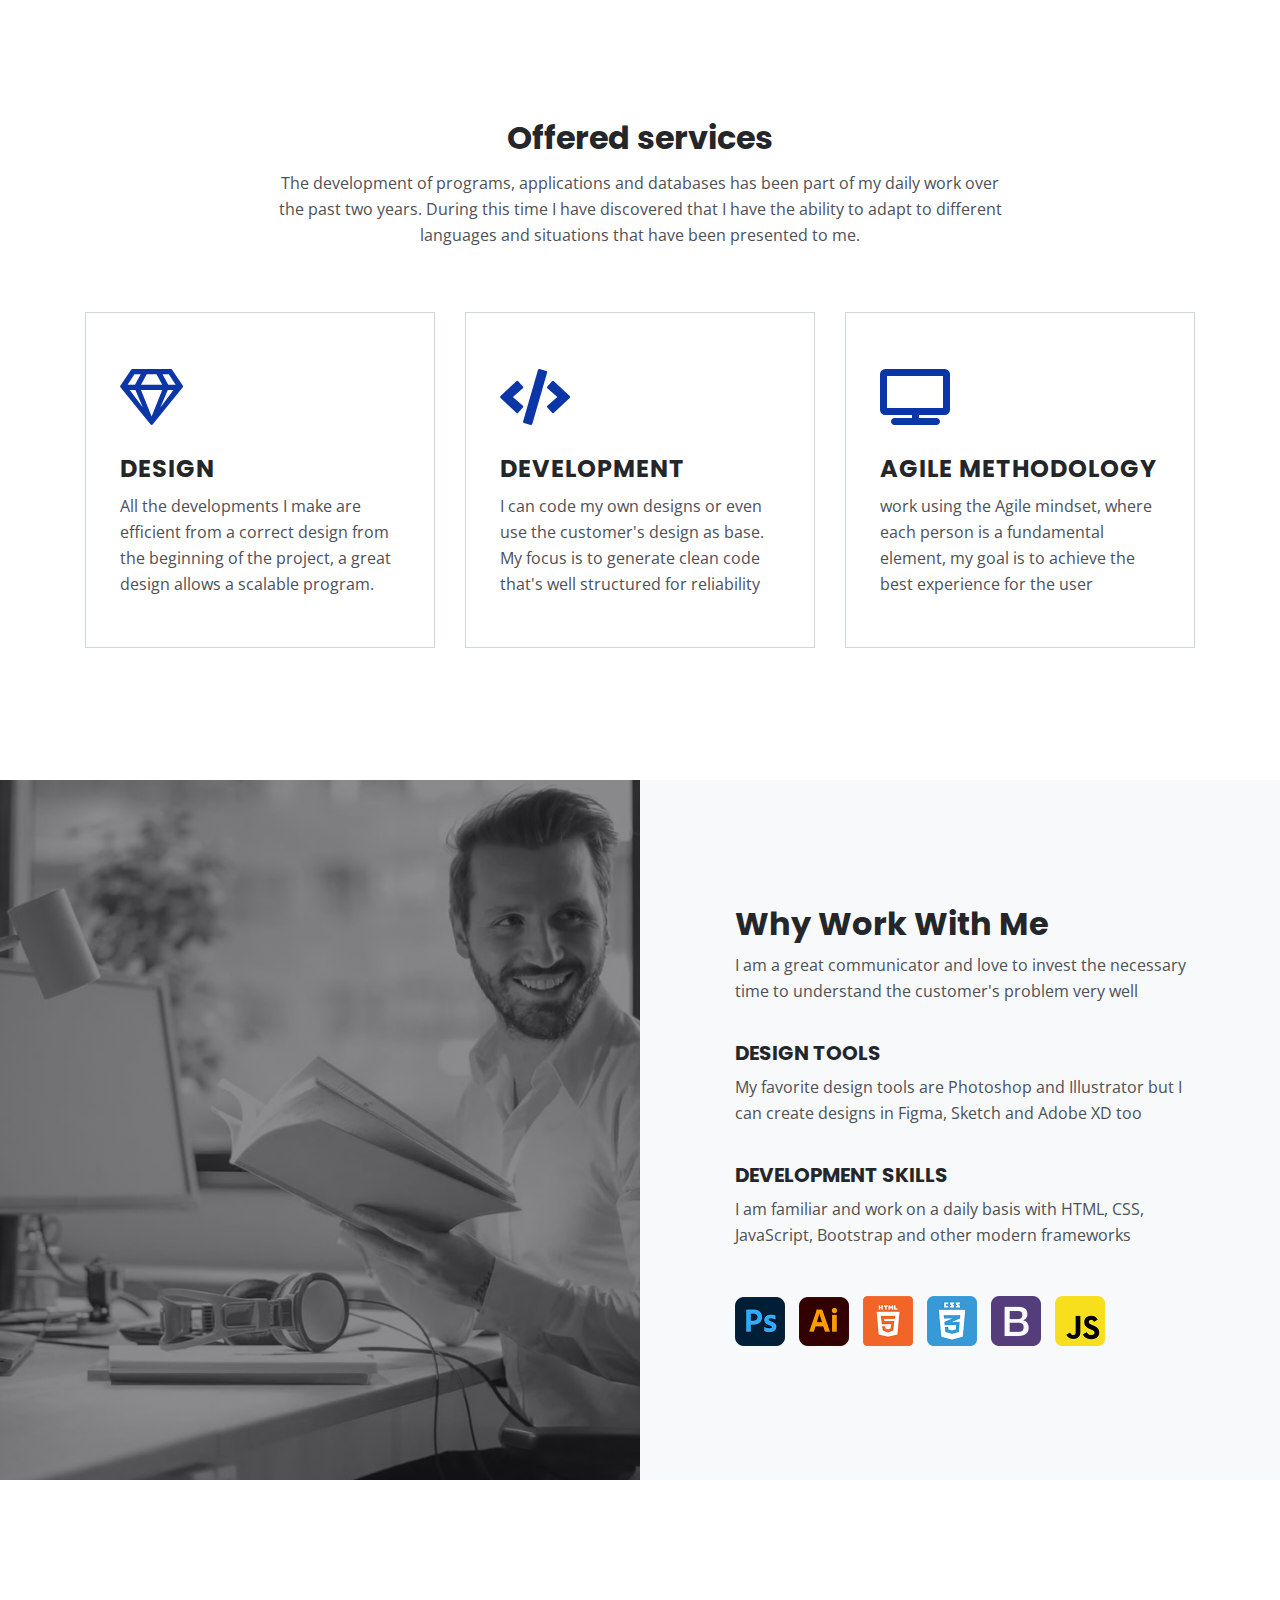
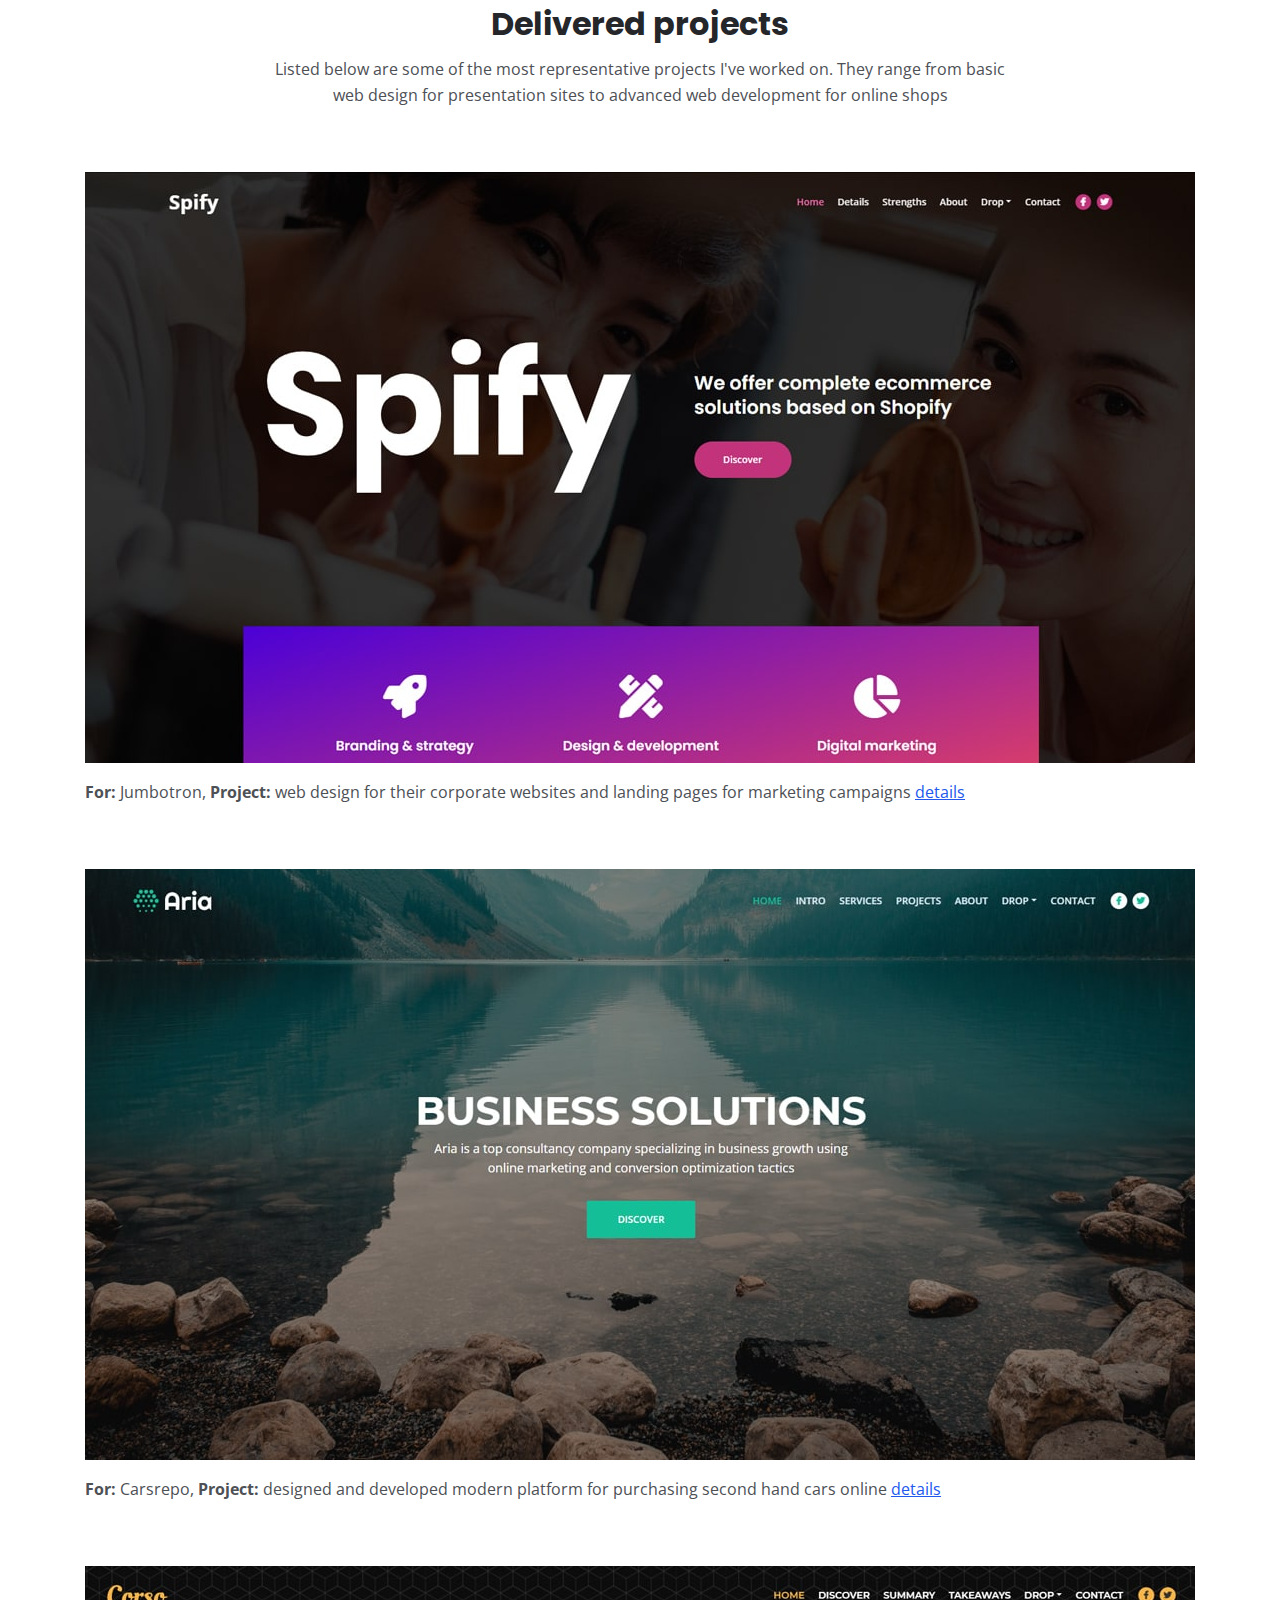
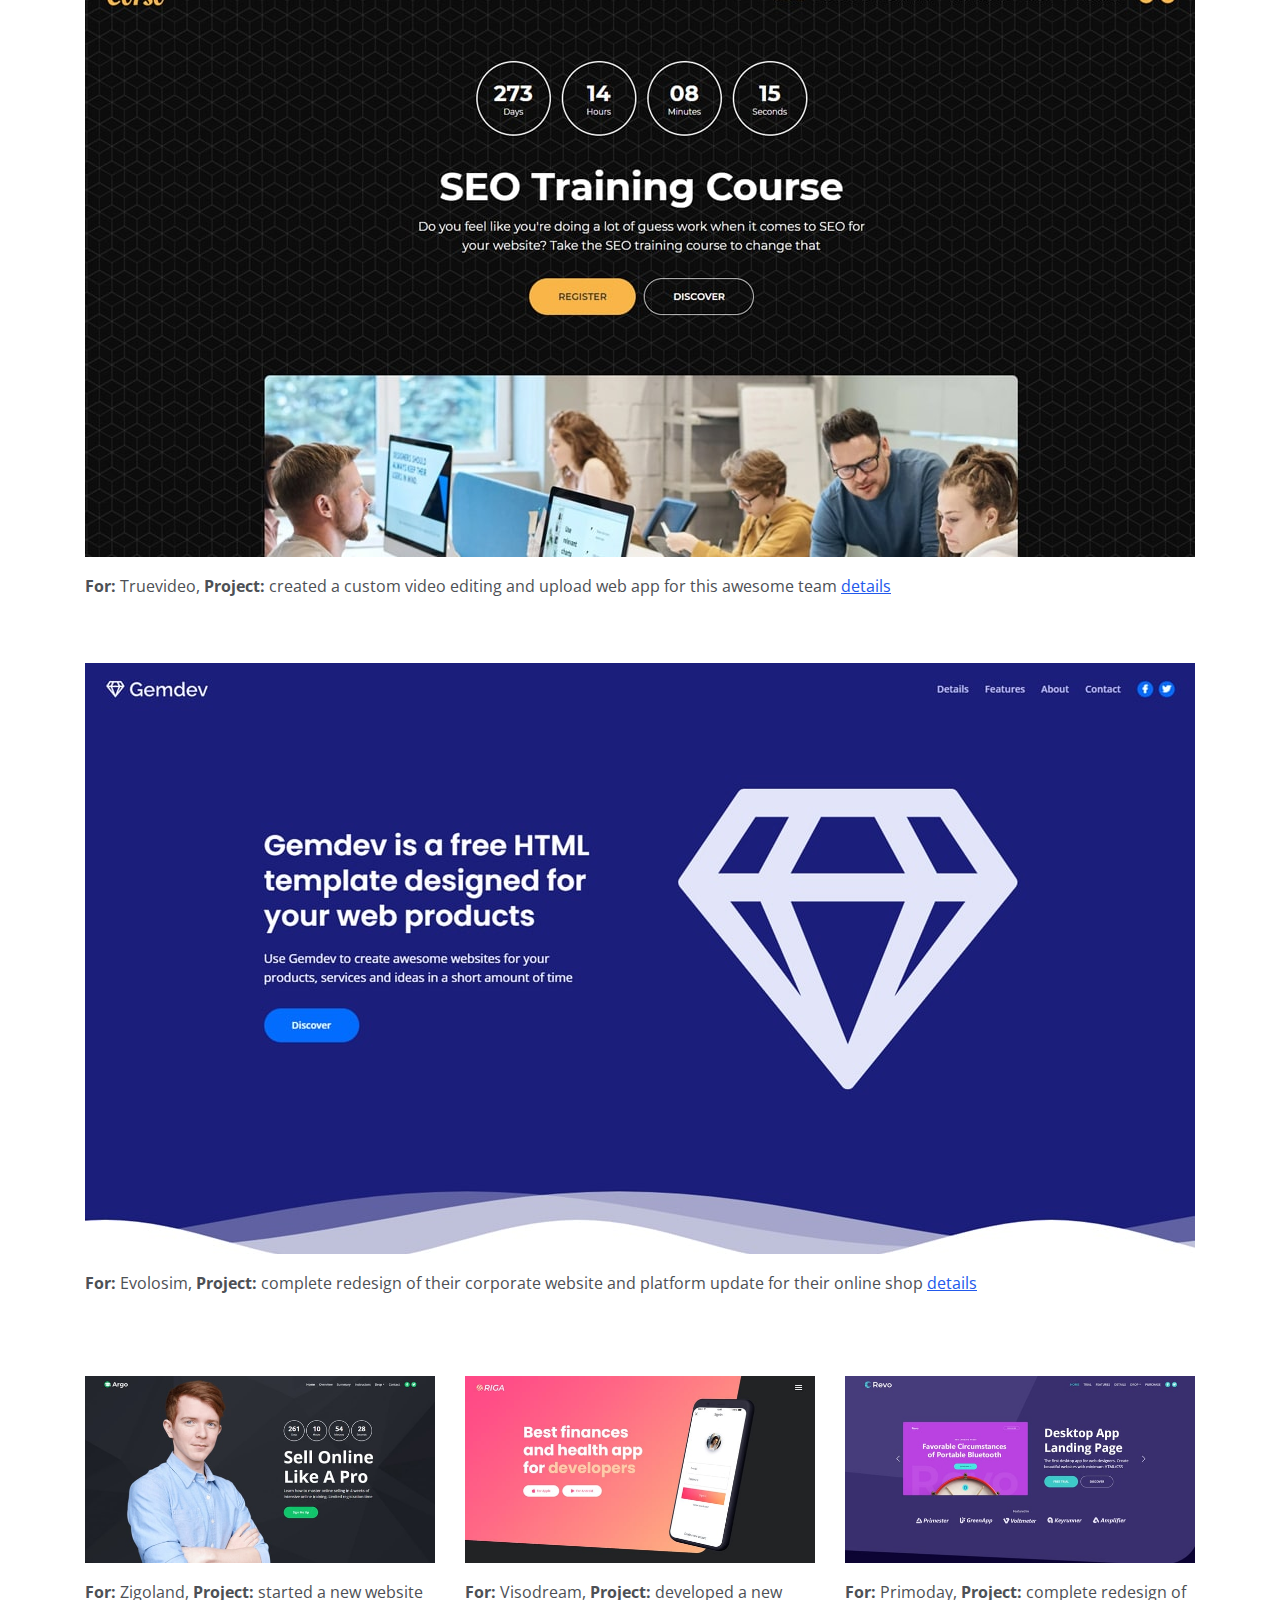
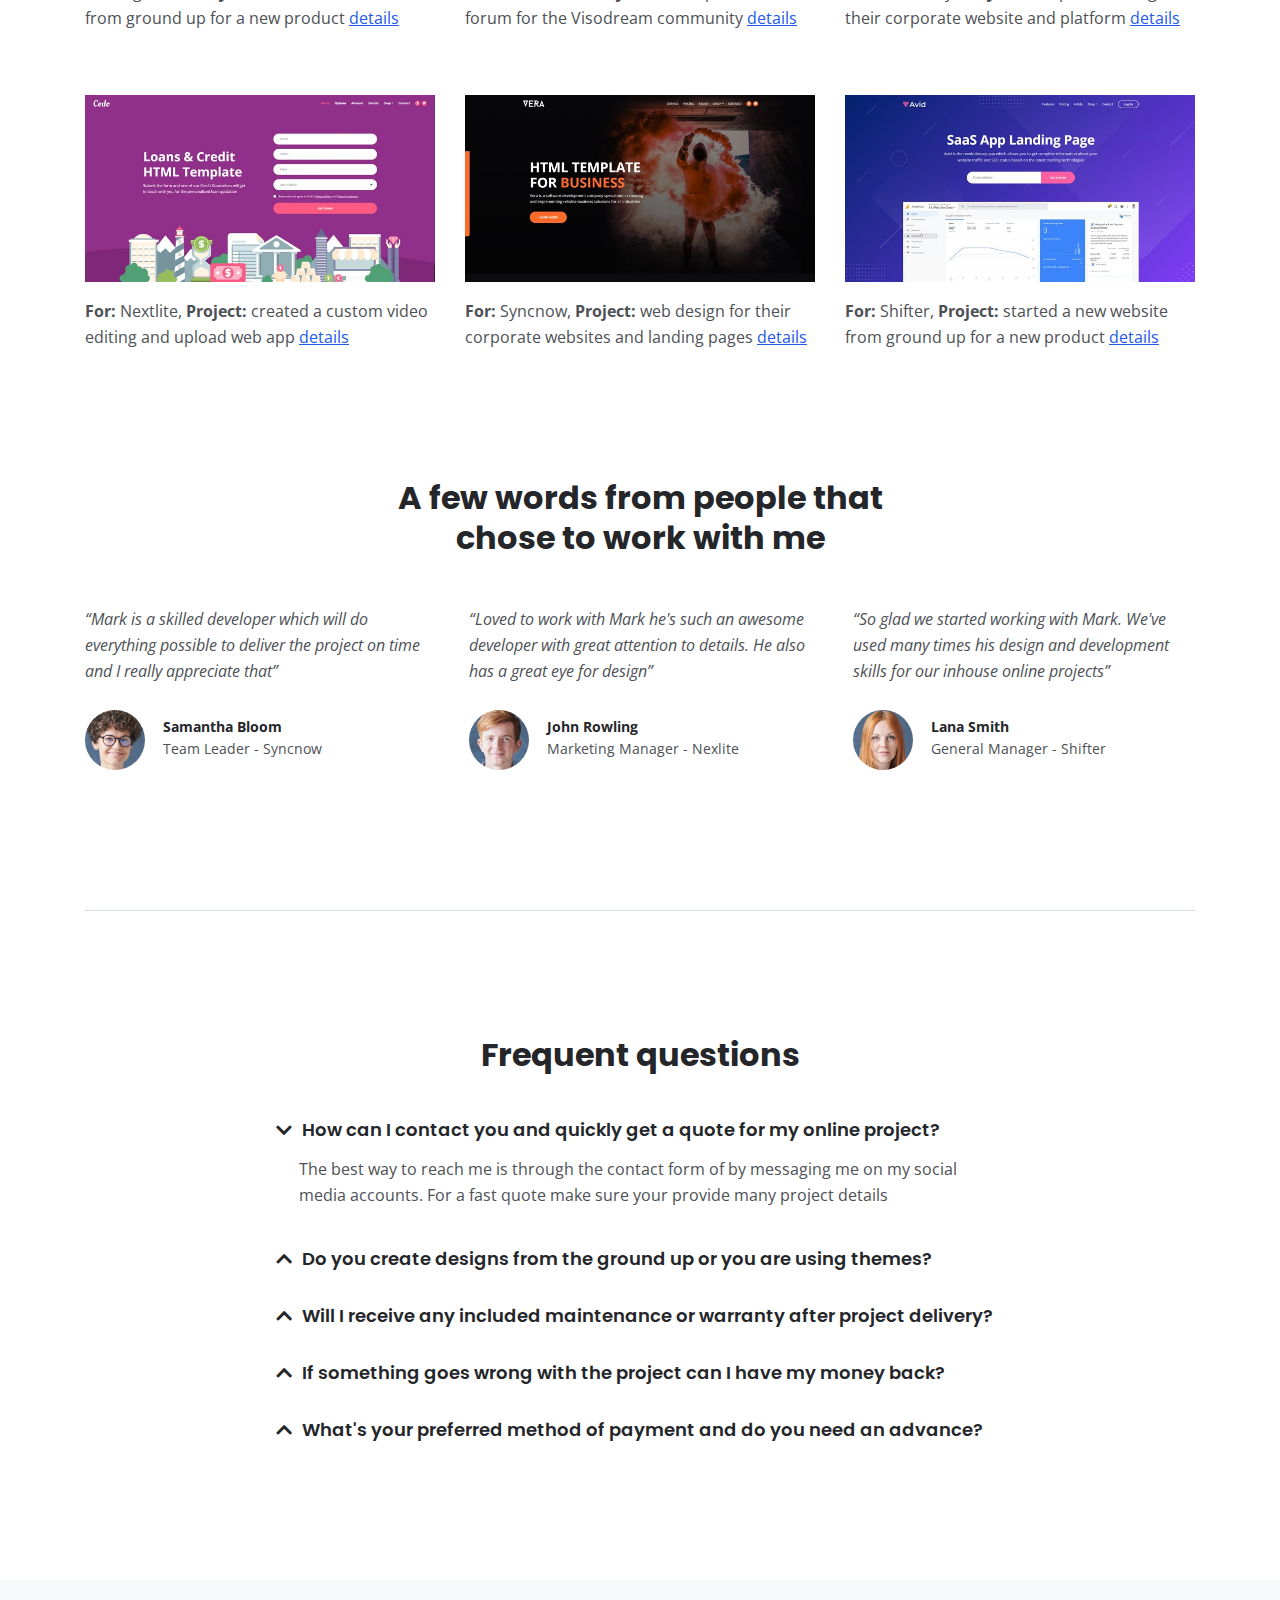
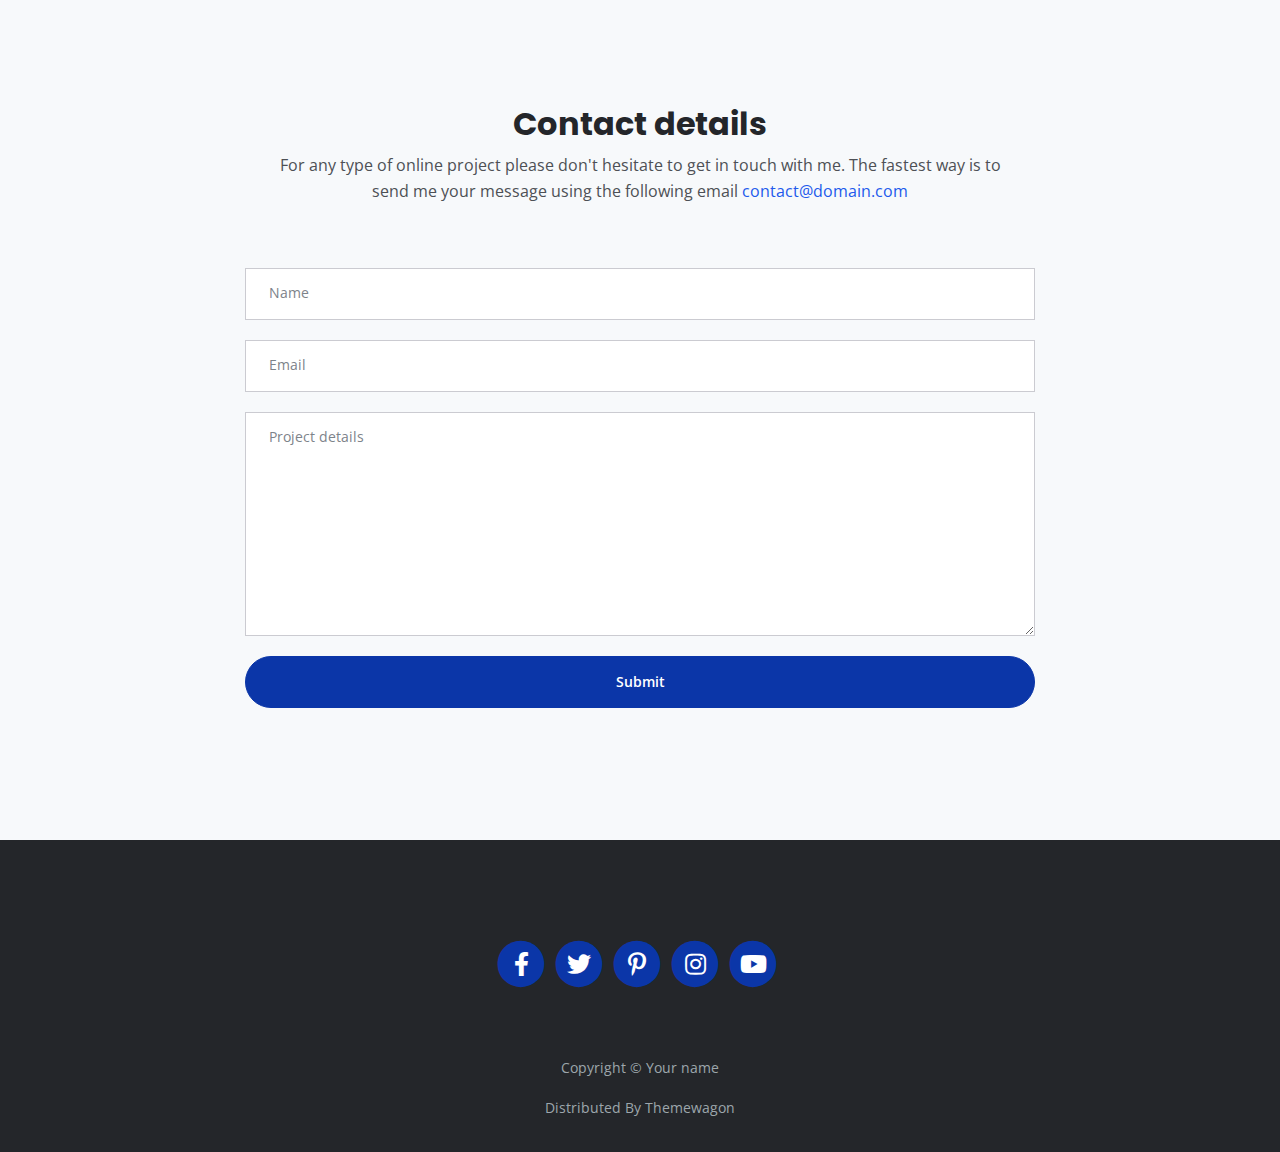
==== commit 959924c0: "Modificacion se Services y correccion en seccion about" ====
--- a/index.html
+++ b/index.html
@@ -79,7 +79,6 @@
     </nav> <!-- end of navbar -->
     <!-- end of navigation -->
 
-
     <!-- Header -->
     <header id="header" class="header">
         <div class="container">
@@ -111,24 +110,13 @@
                     <div class="text-container second">
                         <div class="time">2020 - PRESENT</div>
                         <h6>Computer Engineering Student</h6>
-                        <p>Developing skills to program in multiple languages</p>
-                        <p><p>Developing skills to program in multiple languages</p></p>
+                        <p>Developing skills to program in multiple languages <br>
+                            Studying English in the Jobs Program</p>
                         <div class="time">2015 - Present</div>
                         <h6>Elementary School Teacher </h6>
                         <p>Teaching children to learn to learn.</p>
                     </div> <!-- end of text-container -->
                 </div> <!-- end of col -->
-                <!-- 
-                <div class="col-lg-4">
-                    <div class="text-container third">
-                        <div class="time">2011 - 2015</div>
-                        <h6>Senior Web Designer</h6>
-                        <p>Inhouse web designer for ecommerce firm</p>
-                        <div class="time">2016 - 2017</div>
-                        <h6>Junior Web Designer</h6>
-                        <p>Junior web designer for small web agency</p>
-                    </div> end of text-container 
-                </div>--> <!-- end of col -->
             </div> <!-- end of row -->
         </div> <!-- end of container -->
     </div> <!-- end of basic-1 -->
@@ -141,7 +129,7 @@
             <div class="row">
                 <div class="col-lg-12">
                     <h2 class="h2-heading">Offered services</h2>
-                    <p class="p-heading">Web design and development have been my bread and butter for more than 5 years. During that time I've discovered that I can help startups and companies with the following services</p>
+                    <p class="p-heading">The development of programs, applications and databases has been part of my daily work over the past two years. During this time I have discovered that I have the ability to adapt to different languages and situations that have been presented to me.</p>
                 </div> <!-- end of col -->
             </div> <!-- end of row -->
             <div class="row">
@@ -149,7 +137,7 @@
                     <div class="text-box">
                         <i class="far fa-gem"></i>
                         <h4>DESIGN</h4>
-                        <p>Successful online projects start with good design. It establishes a solid foundation for future development and allows for long term growth</p>
+                        <p>All the developments I make are efficient from a correct design from the beginning of the project, a great design allows a scalable program.</p>
                     </div> <!-- end of text-box -->
                 </div> <!-- end of col -->
                 <div class="col-lg-4">
@@ -162,8 +150,8 @@
                 <div class="col-lg-4">
                     <div class="text-box">
                         <i class="fas fa-tv"></i>
-                        <h4>BASIC SEO</h4>
-                        <p>i can setup your project to use basic SEO principles which will push your project to the first page on search engines and save you ads money</p>
+                        <h4>AGILE METHODOLOGY</h4>
+                        <p> work using the Agile mindset, where each person is a fundamental element, my goal is to achieve the best experience for the user</p>
                     </div> <!-- end of text-box -->
                 </div> <!-- end of col -->
             </div> <!-- end of row -->
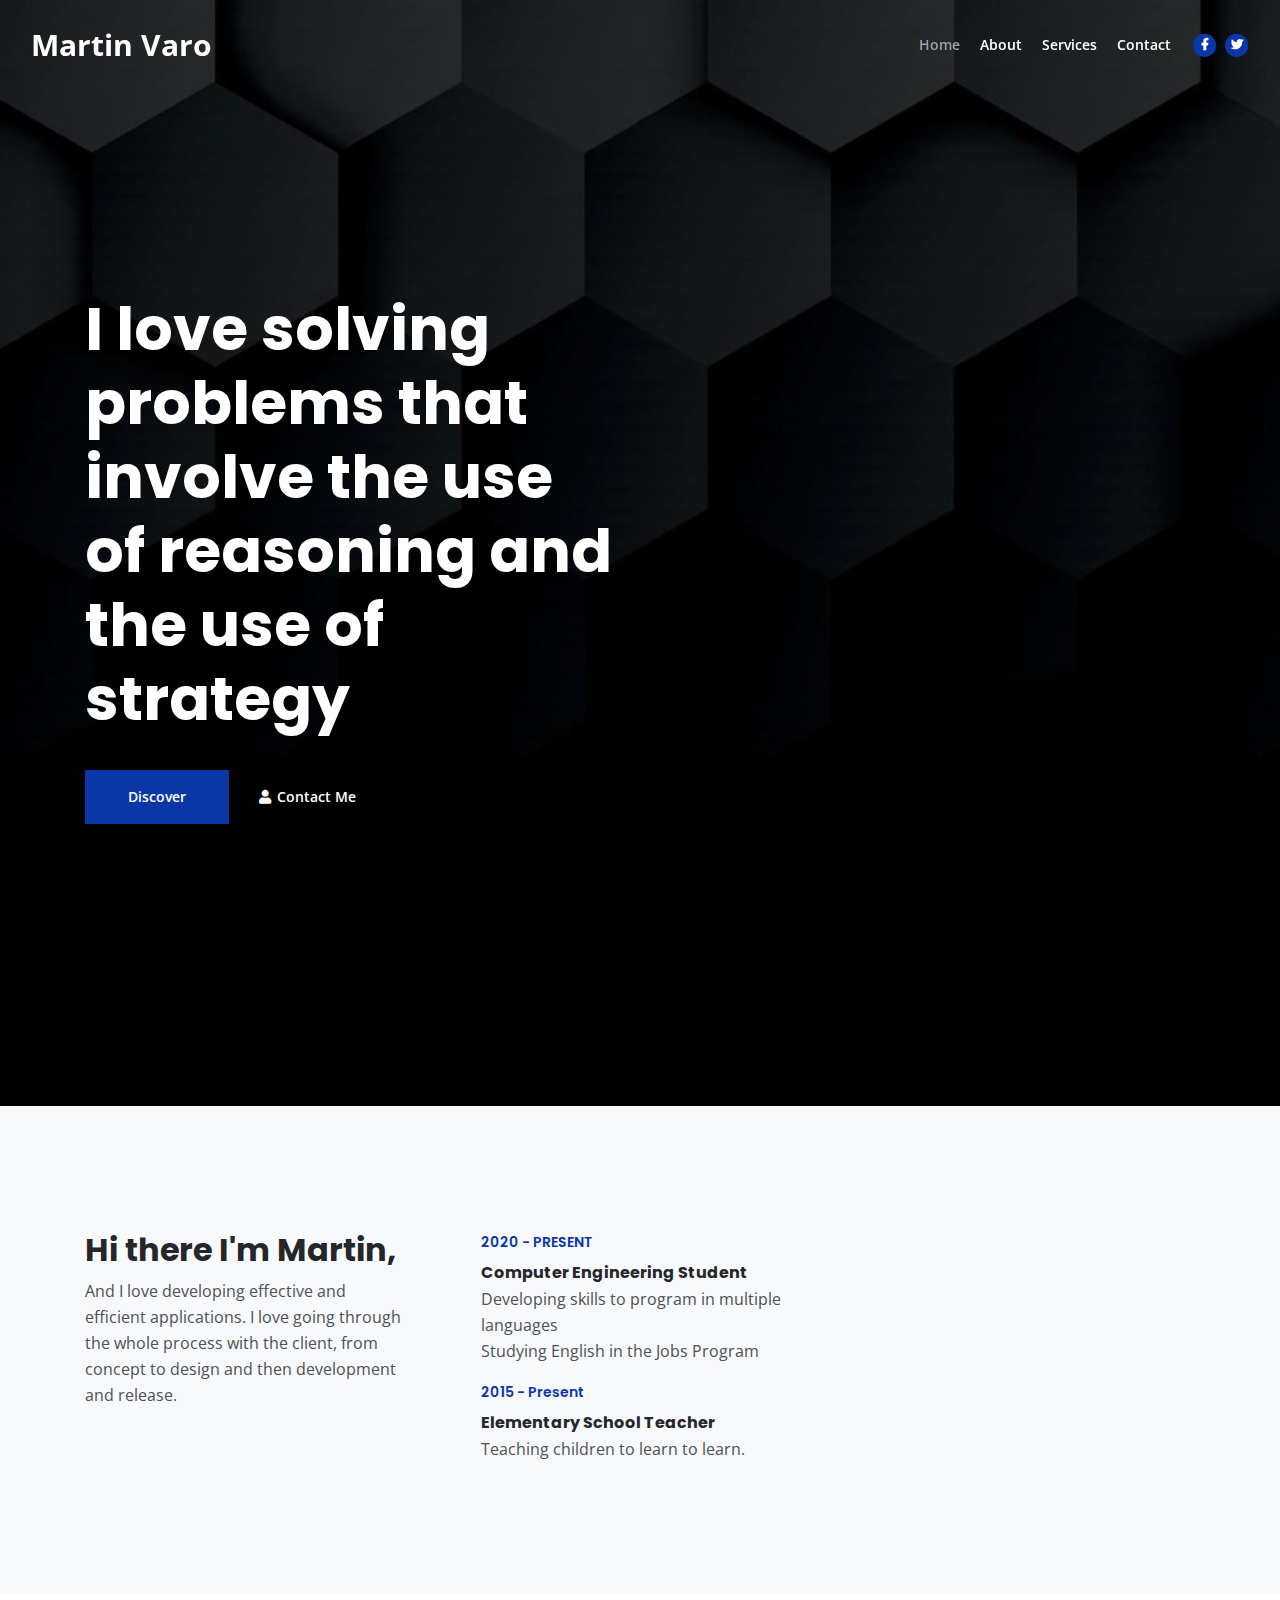
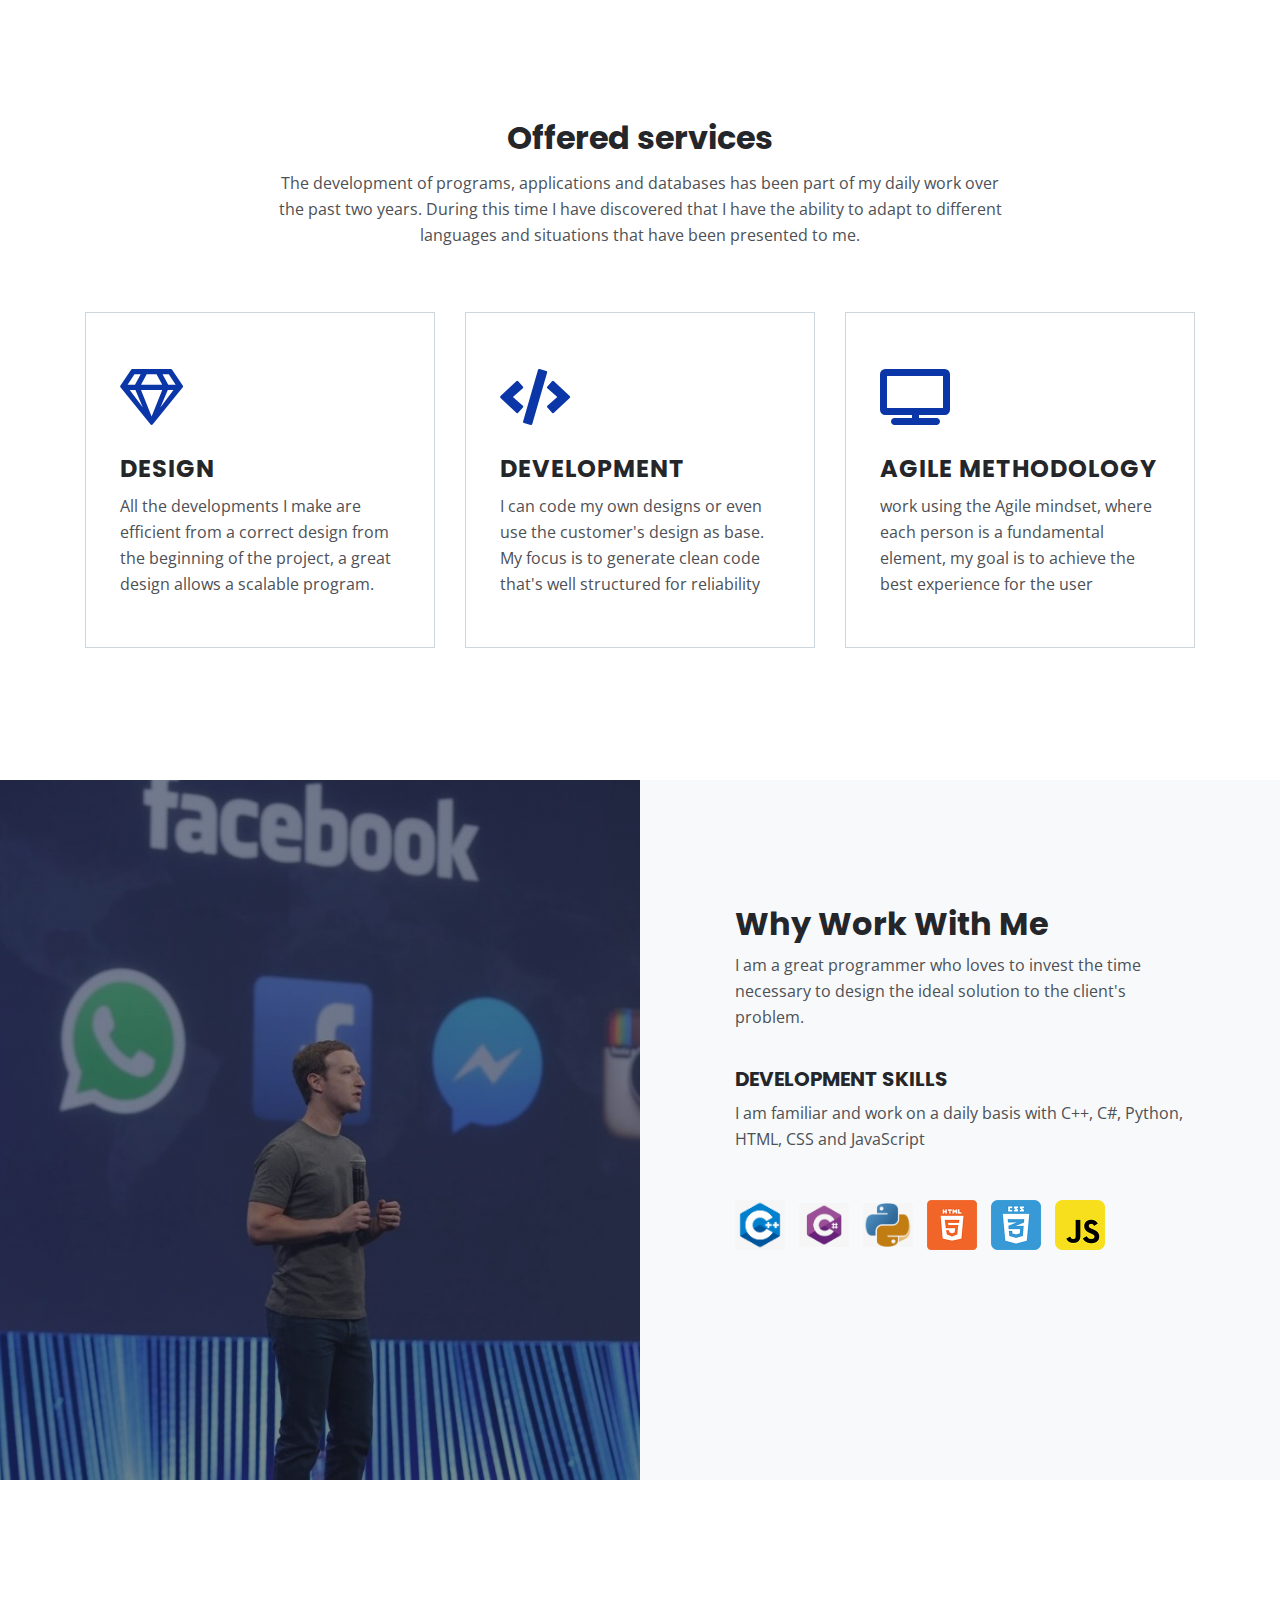
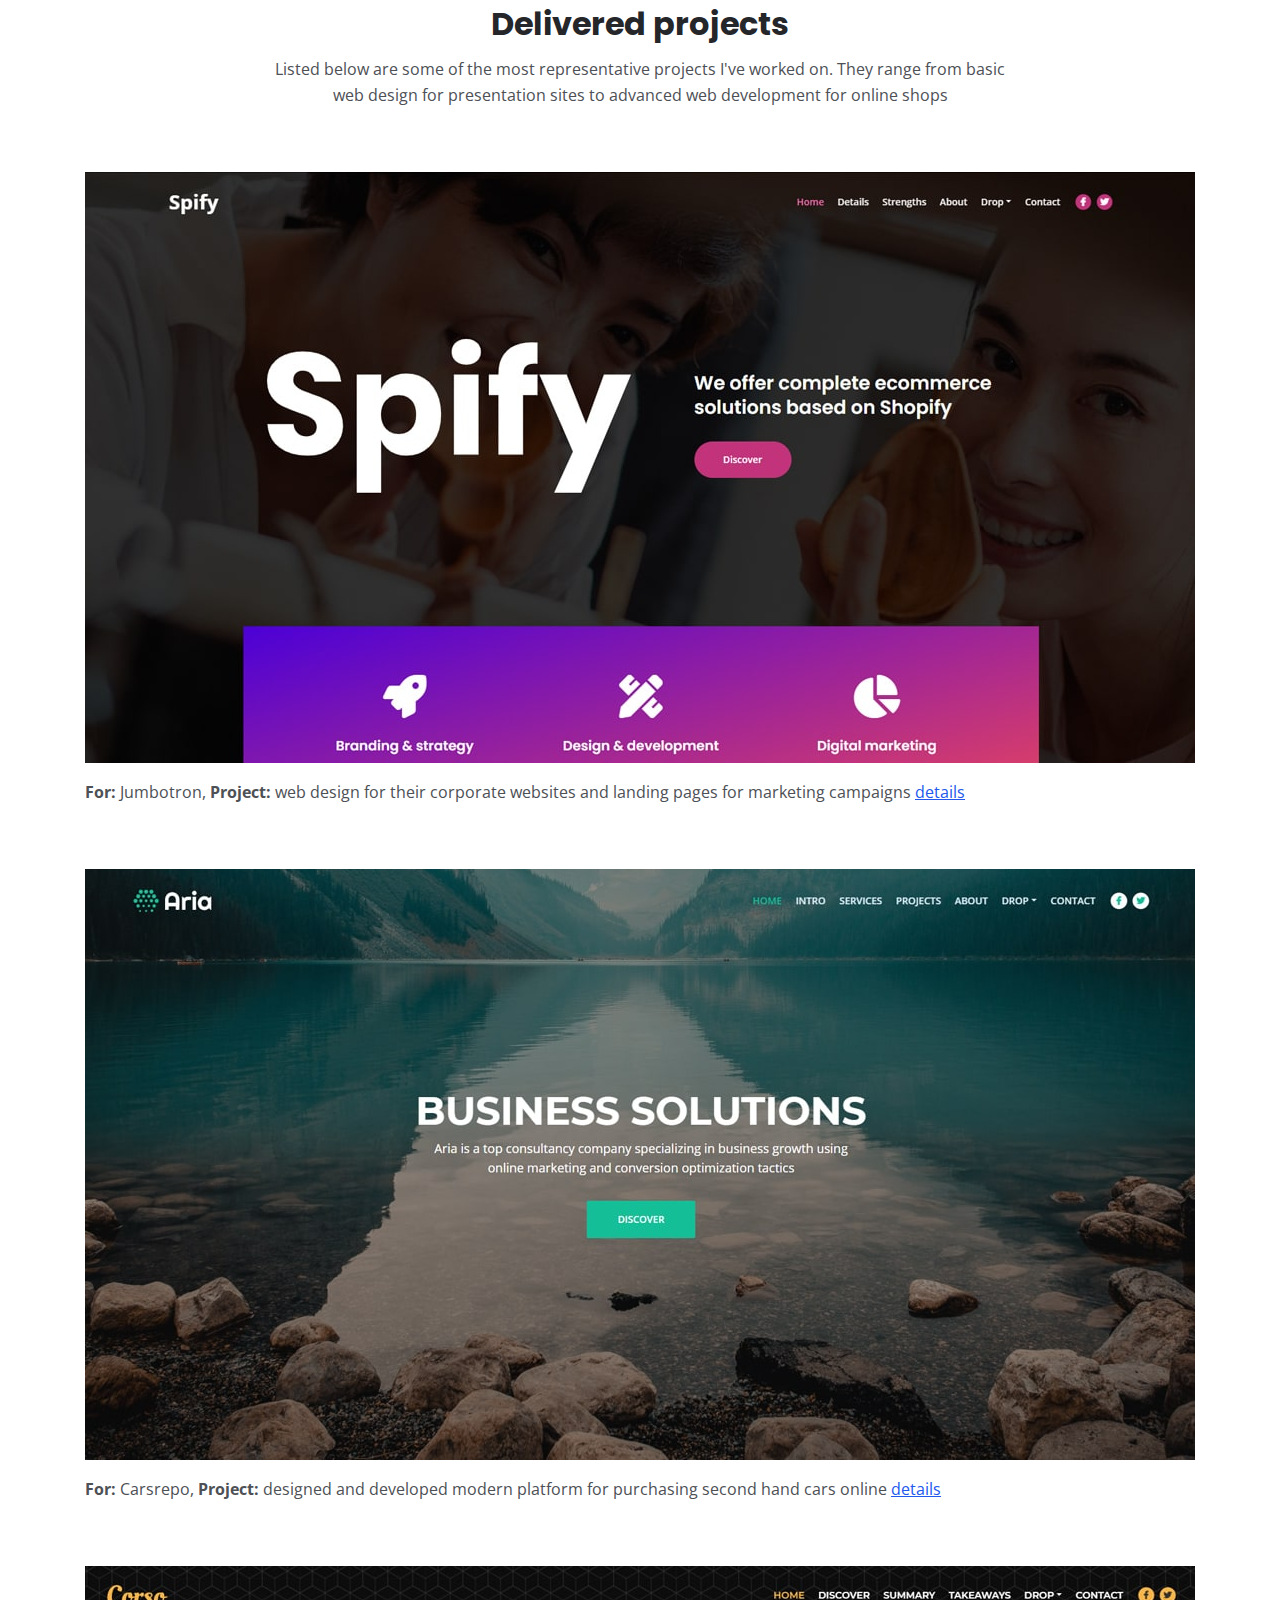
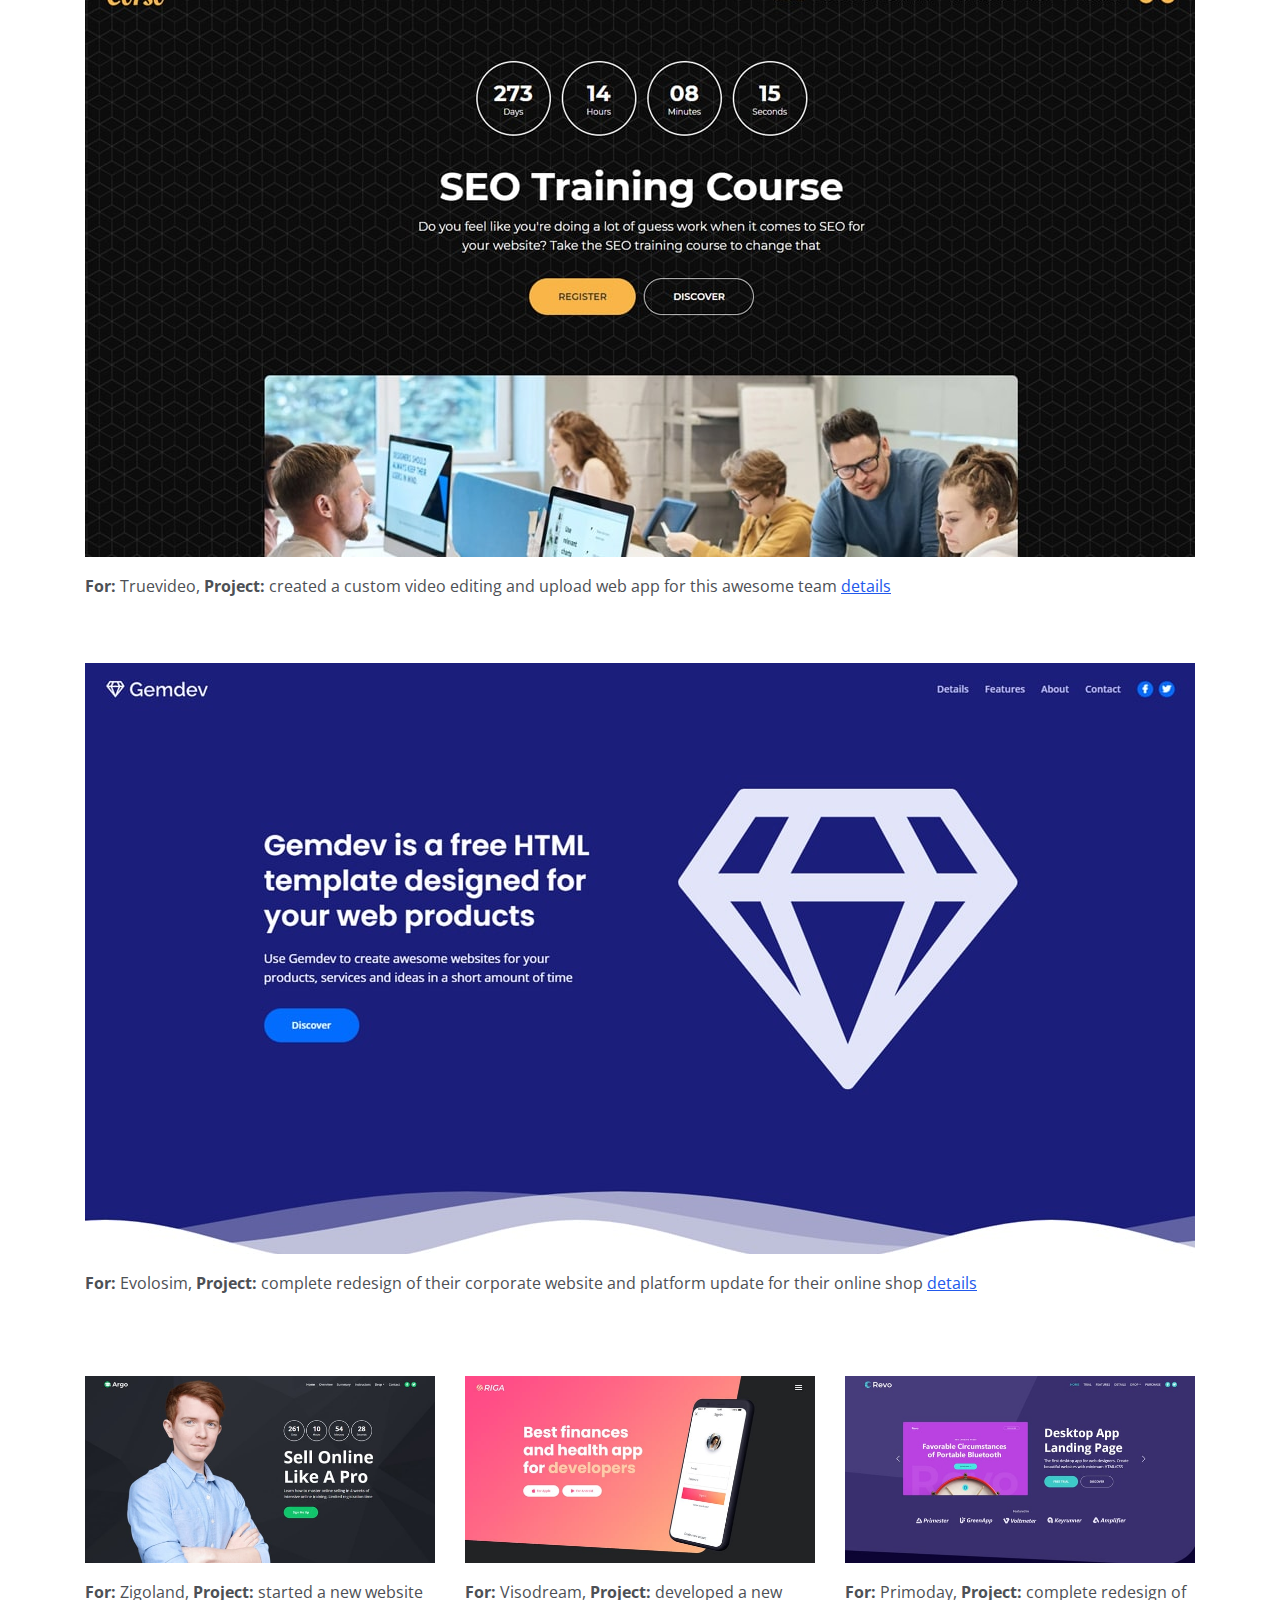
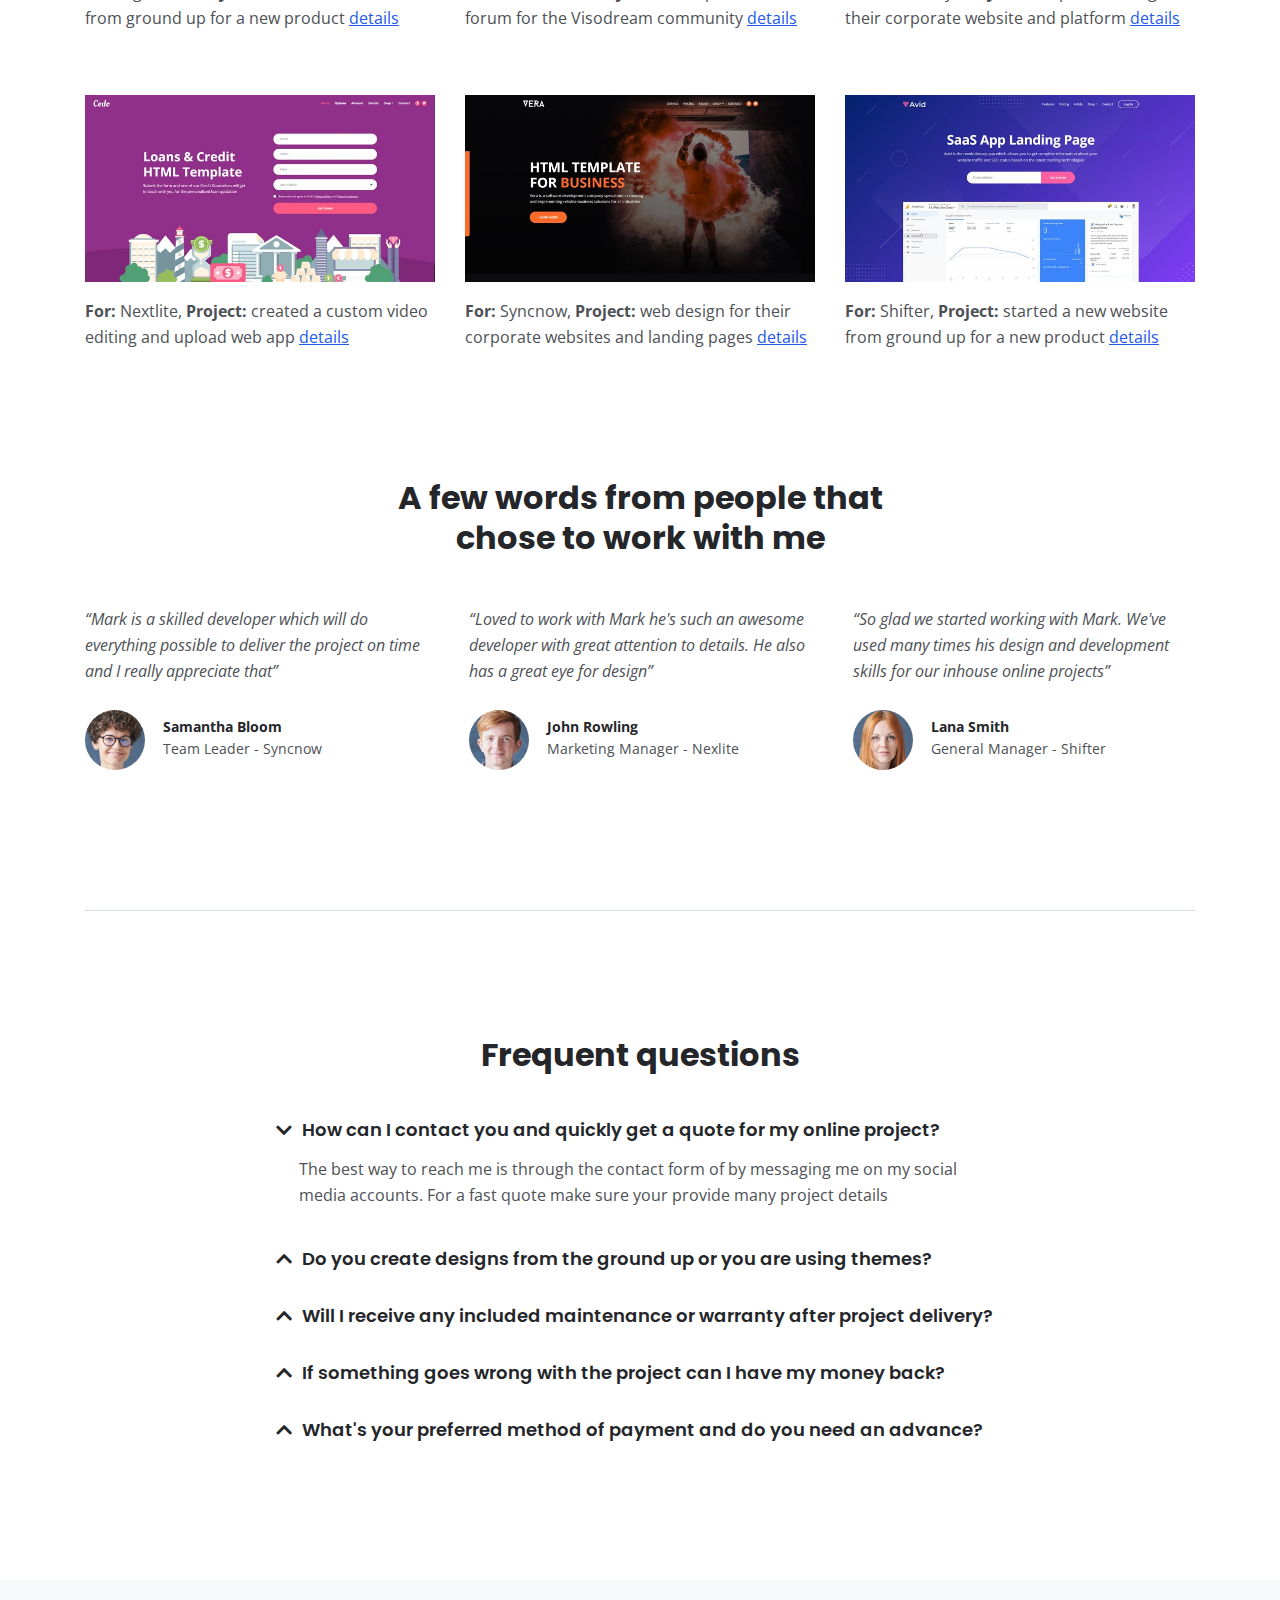
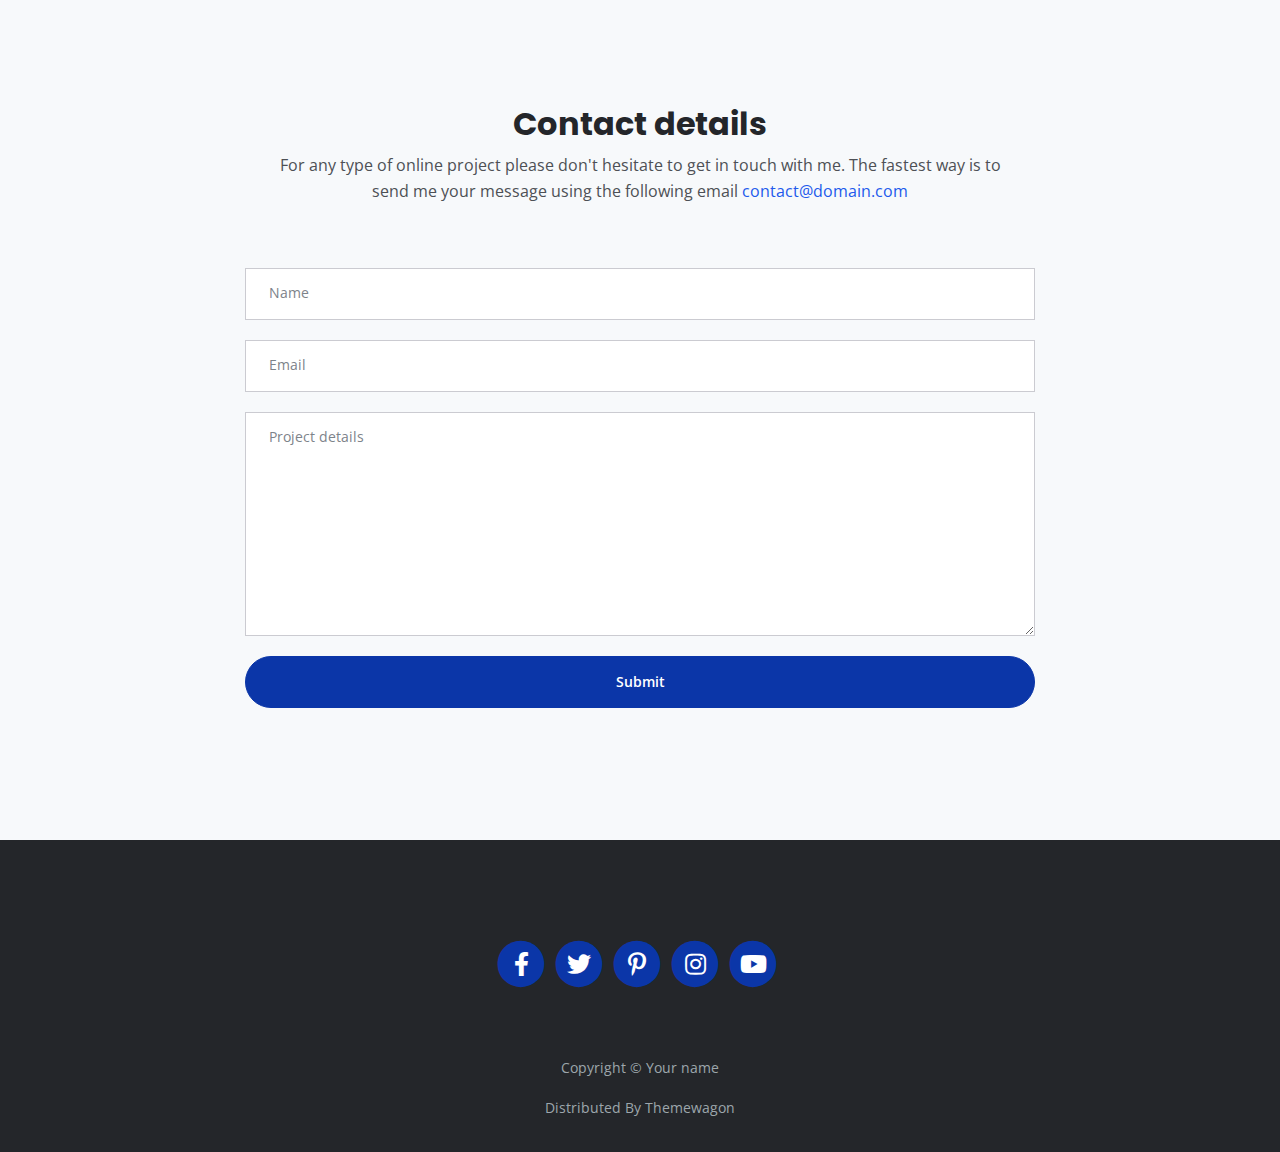
==== commit ff055cf6: "Modificacion Details, agregamos iconos de C y python" ====
--- a/index.html
+++ b/index.html
@@ -171,18 +171,19 @@
                         <!-- Text Container -->
                         <div class="text-container">
                             <h2>Why Work With Me</h2>
-                            <p>I am a great communicator and love to invest the necessary time to understand the customer's problem very well</p>
-                            <h5>DESIGN TOOLS</h5>
+                            <p>I am a great programmer who loves to invest the time necessary to design the ideal solution to the client's problem.</p>
+                            <!--<h5>DESIGN TOOLS</h5>
                             <p>My favorite design tools are Photoshop and Illustrator but I can create designs in Figma, Sketch and Adobe XD too</p>
+                            -->
                             <h5>DEVELOPMENT SKILLS</h5>
-                            <p>I am familiar and work on a daily basis with HTML, CSS, JavaScript, Bootstrap and other modern frameworks</p>
+                            <p>I am familiar and work on a daily basis with C++, C#, Python, HTML, CSS and JavaScript</p>
                             
                             <div class="icons-container">
-                                <img src="images/details-icon-photoshop.png" alt="alternative">
-                                <img src="images/details-icon-illustrator.png" alt="alternative">
+                                <img src="images/details-icon-c++len.jpg" alt="alternative">
+                                <img src="images/details-icon-csharp.jpg" alt="alternative">
+                                <img src="images/details-icon-python.jpg" alt="alternative">
                                 <img src="images/details-icon-html.png" alt="alternative">
                                 <img src="images/details-icon-css.png" alt="alternative">
-                                <img src="images/details-icon-bootstrap.png" alt="alternative">
                                 <img src="images/details-icon-javascript.png" alt="alternative">
                             </div> <!-- end of icons-container -->
                         </div> <!-- end of text-container -->
--- a/css/styles.css
+++ b/css/styles.css
@@ -620,7 +620,7 @@
 /*******************/
 .split .area-1 {
 	height: 430px;
-	background: linear-gradient(to bottom right, rgba(25, 26, 29, 0.5), rgba(25, 26, 29, 0.5)), url('../images/details-background.jpg') center center no-repeat;
+	background: linear-gradient(to bottom right, rgba(25, 26, 29, 0.5), rgba(25, 26, 29, 0.5)), url('../images/details-background2.jpg') center center no-repeat;
 	background-size: cover;
 }
 
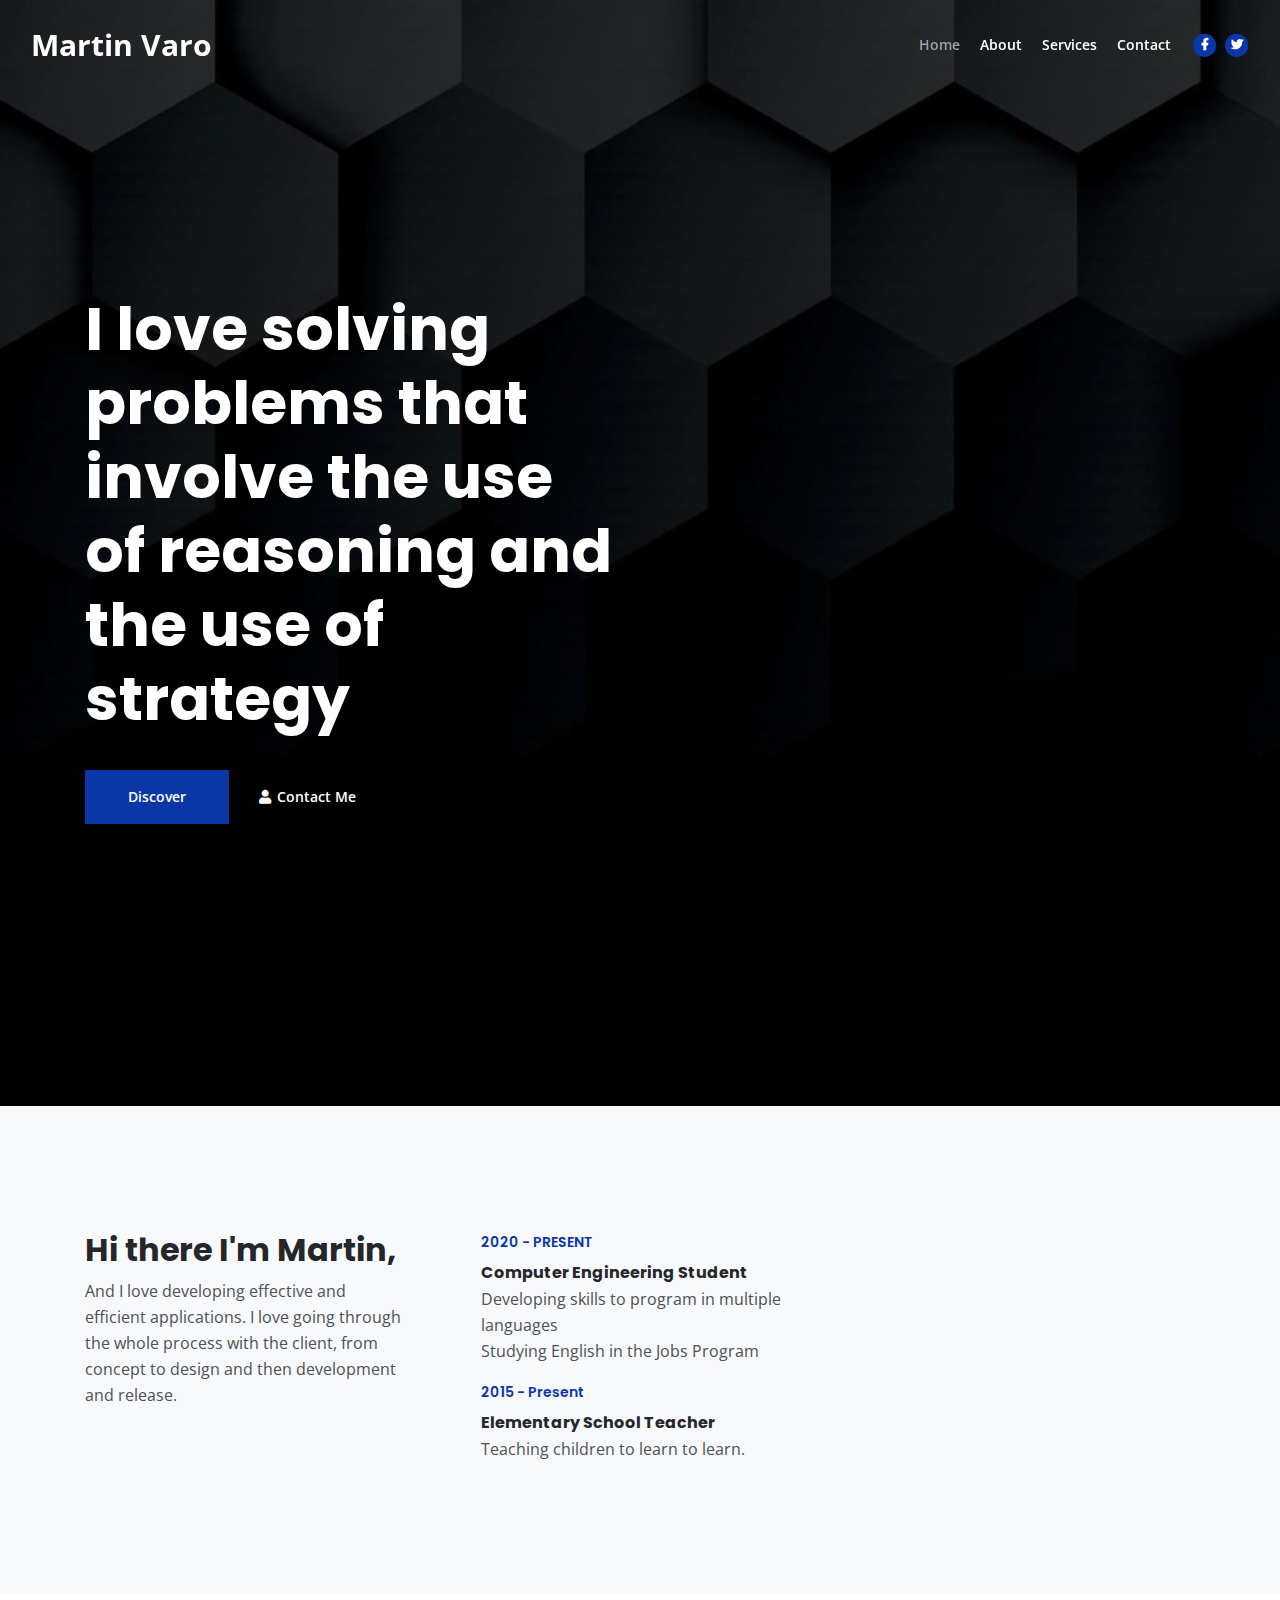
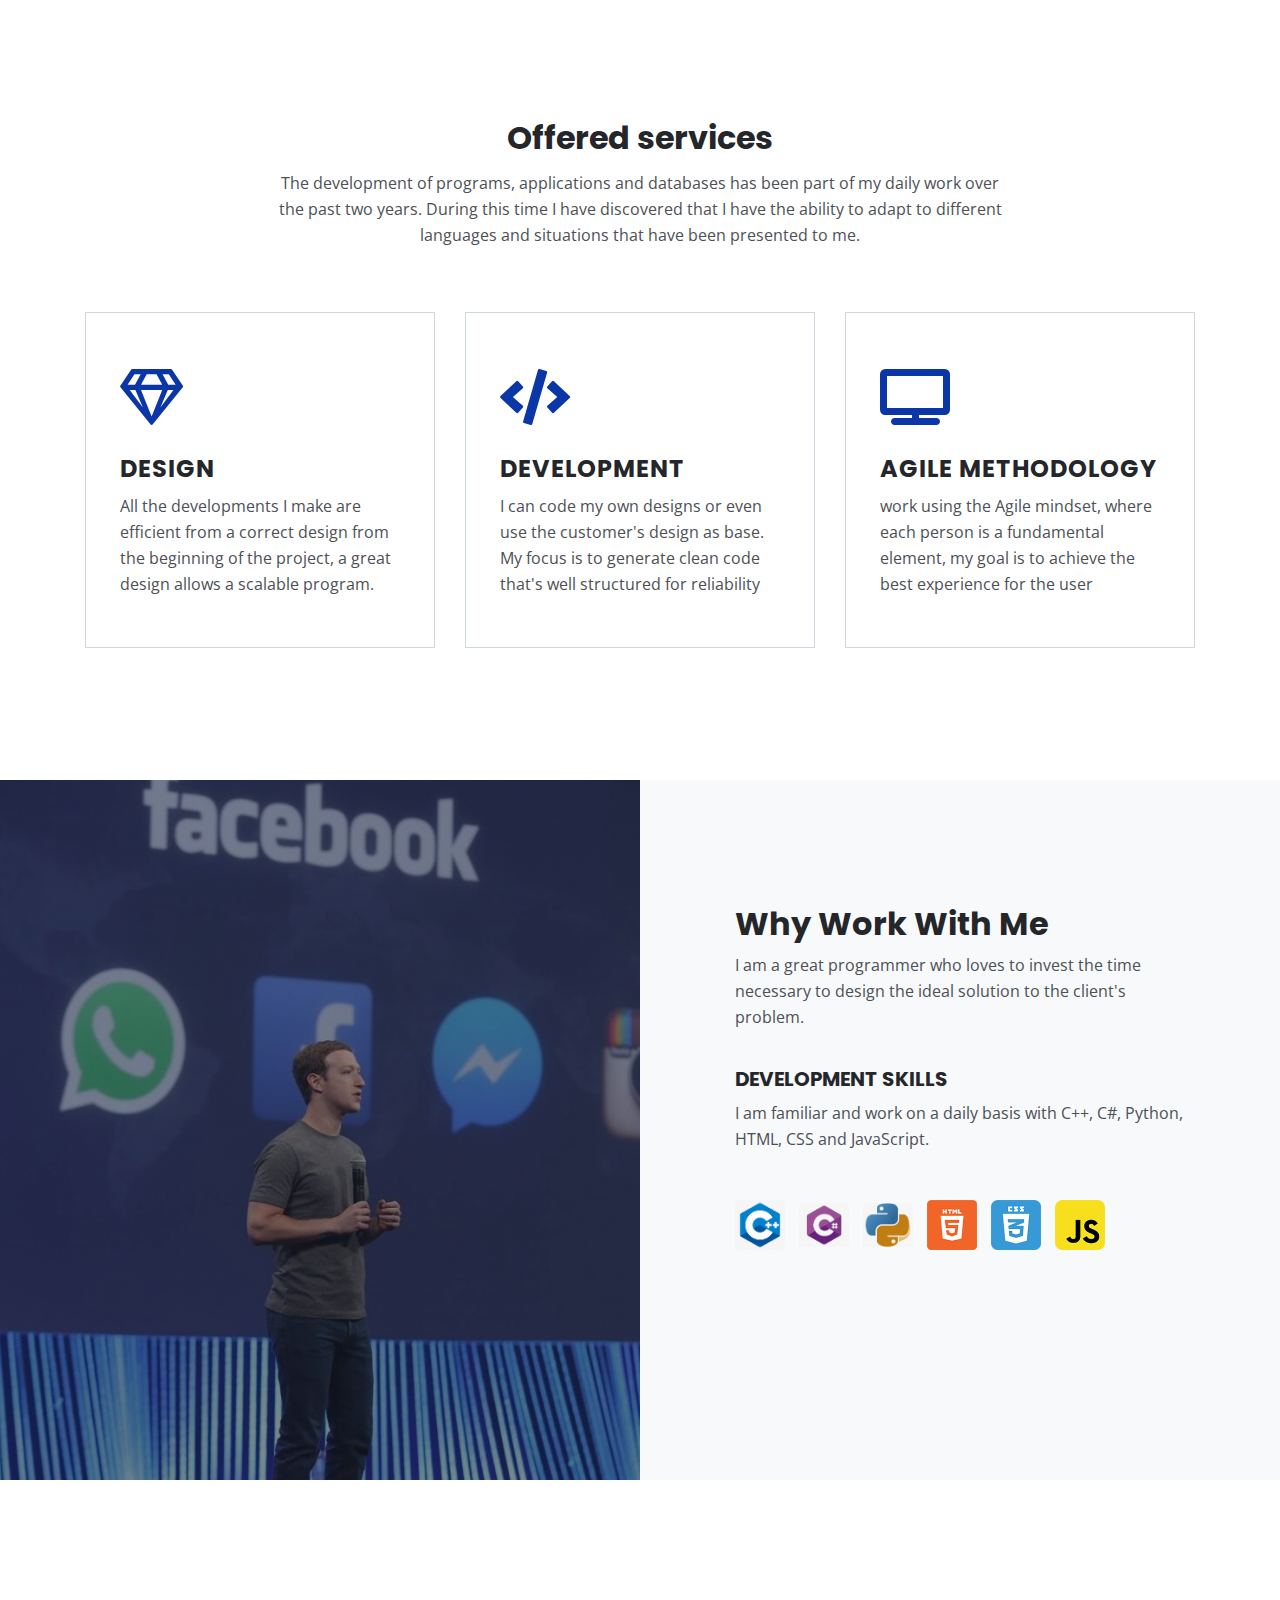
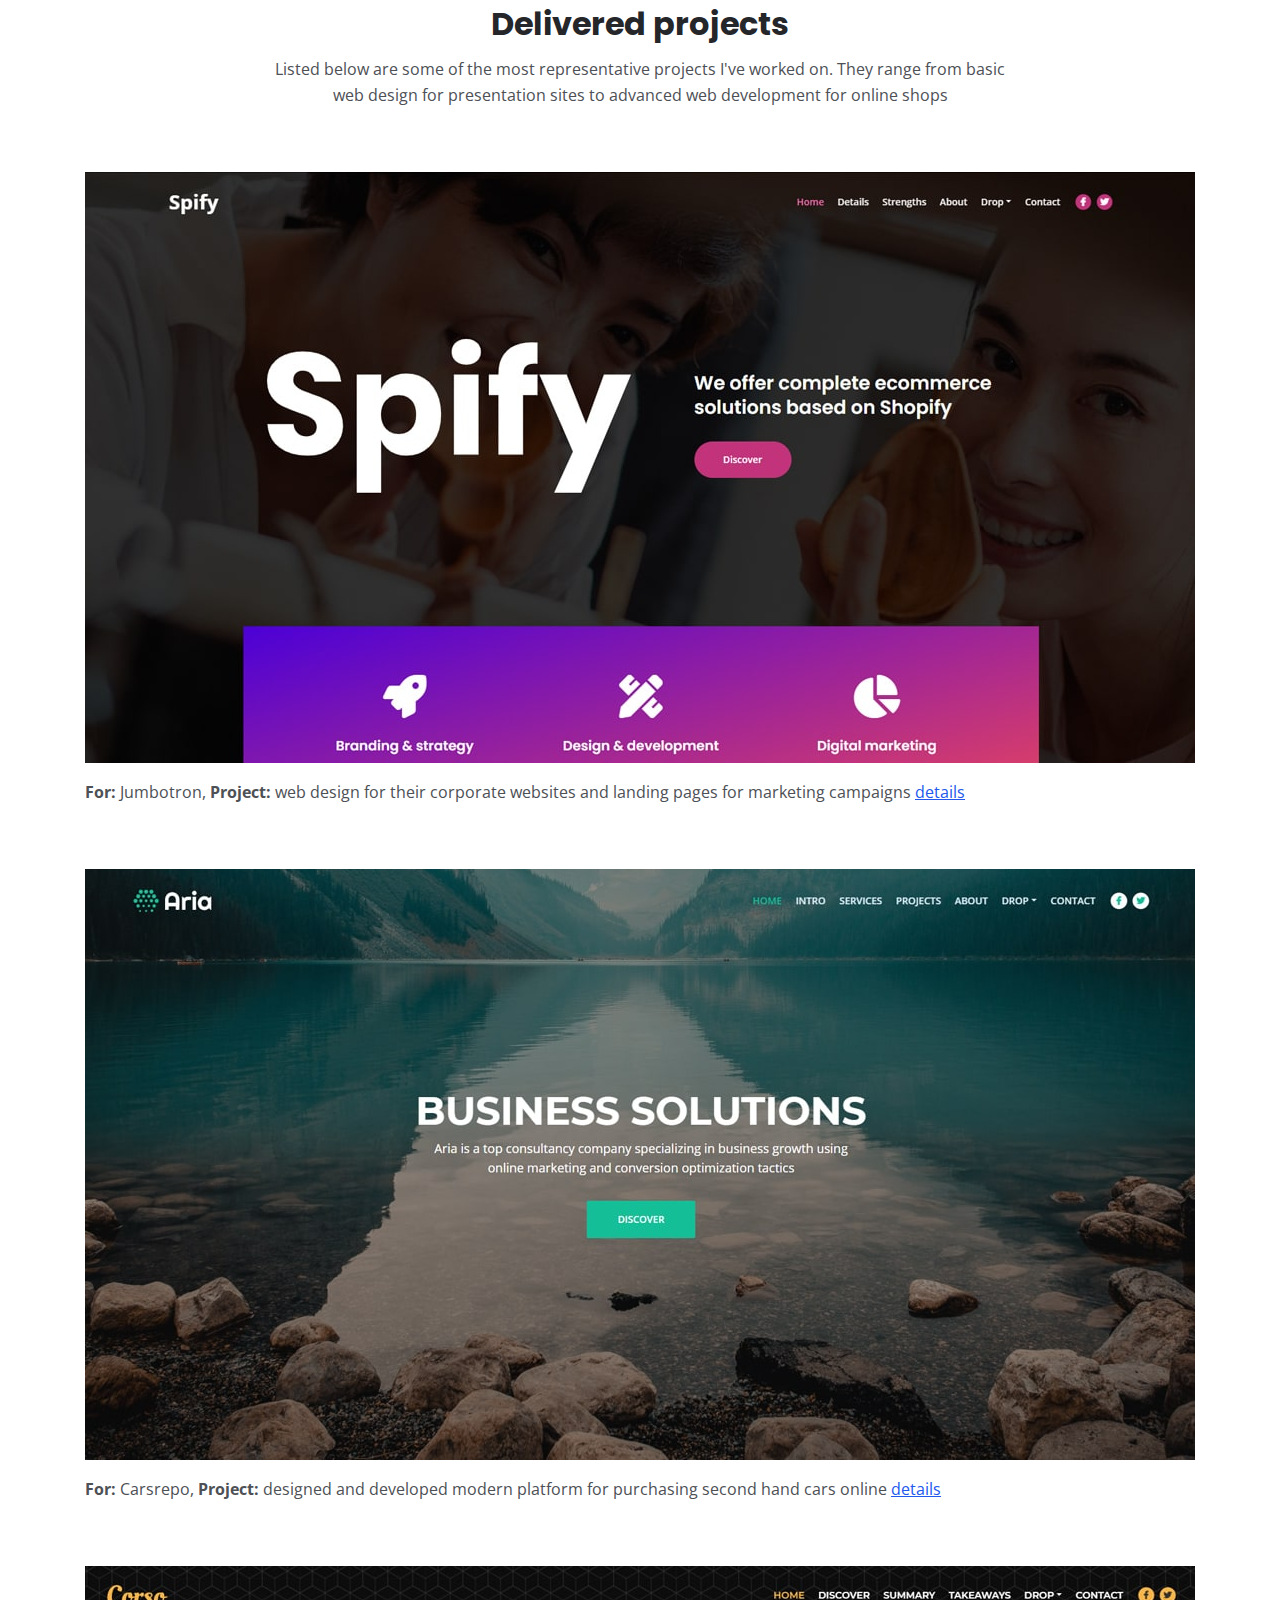
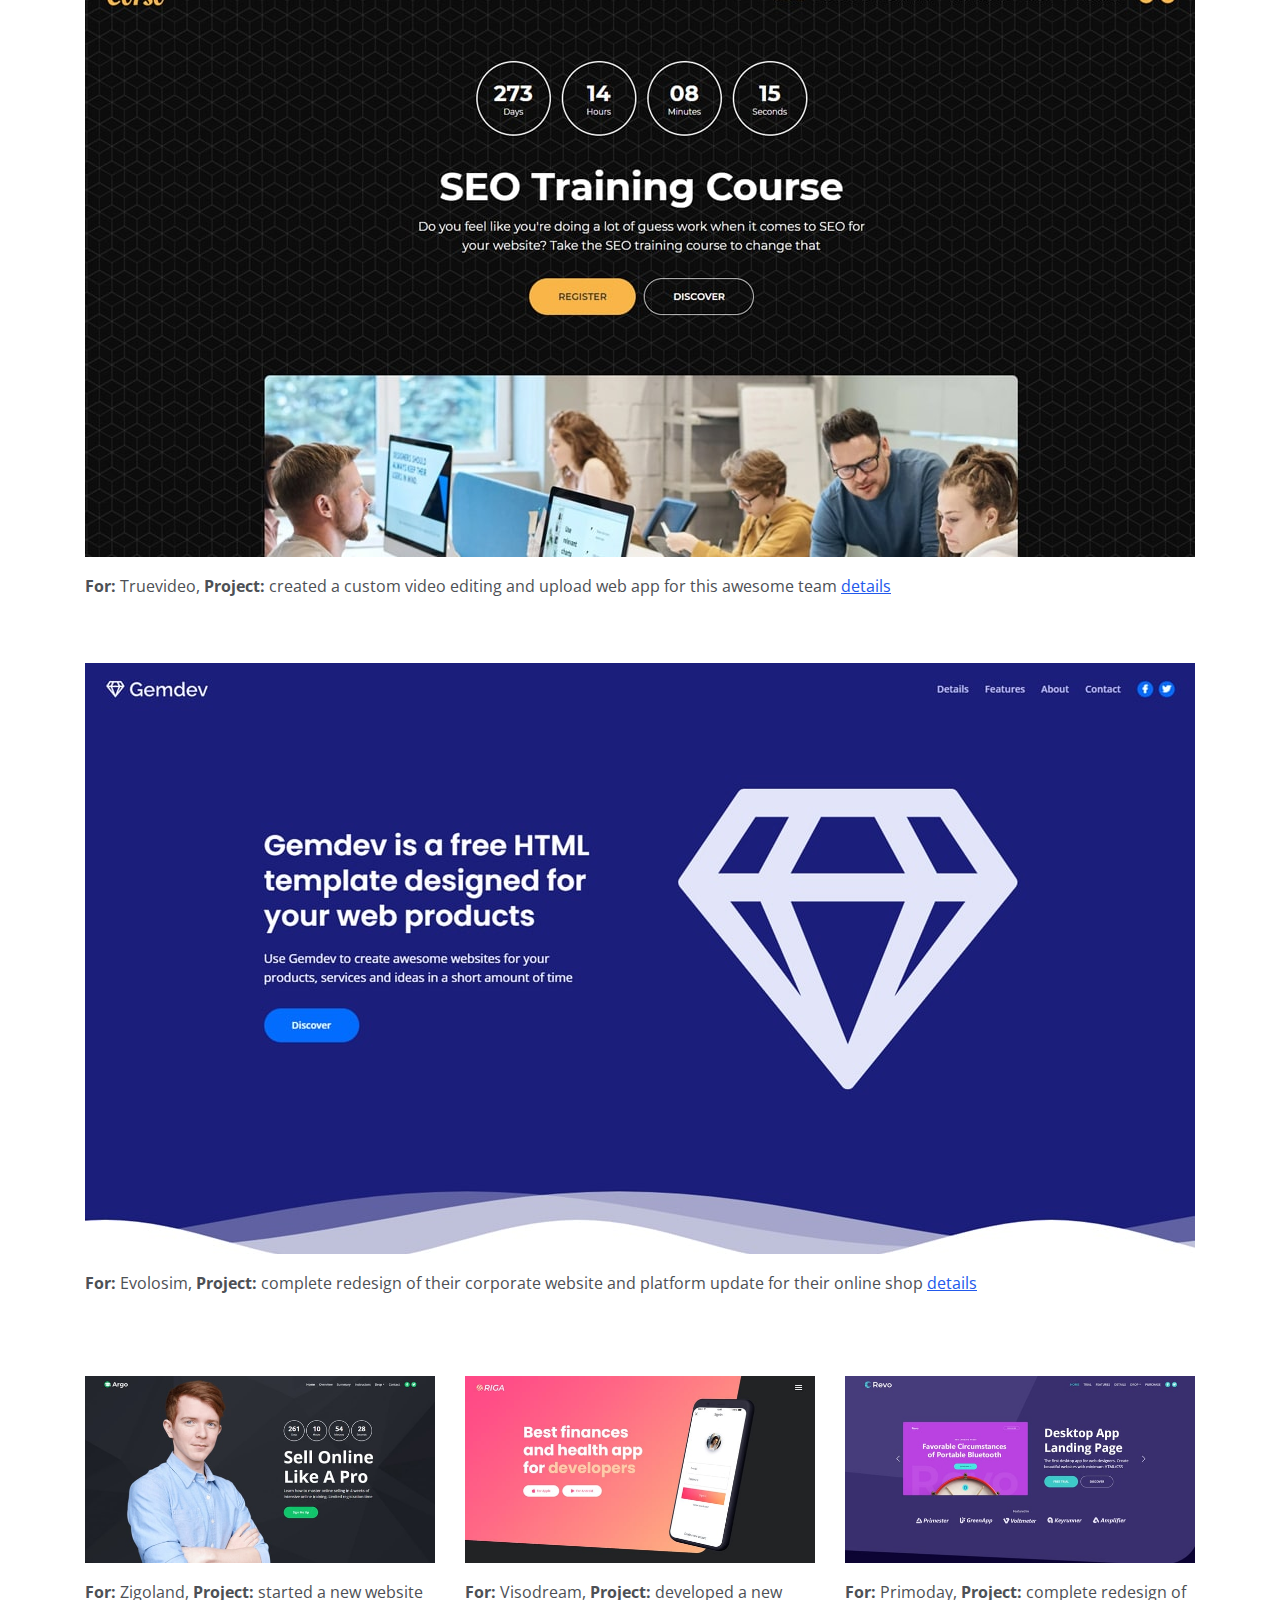
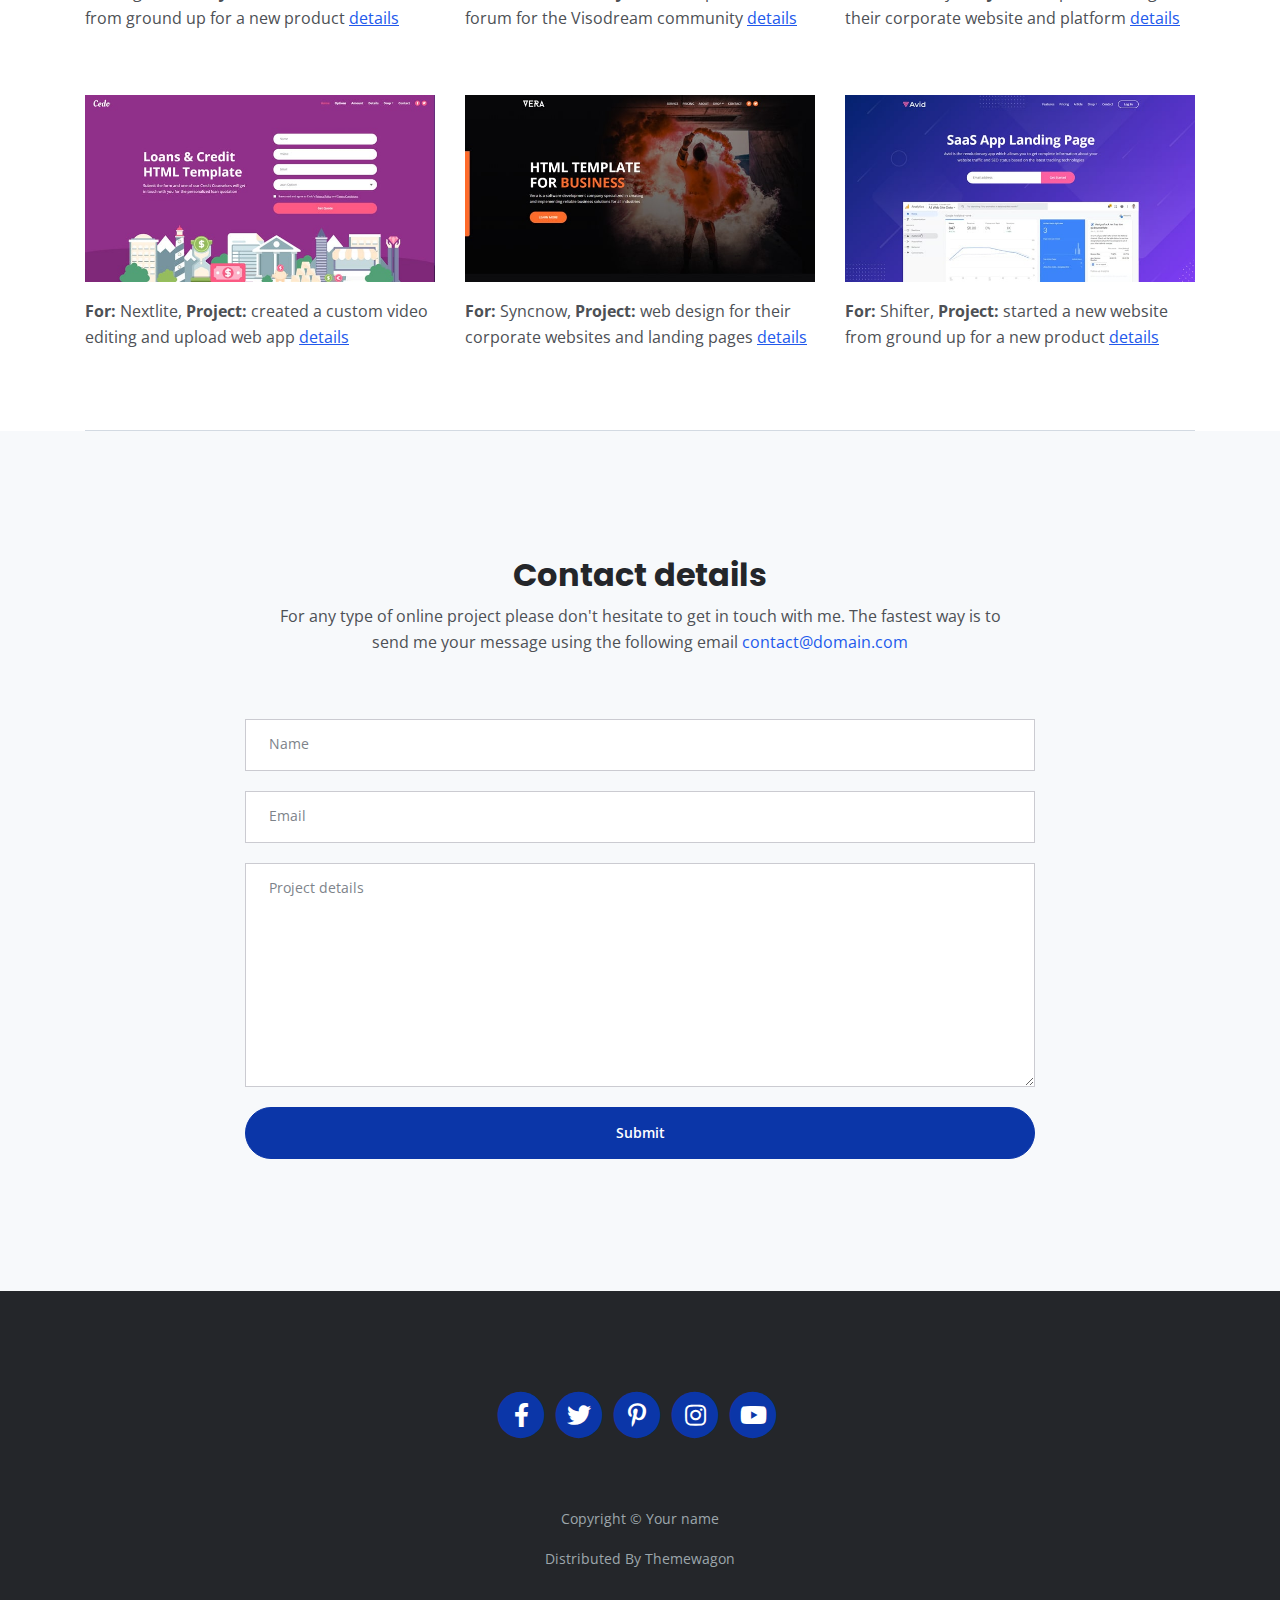
==== commit ae20a43c: "Eliminamos secciones que no serian utilizadas" ====
--- a/index.html
+++ b/index.html
@@ -176,7 +176,7 @@
                             <p>My favorite design tools are Photoshop and Illustrator but I can create designs in Figma, Sketch and Adobe XD too</p>
                             -->
                             <h5>DEVELOPMENT SKILLS</h5>
-                            <p>I am familiar and work on a daily basis with C++, C#, Python, HTML, CSS and JavaScript</p>
+                            <p>I am familiar and work on a daily basis with C++, C#, Python, HTML, CSS and JavaScript.</p>
                             
                             <div class="icons-container">
                                 <img src="images/details-icon-c++len.jpg" alt="alternative">
@@ -318,70 +318,6 @@
     </div> <!-- end of basic-4 -->
     <!-- end of works -->
 
-
-    <!-- Testimonials -->
-    <div class="cards-1">
-        <div class="container">
-            <div class="row">
-                <div class="col-lg-12">
-                    <h2 class="h2-heading">A few words from people that chose to work with me</h2>
-                </div> <!-- end of col -->
-            </div> <!-- end of row -->
-            <div class="row">
-                <div class="col-lg-12">
-                    
-                    <!-- Card -->
-                    <div class="card">
-                        <div class="card-body">
-                            <p class="testimonial-text">“Mark is a skilled developer which will do everything possible to deliver the project on time and I really appreciate that”</p>
-                            <div class="details">
-                                <img src="images/testimonial-1.jpg" alt="alternative">
-                                <div class="text">
-                                    <div class="testimonial-author">Samantha Bloom</div>
-                                    <div class="occupation">Team Leader - Syncnow</div>
-                                </div> <!-- end of text -->
-                            </div> <!-- end of testimonial-details -->
-                        </div>
-                    </div>
-                    <!-- end of card -->
-
-                    <!-- Card -->
-                    <div class="card">
-                        <div class="card-body">
-                            <p class="testimonial-text">“Loved to work with Mark he's such an awesome developer with great attention to details. He also has a great eye for design”</p>
-                            <div class="details">
-                                <img src="images/testimonial-2.jpg" alt="alternative">
-                                <div class="text">
-                                    <div class="testimonial-author">John Rowling</div>
-                                    <div class="occupation">Marketing Manager - Nexlite</div>
-                                </div> <!-- end of text -->
-                            </div> <!-- end of testimonial-details -->
-                        </div>
-                    </div>
-                    <!-- end of card -->
-
-                    <!-- Card -->
-                    <div class="card">
-                        <div class="card-body">
-                            <p class="testimonial-text">“So glad we started working with Mark. We've used many times his design and development skills for our inhouse online projects”</p>
-                            <div class="details">
-                                <img src="images/testimonial-3.jpg" alt="alternative">
-                                <div class="text">
-                                    <div class="testimonial-author">Lana Smith</div>
-                                    <div class="occupation">General Manager - Shifter</div>
-                                </div> <!-- end of text -->
-                            </div> <!-- end of testimonial-details -->
-                        </div>
-                    </div>
-                    <!-- end of card -->
-
-                </div> <!-- end of col -->
-            </div> <!-- end of row -->
-        </div> <!-- end of container -->
-    </div> <!-- end of cards-1 -->
-    <!-- end of testimonials -->
-
-
     <!-- Section Divider -->
     <div class="container">
         <div class="row">
@@ -391,88 +327,6 @@
         </div> <!-- end of row -->
     </div> <!-- end of container -->
     <!-- end of section divider -->
-
-
-    <!-- Questions -->
-    <div class="accordion-1">
-        <div class="container">
-            <div class="row">
-                <div class="col-lg-12">
-                    <h2 class="h2-heading">Frequent questions</h2>
-                </div> <!-- end of col -->
-            </div> <!-- end of row -->
-            <div class="row">
-                <div class="col-lg-12">
-
-                    <div class="accordion" id="accordionExample">
-                        <div class="card">
-                            <div class="card-header" id="headingOne">
-                                <button class="btn btn-link btn-block text-left" type="button" data-toggle="collapse" data-target="#collapseOne" aria-expanded="true" aria-controls="collapseOne">
-                                    How can I contact you and quickly get a quote for my online project?
-                                </button>
-                            </div>
-                            <div id="collapseOne" class="collapse show" aria-labelledby="headingOne" data-parent="#accordionExample">
-                                <div class="card-body">
-                                    The best way to reach me is through the contact form of by messaging me on my social media accounts. For a fast quote make sure your provide many project details
-                                </div>
-                            </div>
-                        </div>
-                        <div class="card">
-                            <div class="card-header" id="headingTwo">
-                                <button class="btn btn-link btn-block text-left collapsed" type="button" data-toggle="collapse" data-target="#collapseTwo" aria-expanded="false" aria-controls="collapseTwo">
-                                    Do you create designs from the ground up or you are using themes?
-                                </button>
-                            </div>
-                            <div id="collapseTwo" class="collapse" aria-labelledby="headingTwo" data-parent="#accordionExample">
-                                <div class="card-body">
-                                    The best way to reach me is through the contact form of by messaging me on my social media accounts. For a fast quote make sure your provide many project details
-                                </div>
-                            </div>
-                        </div>
-                        <div class="card">
-                            <div class="card-header" id="headingThree">
-                                <button class="btn btn-link btn-block text-left collapsed" type="button" data-toggle="collapse" data-target="#collapseThree" aria-expanded="false" aria-controls="collapseThree">
-                                    Will I receive any included maintenance or warranty after project delivery?
-                                </button>
-                            </div>
-                            <div id="collapseThree" class="collapse" aria-labelledby="headingThree" data-parent="#accordionExample">
-                                <div class="card-body">
-                                    The best way to reach me is through the contact form of by messaging me on my social media accounts. For a fast quote make sure your provide many project details
-                                </div>
-                            </div>
-                        </div>
-                        <div class="card">
-                            <div class="card-header" id="headingFour">
-                                <button class="btn btn-link btn-block text-left collapsed" type="button" data-toggle="collapse" data-target="#collapseFour" aria-expanded="false" aria-controls="collapseFour">
-                                    If something goes wrong with the project can I have my money back?
-                                </button>
-                            </div>
-                            <div id="collapseFour" class="collapse" aria-labelledby="headingFour" data-parent="#accordionExample">
-                                <div class="card-body">
-                                    The best way to reach me is through the contact form of by messaging me on my social media accounts. For a fast quote make sure your provide many project details
-                                </div>
-                            </div>
-                        </div>
-                        <div class="card">
-                            <div class="card-header" id="headingFive">
-                                <button class="btn btn-link btn-block text-left collapsed" type="button" data-toggle="collapse" data-target="#collapseFive" aria-expanded="false" aria-controls="collapseFive">
-                                    What's your preferred method of payment and do you need an advance?
-                                </button>
-                            </div>
-                            <div id="collapseFive" class="collapse" aria-labelledby="headingFive" data-parent="#accordionExample">
-                                <div class="card-body">
-                                    The best way to reach me is through the contact form of by messaging me on my social media accounts. For a fast quote make sure your provide many project details
-                                </div>
-                            </div>
-                        </div>
-                    </div> <!-- end of accordion -->
-
-                </div> <!-- end of col -->
-            </div> <!-- end of row -->
-        </div> <!-- end of container -->
-    </div> <!-- end of accordion-1 -->
-    <!-- end of questions -->
-
 
     <!-- Contact -->
     <div id="contact" class="form-1 bg-gray">
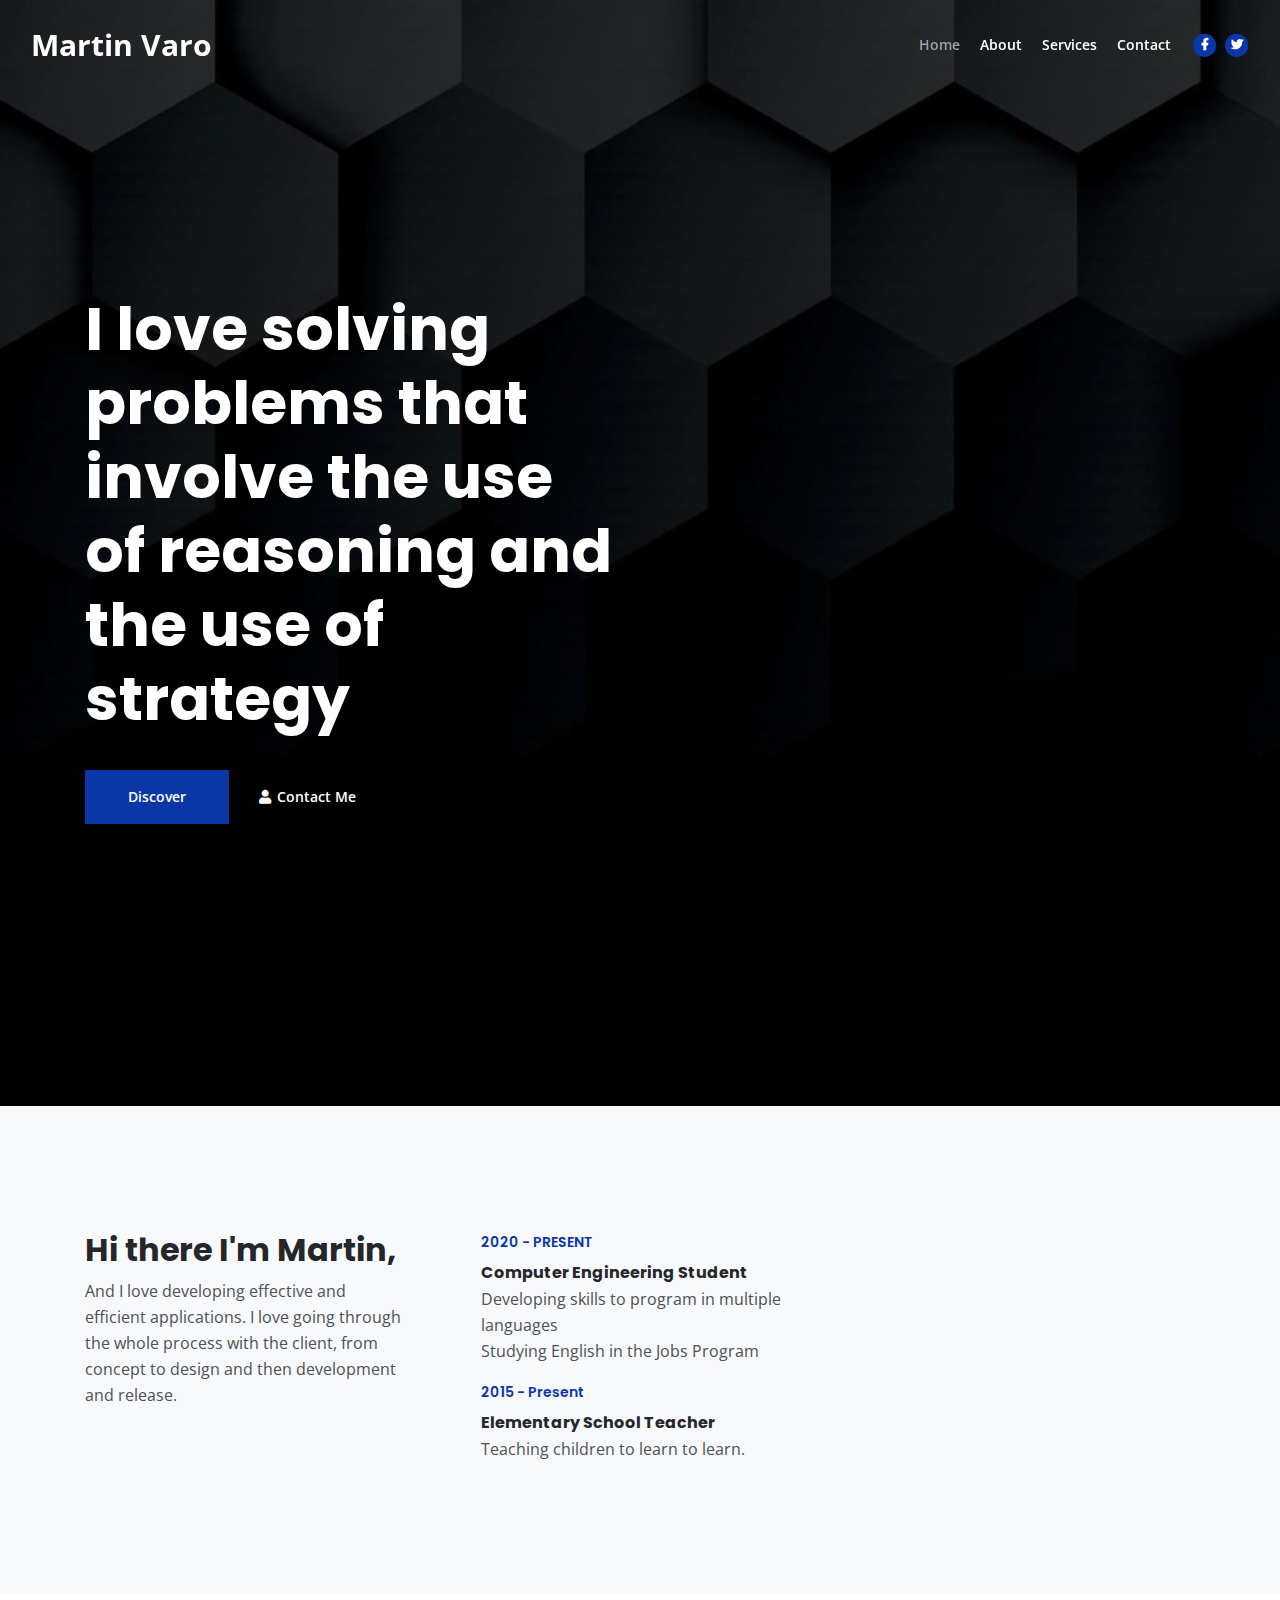
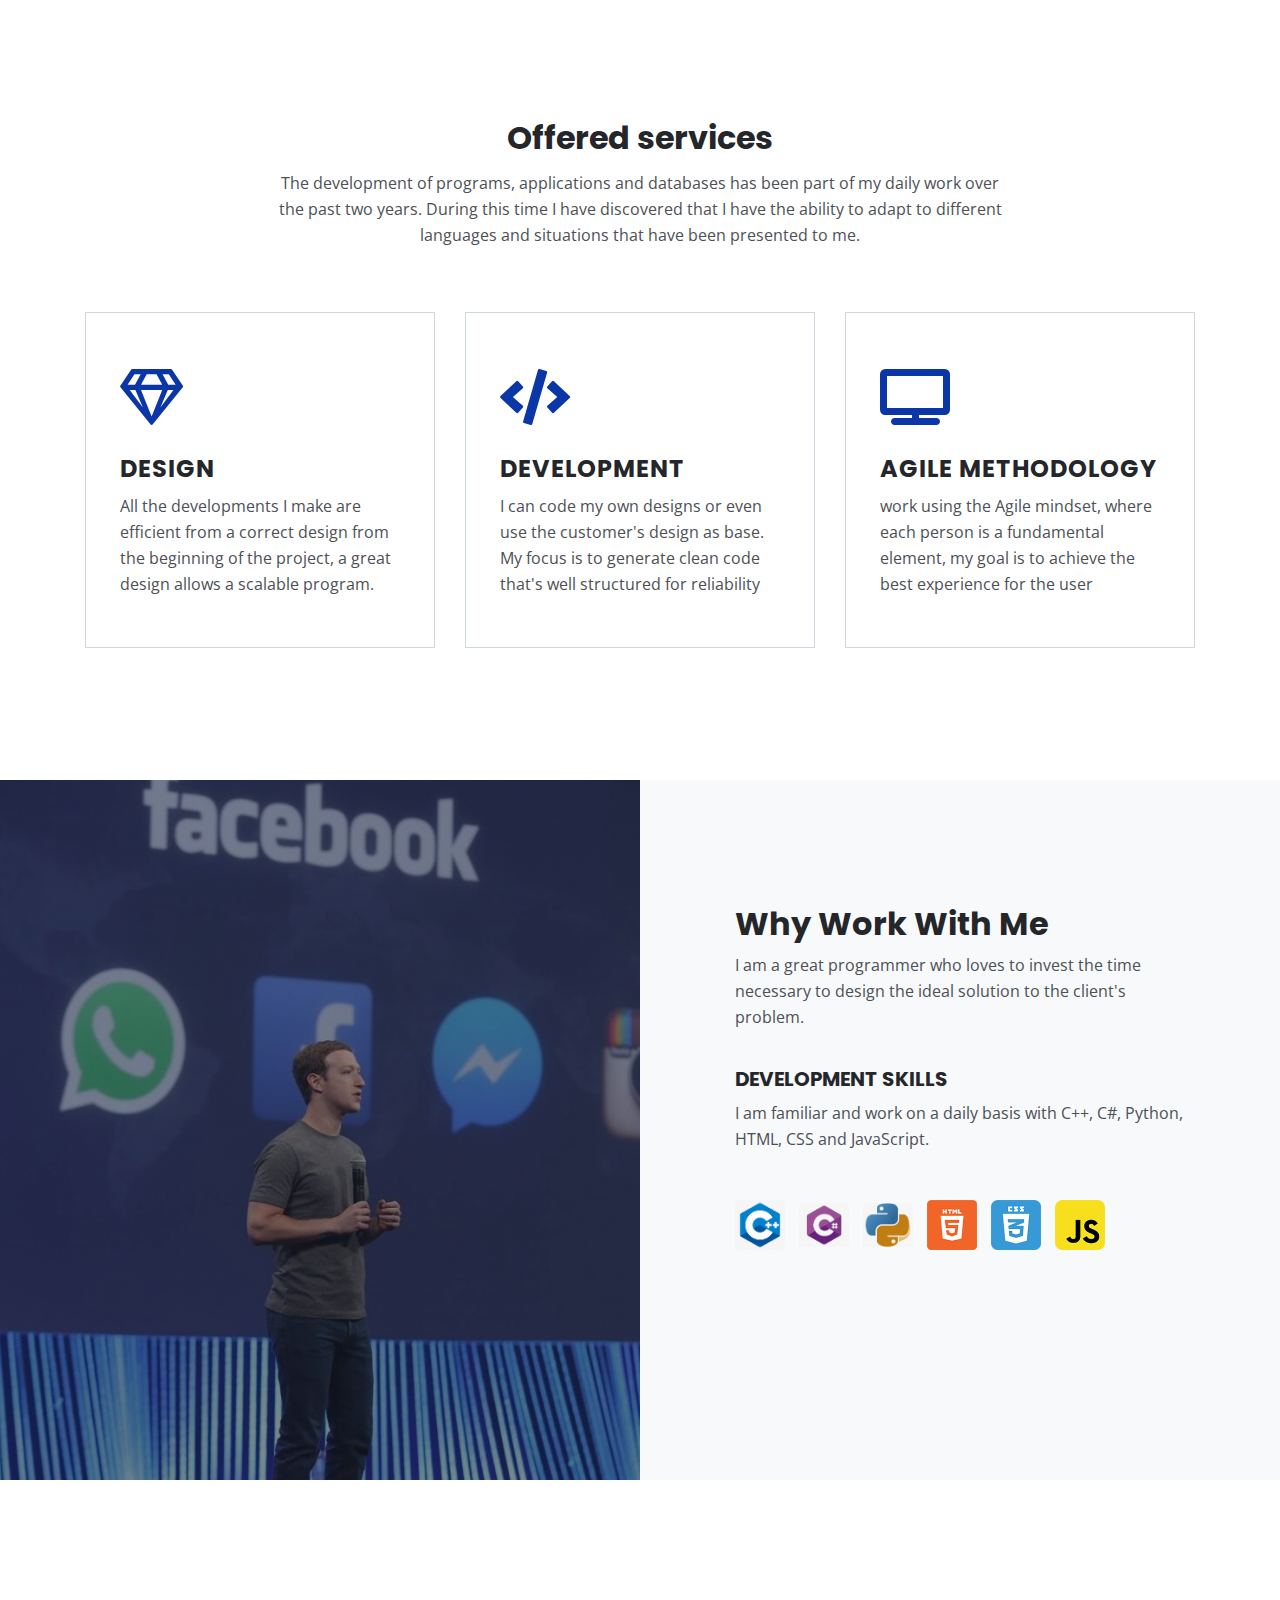
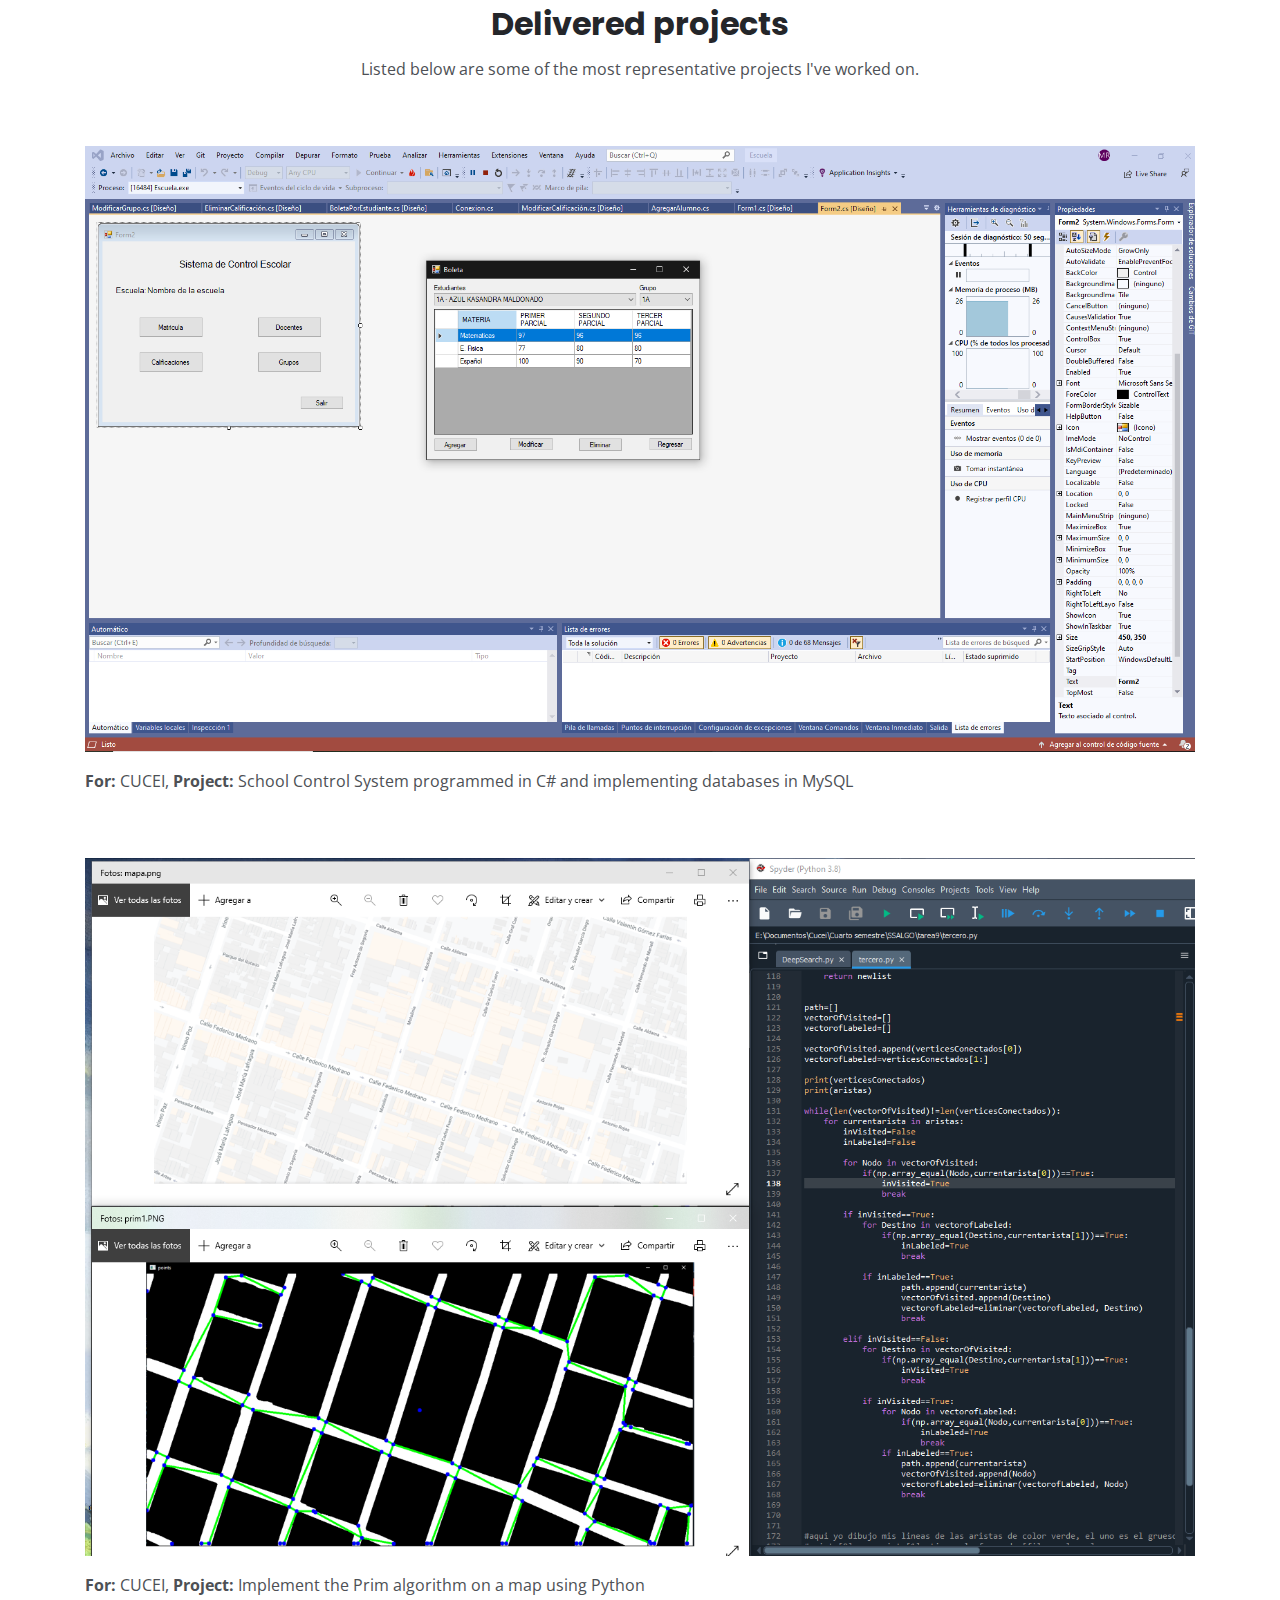
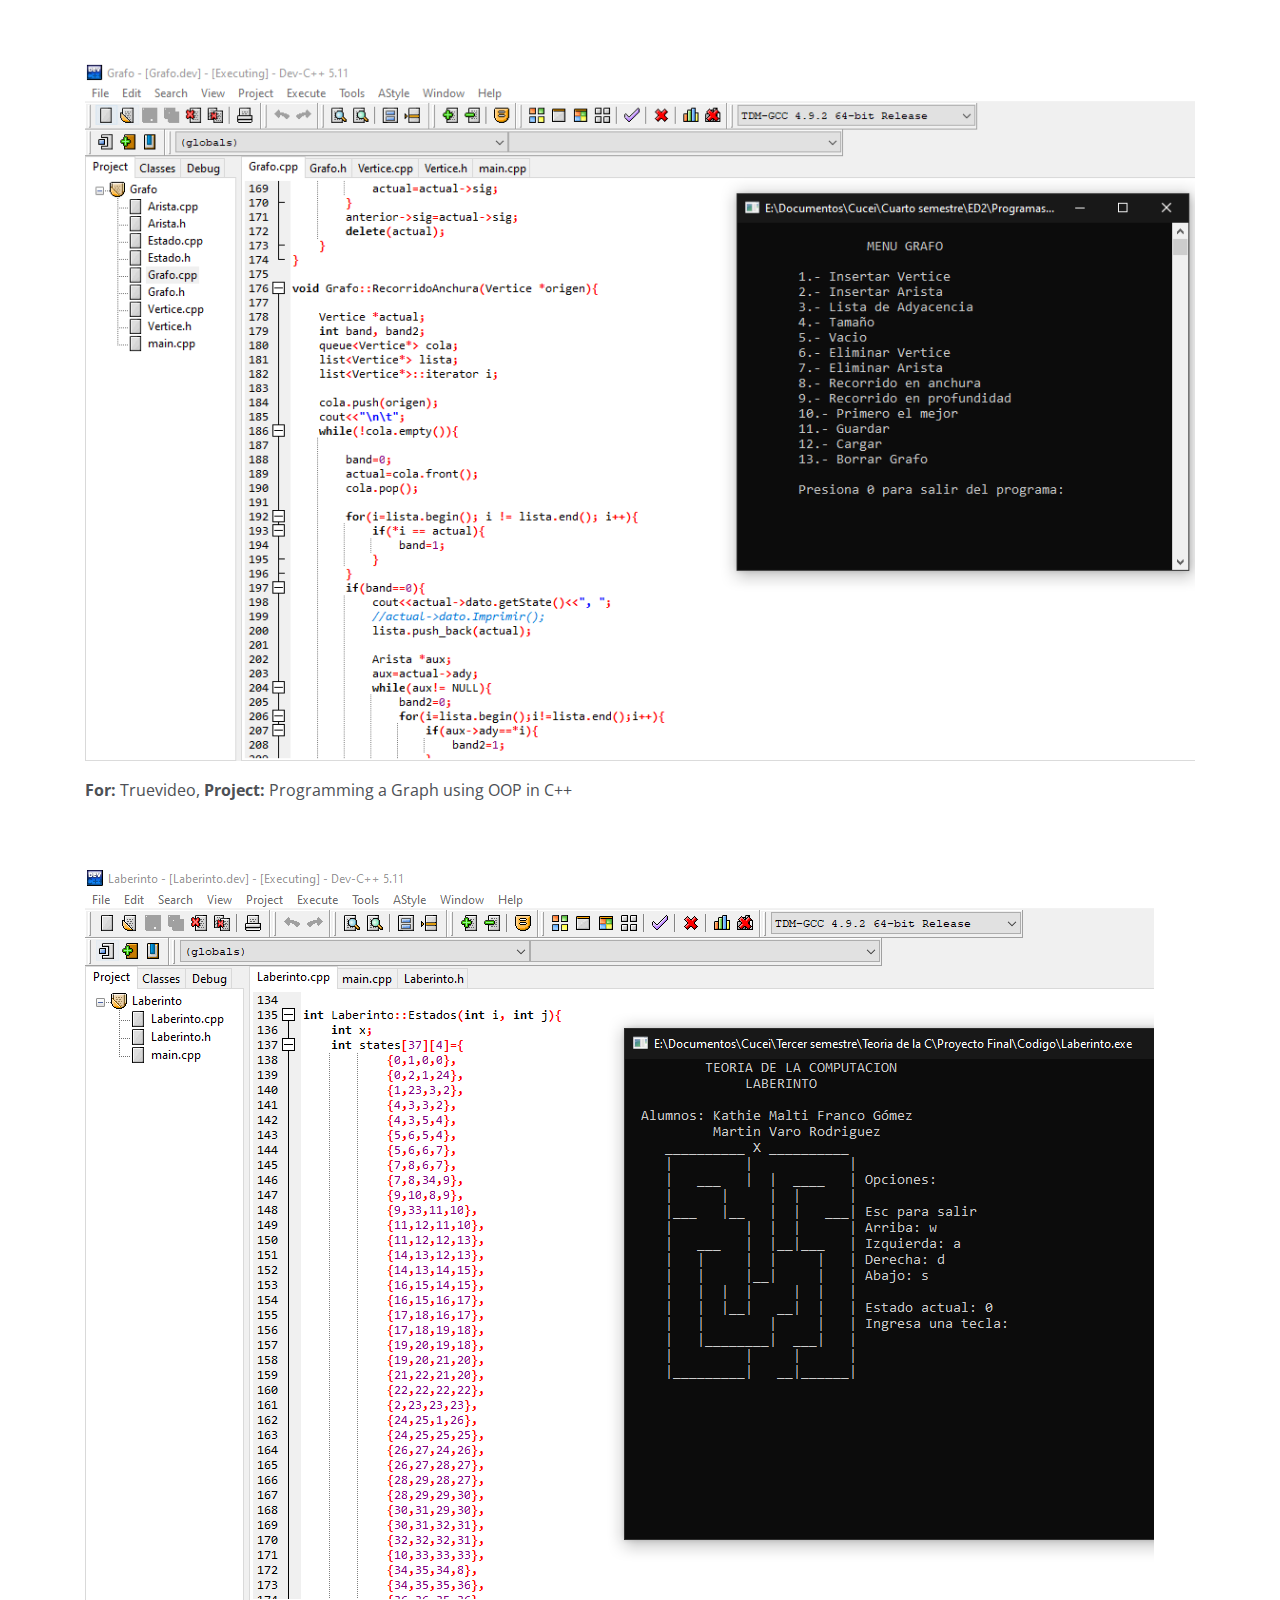
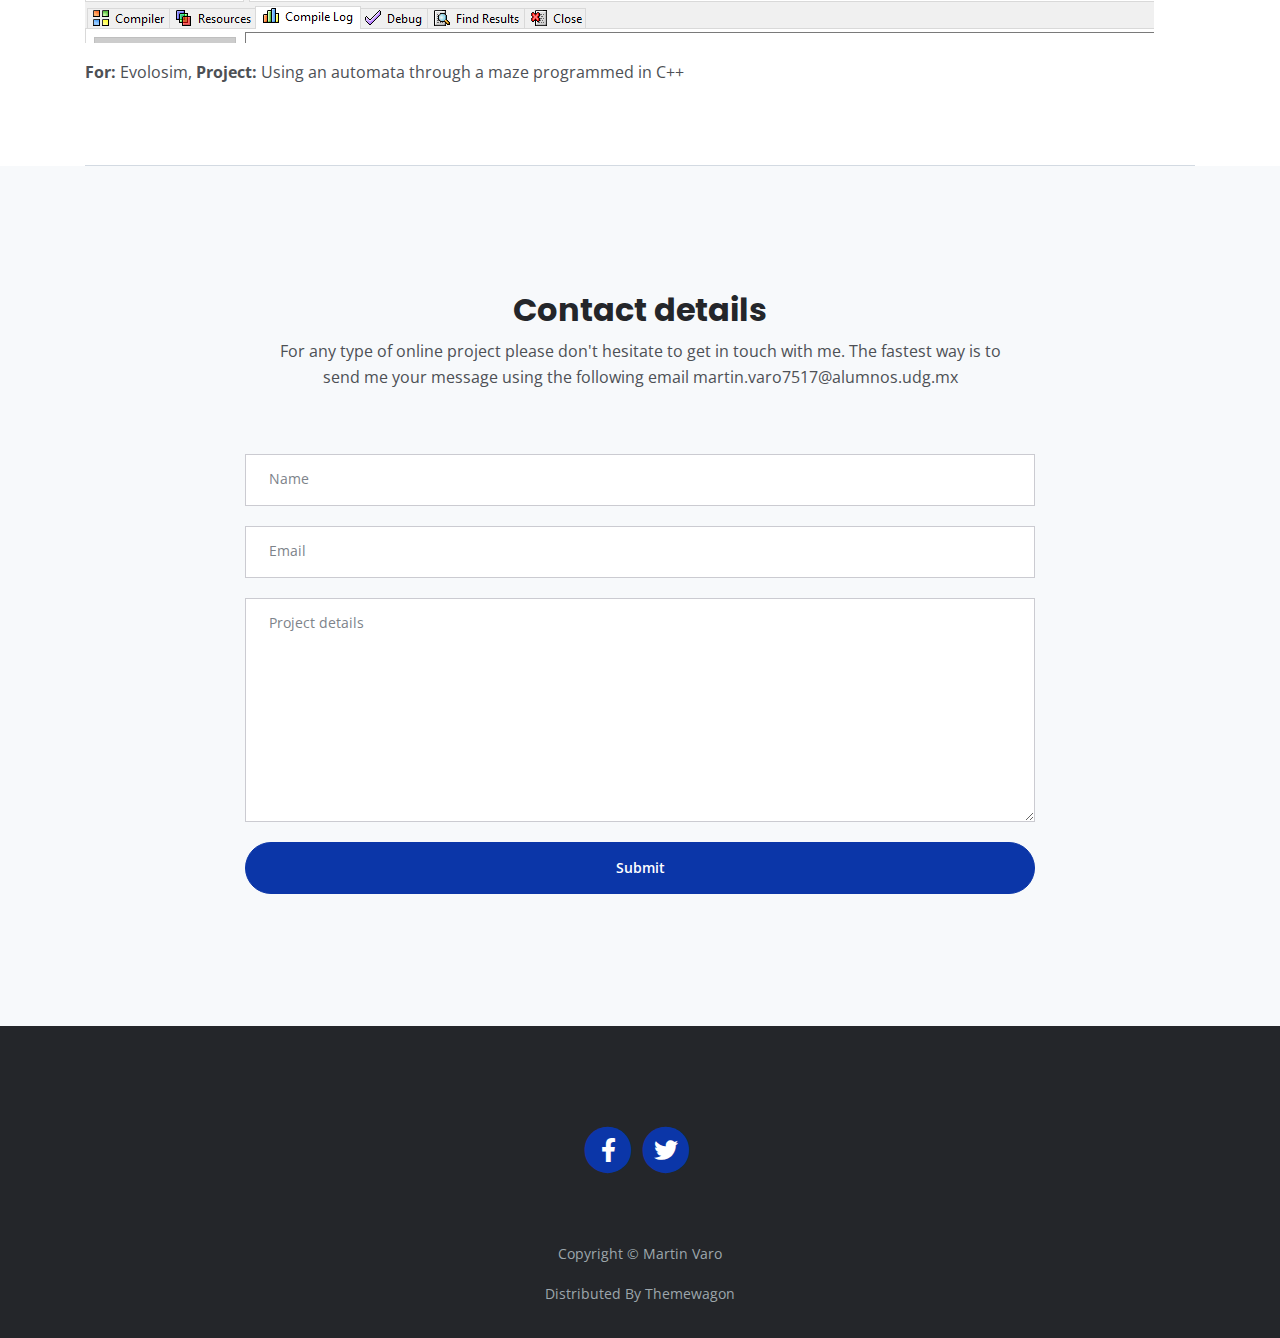
==== commit afa43656: "Actualizacion Project, Contact y Footer" ====
--- a/index.html
+++ b/index.html
@@ -203,42 +203,34 @@
             <div class="row">
                 <div class="col-lg-12">
                     <h2 class="h2-heading">Delivered projects</h2>
-                    <p class="p-heading">Listed below are some of the most representative projects I've worked on. They range from basic web design for presentation sites to advanced web development for online shops</p>
+                    <p class="p-heading">Listed below are some of the most representative projects I've worked on.</p>
                 </div> <!-- end of col -->
             </div> <!-- end of row -->
             <div class="row">
                 <div class="col-lg-12">
                     <div class="text-container">
                         <div class="image-container">
-                            <a href="project.html">
-                                <img class="img-fluid" src="images/project-1.jpg" alt="alternative">
-                            </a>
+                            <img class="img-fluid" src="images/project-1.PNG" alt="alternative">
                         </div> <!-- end of image-container -->
-                        <p><strong>For:</strong> Jumbotron, <strong>Project:</strong> web design for their corporate websites and landing pages for marketing campaigns <a class="blue" href="project.html">details</a></p>
+                        <p><strong>For:</strong> CUCEI, <strong>Project:</strong> School Control System programmed in C# and implementing databases in MySQL</p>
                     </div> <!-- end of text-container -->
                     <div class="text-container">
                         <div class="image-container">
-                            <a href="project.html">
-                                <img class="img-fluid" src="images/project-2.jpg" alt="alternative">
-                            </a>
+                            <img class="img-fluid" src="images/project-2.PNG" alt="alternative">
                         </div> <!-- end of image-container -->
-                        <p><strong>For:</strong> Carsrepo, <strong>Project:</strong> designed and developed modern platform for purchasing second hand cars online <a class="blue" href="project.html">details</a></p>
+                        <p><strong>For:</strong> CUCEI, <strong>Project:</strong> Implement the Prim algorithm on a map using Python</p>
                     </div> <!-- end of text-container -->
                     <div class="text-container">
                         <div class="image-container">
-                            <a href="project.html">
-                                <img class="img-fluid" src="images/project-3.jpg" alt="alternative">
-                            </a>
+                            <img class="img-fluid" src="images/project-3.PNG" alt="alternative">
+                            </div> <!-- end of image-container -->
+                        <p><strong>For:</strong> Truevideo, <strong>Project:</strong> Programming a Graph using OOP in C++ </p>
+                    </div> <!-- end of text-container -->
+                    <div class="text-container">
+                        <div class="image-container">
+                            <img class="img-fluid" src="images/project-4.PNG" alt="alternative">
                         </div> <!-- end of image-container -->
-                        <p><strong>For:</strong> Truevideo, <strong>Project:</strong> created a custom video editing and upload web app for this awesome team <a class="blue" href="project.html">details</a></p>
-                    </div> <!-- end of text-container -->
-                    <div class="text-container">
-                        <div class="image-container">
-                            <a href="project.html">
-                                <img class="img-fluid" src="images/project-4.jpg" alt="alternative">
-                            </a>
-                        </div> <!-- end of image-container -->
-                        <p><strong>For:</strong> Evolosim, <strong>Project:</strong> complete redesign of their corporate website and platform update for their online shop <a class="blue" href="project.html">details</a></p>
+                        <p><strong>For:</strong> Evolosim, <strong>Project:</strong> Using an automata through a maze programmed in C++ </p>
                     </div> <!-- end of text-container -->
                 </div> <!-- end of col -->
             </div> <!-- end of row -->
@@ -247,77 +239,7 @@
     <!-- end of projects -->
 
 
-    <!-- Works -->
-    <div class="basic-4">
-        <div class="container">
-            <div class="row">
-                <div class="col-lg-4">
-                    <div class="text-container">
-                        <div class="image-container">
-                            <a href="project.html">
-                                <img class="img-fluid" src="images/work-1.jpg" alt="alternative">
-                            </a>
-                        </div> <!-- end of image-container -->
-                        <p><strong>For:</strong> Zigoland, <strong>Project:</strong> started a new website from ground up for a new product <a class="blue" href="project.html">details</a></p>
-                    </div> <!-- end of text-container -->
-                </div> <!-- end of col -->
-                <div class="col-lg-4">
-                    <div class="text-container">
-                        <div class="image-container">
-                            <a href="project.html">
-                                <img class="img-fluid" src="images/work-2.jpg" alt="alternative">
-                            </a>
-                        </div> <!-- end of image-container -->
-                        <p><strong>For:</strong> Visodream, <strong>Project:</strong> developed a new forum for the Visodream community <a class="blue" href="project.html">details</a></p>
-                    </div> <!-- end of text-container -->
-                </div> <!-- end of col -->
-                <div class="col-lg-4">
-                    <div class="text-container">
-                        <div class="image-container">
-                            <a href="project.html">
-                                <img class="img-fluid" src="images/work-3.jpg" alt="alternative">
-                            </a>
-                        </div> <!-- end of image-container -->
-                        <p><strong>For:</strong> Primoday, <strong>Project:</strong> complete redesign of their corporate website and platform <a class="blue" href="project.html">details</a></p>
-                    </div> <!-- end of text-container -->
-                </div> <!-- end of col -->
-            </div> <!-- end of row -->
-            <div class="row">
-                <div class="col-lg-4">
-                    <div class="text-container">
-                        <div class="image-container">
-                            <a href="project.html">
-                                <img class="img-fluid" src="images/work-4.jpg" alt="alternative">
-                            </a>
-                        </div> <!-- end of image-container -->
-                        <p><strong>For:</strong> Nextlite, <strong>Project:</strong> created a custom video editing and upload web app <a class="blue" href="project.html">details</a></p>
-                    </div> <!-- end of text-container -->
-                </div> <!-- end of col -->
-                <div class="col-lg-4">
-                    <div class="text-container">
-                        <div class="image-container">
-                            <a href="project.html">
-                                <img class="img-fluid" src="images/work-5.jpg" alt="alternative">
-                            </a>
-                        </div> <!-- end of image-container -->
-                        <p><strong>For:</strong> Syncnow, <strong>Project:</strong> web design for their corporate websites and landing pages <a class="blue" href="project.html">details</a></p>
-                    </div> <!-- end of text-container -->
-                </div> <!-- end of col -->
-                <div class="col-lg-4">
-                    <div class="text-container">
-                        <div class="image-container">
-                            <a href="project.html">
-                                <img class="img-fluid" src="images/work-6.jpg" alt="alternative">
-                            </a>
-                        </div> <!-- end of image-container -->
-                        <p><strong>For:</strong> Shifter, <strong>Project:</strong> started a new website from ground up for a new product <a class="blue" href="project.html">details</a></p>
-                    </div> <!-- end of text-container -->
-                </div> <!-- end of col -->
-            </div> <!-- end of row -->
-        </div> <!-- end of container -->
-    </div> <!-- end of basic-4 -->
-    <!-- end of works -->
-
+   
     <!-- Section Divider -->
     <div class="container">
         <div class="row">
@@ -334,12 +256,12 @@
             <div class="row">
                 <div class="col-lg-12">
                     <h2>Contact details</h2>
-                    <p class="p-heading">For any type of online project please don't hesitate to get in touch with me. The fastest way is to send me your message using the following email <a class="blue no-line" href="#your-link">contact@domain.com</a></p>
-                </div> <!-- end of col -->
-            </div> <!-- end of row -->
-            <div class="row">
-                <div class="col-lg-12">
-                    
+                    <p class="p-heading">For any type of online project please don't hesitate to get in touch with me. The fastest way is to send me your message using the following email martin.varo7517@alumnos.udg.mx</p>
+                </div> <!-- end of col -->
+            </div> <!-- end of row -->
+            <div class="row">
+                <div class="col-lg-12">
+
                     <!-- Contact Form -->
                     <form id="contactForm">
                         <div class="form-group">
@@ -374,35 +296,17 @@
                 <div class="col-lg-12">
                     <div class="social-container">
                         <span class="fa-stack">
-                            <a href="#your-link">
+                            <a href="https://www.facebook.com/Akavaro/">
                                 <i class="fas fa-circle fa-stack-2x"></i>
                                 <i class="fab fa-facebook-f fa-stack-1x"></i>
                             </a>
                         </span>
                         <span class="fa-stack">
-                            <a href="#your-link">
+                            <a href="https://twitter.com/Akavaro">
                                 <i class="fas fa-circle fa-stack-2x"></i>
                                 <i class="fab fa-twitter fa-stack-1x"></i>
                             </a>
                         </span>
-                        <span class="fa-stack">
-                            <a href="#your-link">
-                                <i class="fas fa-circle fa-stack-2x"></i>
-                                <i class="fab fa-pinterest-p fa-stack-1x"></i>
-                            </a>
-                        </span>
-                        <span class="fa-stack">
-                            <a href="#your-link">
-                                <i class="fas fa-circle fa-stack-2x"></i>
-                                <i class="fab fa-instagram fa-stack-1x"></i>
-                            </a>
-                        </span>
-                        <span class="fa-stack">
-                            <a href="#your-link">
-                                <i class="fas fa-circle fa-stack-2x"></i>
-                                <i class="fab fa-youtube fa-stack-1x"></i>
-                            </a>
-                        </span>
                     </div> <!-- end of social-container -->
                 </div> <!-- end of col -->
             </div> <!-- end of row -->
@@ -416,7 +320,7 @@
         <div class="container">
             <div class="row">
                 <div class="col-lg-12">
-                    <p class="p-small">Copyright © <a class="no-line" href="#your-link">Your name</a></p>
+                    <p class="p-small">Copyright © <a class="no-line" href="https://www.linkedin.com/in/martin-varo-rodriguez/">Martin Varo</a></p>
                 </div> <!-- end of col -->
             </div> <!-- enf of row -->
         </div> <!-- end of container -->
